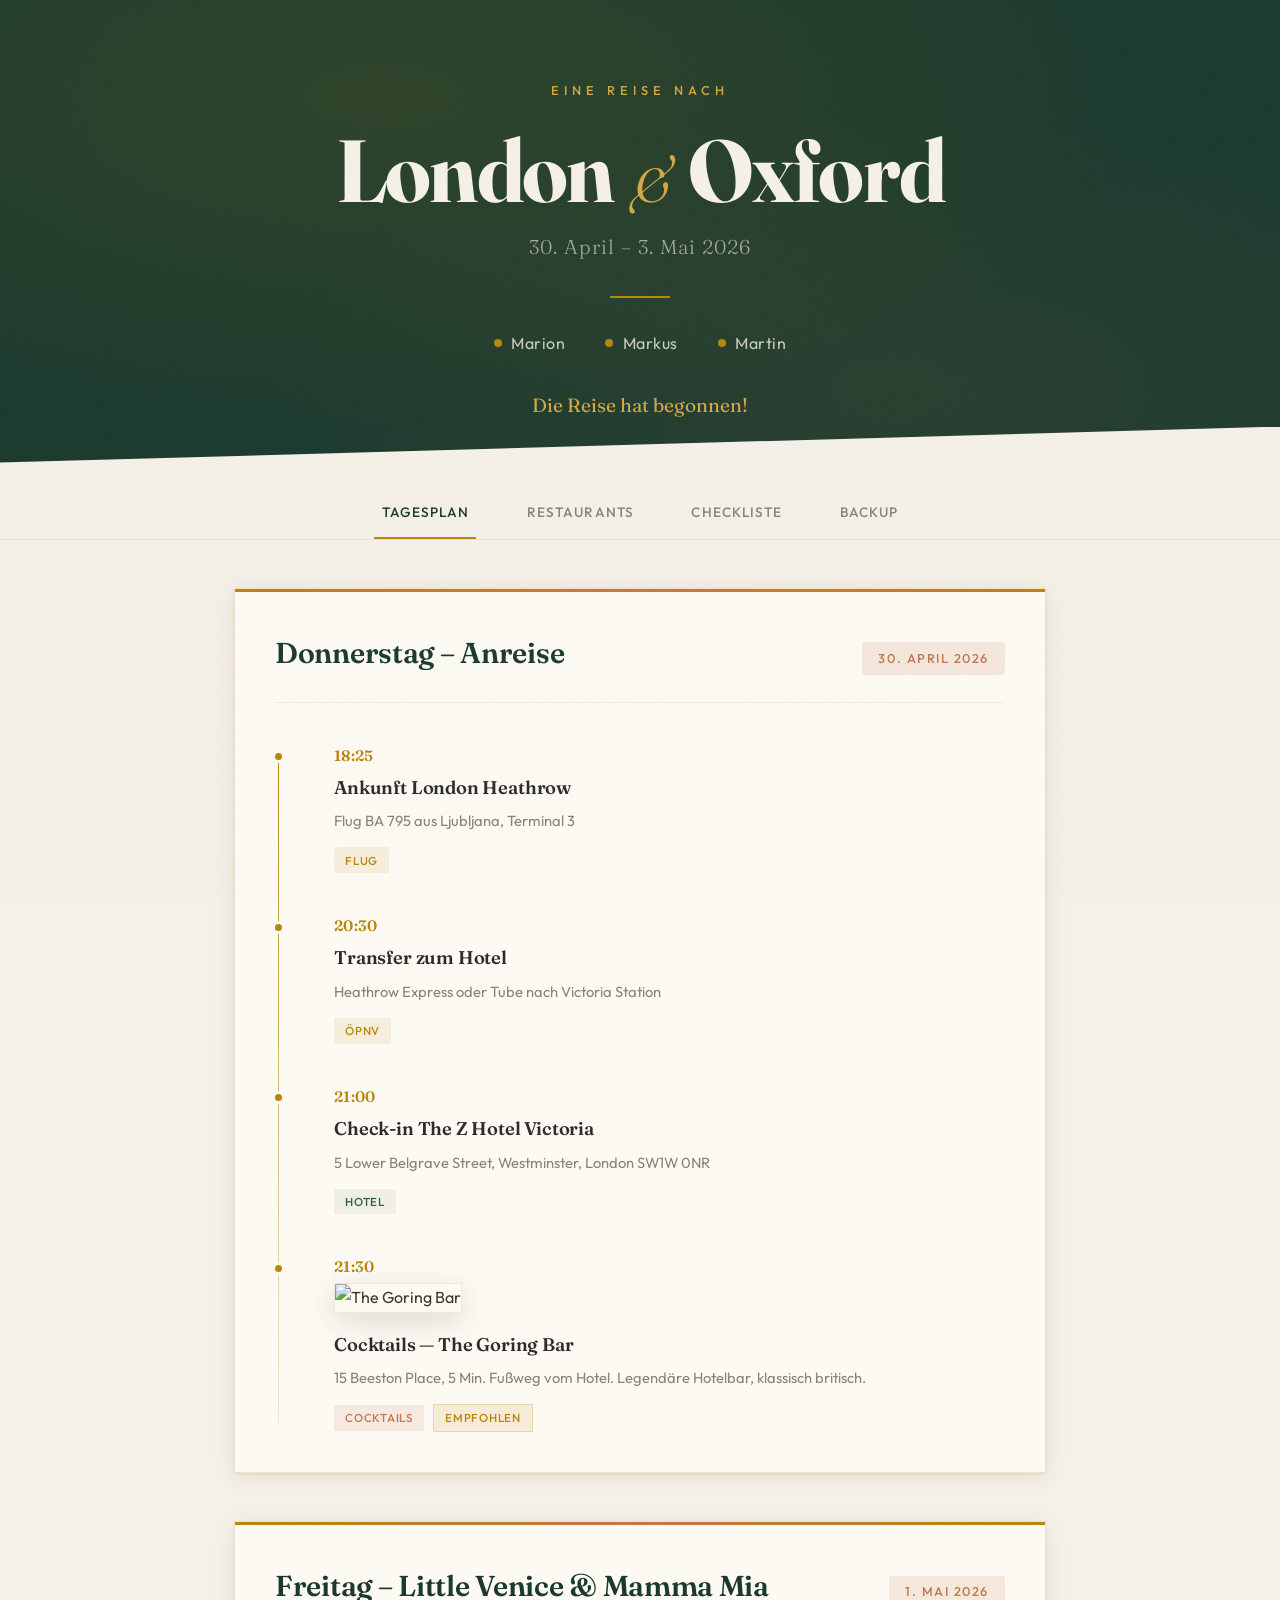
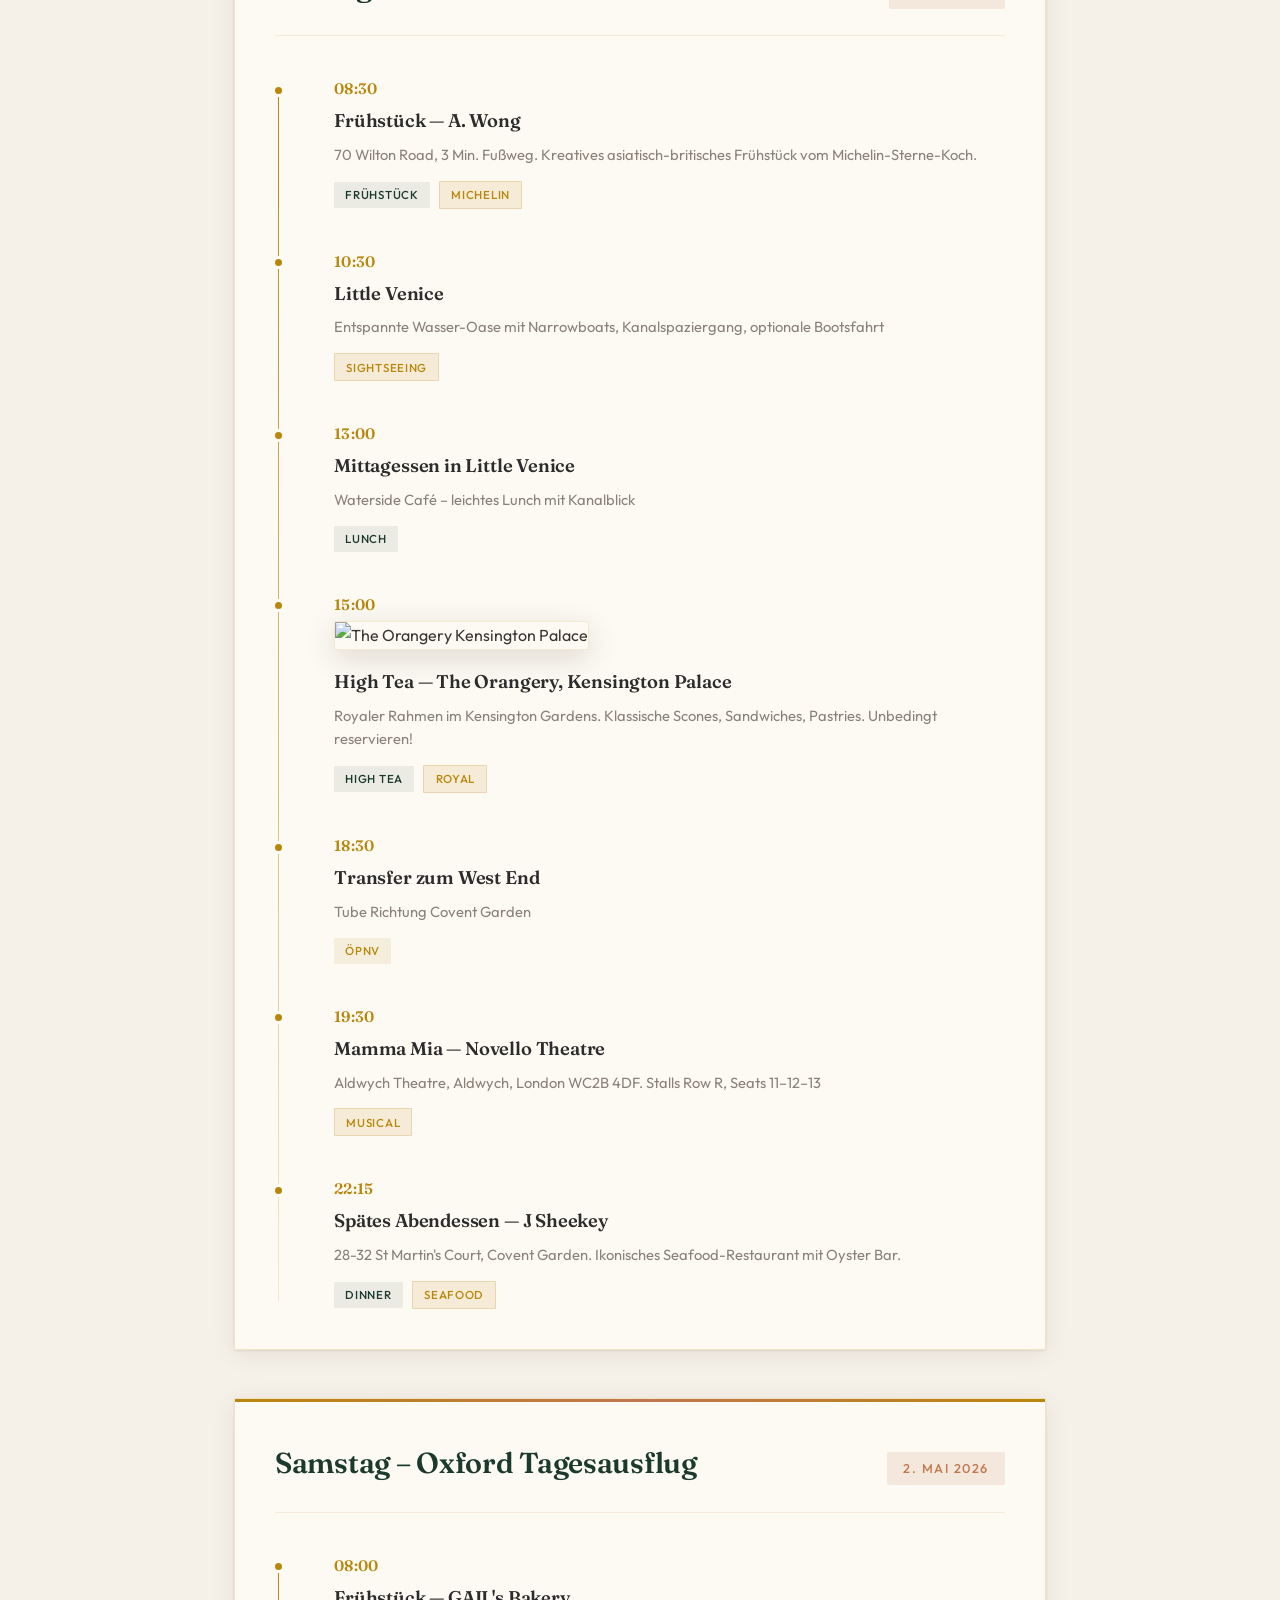
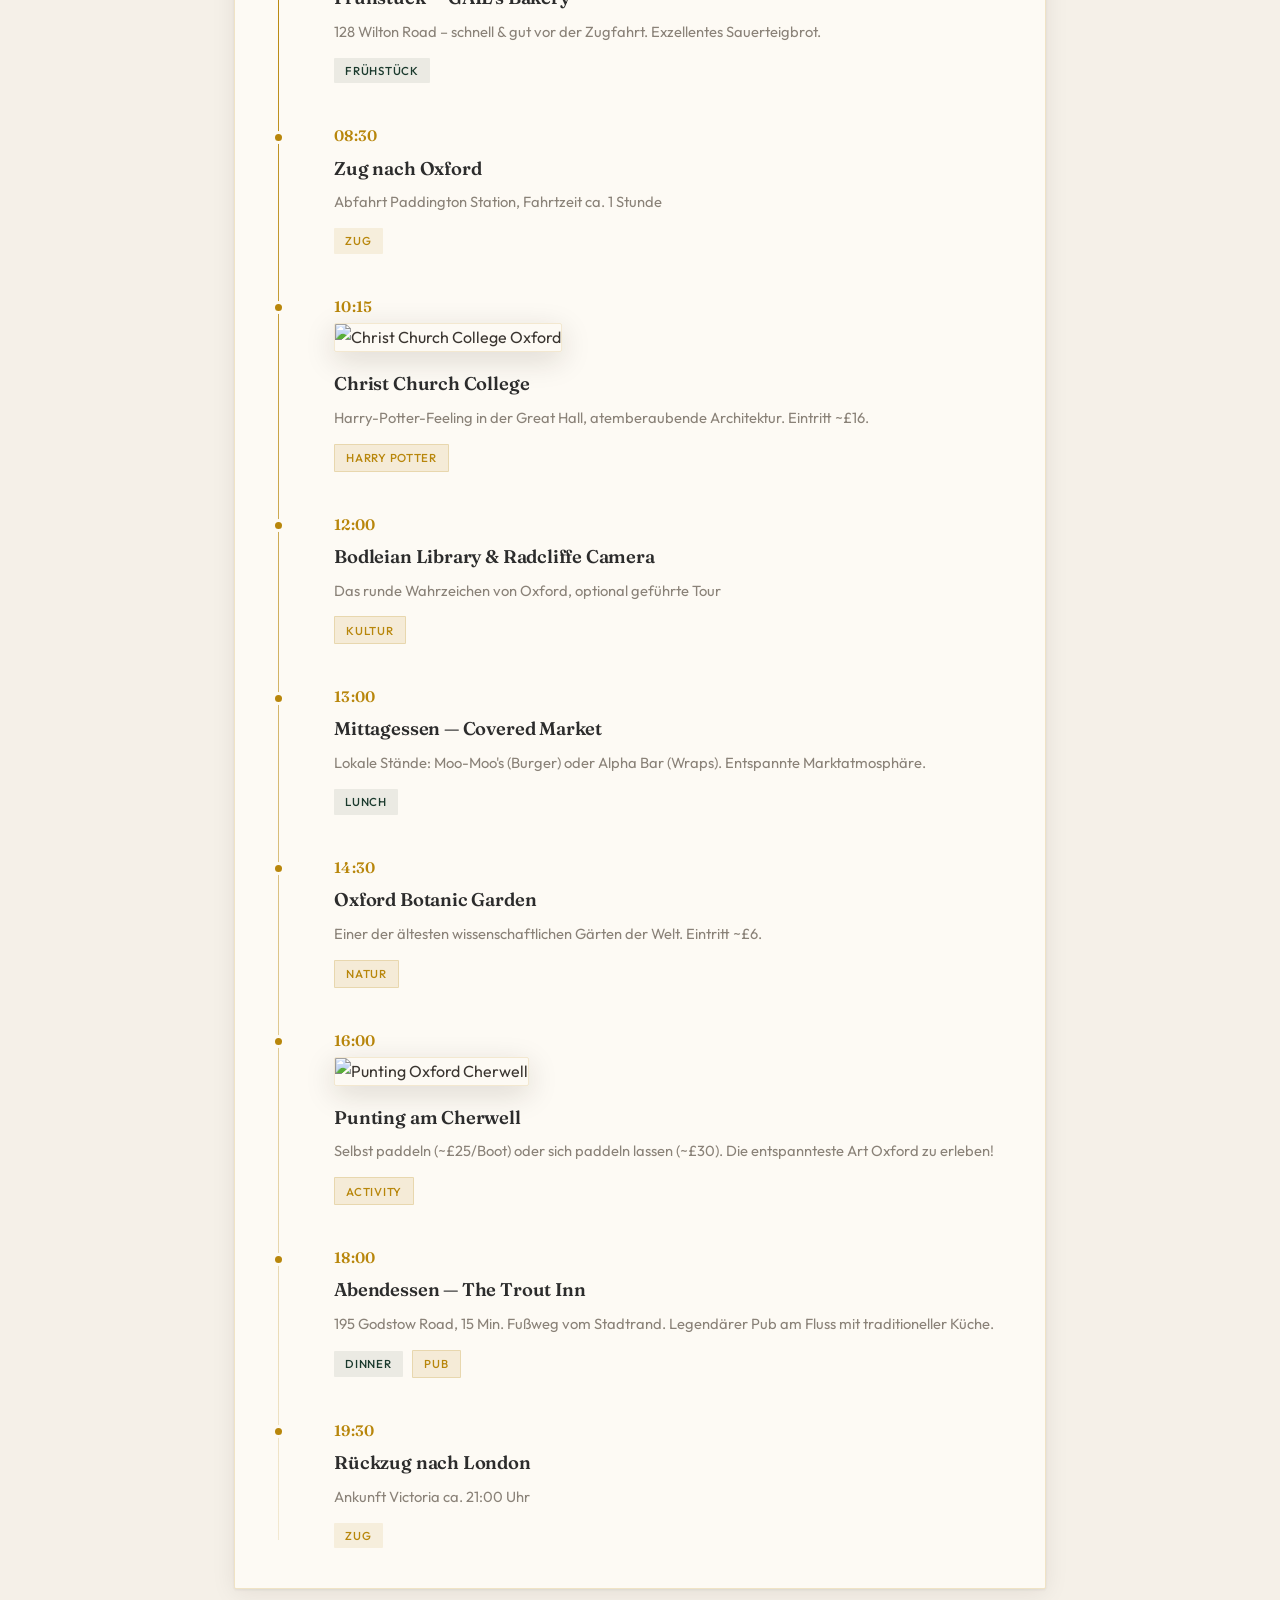
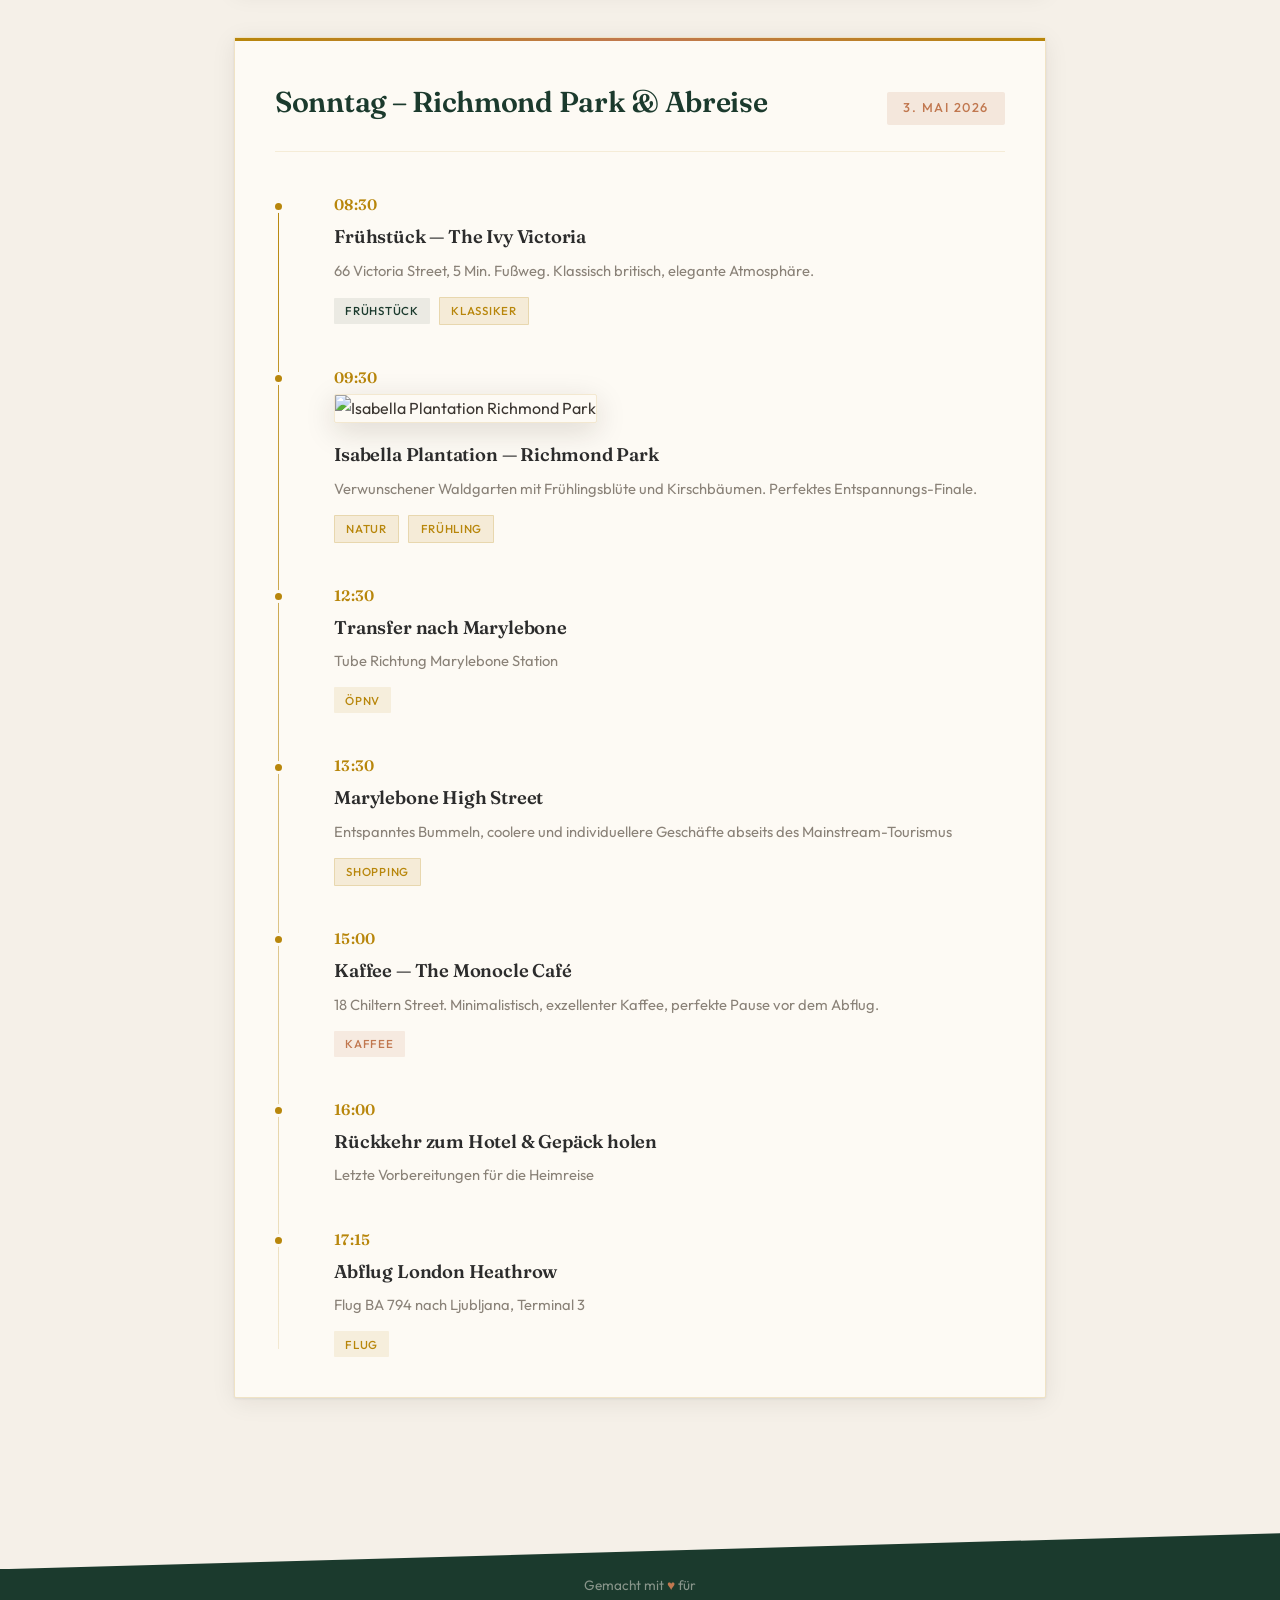
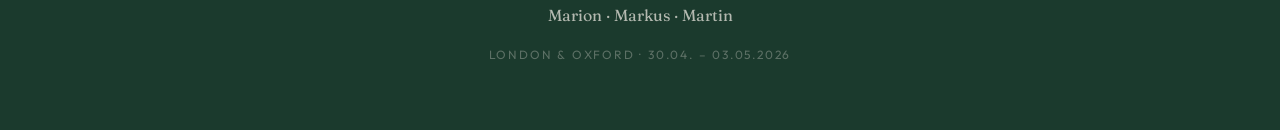
==== index.html @ 0c6cec75 "Redesign: Gilded Journal aesthetic with warm parchment theme Complete visual overhaul from dark navy" ====
<!DOCTYPE html>
<html lang="de">
<head>
    <meta charset="UTF-8">
    <meta name="viewport" content="width=device-width, initial-scale=1.0">
    <title>London &amp; Oxford 2026 | Marion · Markus · Martin</title>
    <meta name="description" content="Reiseplan für London &amp; Oxford - 30. April bis 3. Mai 2026">
    <link rel="preconnect" href="https://fonts.googleapis.com">
    <link rel="preconnect" href="https://fonts.gstatic.com" crossorigin>
    <link href="https://fonts.googleapis.com/css2?family=Fraunces:ital,opsz,wght@0,9..144,300;0,9..144,400;0,9..144,600;0,9..144,700;0,9..144,800;1,9..144,400&family=Outfit:wght@300;400;500;600&display=swap" rel="stylesheet">
    <style>
        :root {
            --cream: #F5F0E8;
            --parchment: #EDE7DA;
            --green: #1B3A2D;
            --green-light: #2D5E47;
            --gold: #B8860B;
            --gold-light: #D4A843;
            --terracotta: #C17850;
            --terracotta-soft: rgba(193, 120, 80, 0.15);
            --charcoal: #2C2C2C;
            --text: #3A3530;
            --text-muted: #8A8278;
            --text-light: #B0A89C;
            --card: #FDFAF4;
            --card-border: rgba(184, 134, 11, 0.2);
            --shadow: rgba(43, 30, 15, 0.08);
            --shadow-deep: rgba(43, 30, 15, 0.15);
        }

        * { margin: 0; padding: 0; box-sizing: border-box; }

        html { scroll-behavior: smooth; }

        body {
            font-family: 'Outfit', sans-serif;
            background: var(--cream);
            color: var(--text);
            line-height: 1.7;
            font-weight: 400;
            overflow-x: hidden;
        }

        /* Grain texture overlay */
        body::before {
            content: '';
            position: fixed;
            inset: 0;
            z-index: 9999;
            pointer-events: none;
            opacity: 0.03;
            background-image: url("data:image/svg+xml,%3Csvg viewBox='0 0 256 256' xmlns='http://www.w3.org/2000/svg'%3E%3Cfilter id='noise'%3E%3CfeTurbulence type='fractalNoise' baseFrequency='0.9' numOctaves='4' stitchTiles='stitch'/%3E%3C/filter%3E%3Crect width='100%25' height='100%25' filter='url(%23noise)'/%3E%3C/svg%3E");
            background-repeat: repeat;
            background-size: 256px 256px;
        }

        /* ===== HEADER ===== */
        header {
            position: relative;
            padding: 5rem 2rem 4rem;
            text-align: center;
            background: var(--green);
            color: var(--cream);
            overflow: hidden;
        }

        header::before {
            content: '';
            position: absolute;
            inset: 0;
            background:
                radial-gradient(ellipse at 30% 20%, rgba(184, 134, 11, 0.12) 0%, transparent 60%),
                radial-gradient(ellipse at 70% 80%, rgba(193, 120, 80, 0.08) 0%, transparent 50%);
        }

        header::after {
            content: '';
            position: absolute;
            bottom: -1px;
            left: 0;
            right: 0;
            height: 60px;
            background: var(--cream);
            clip-path: polygon(0 60%, 100% 0, 100% 100%, 0% 100%);
        }

        .header-inner {
            position: relative;
            z-index: 1;
            max-width: 800px;
            margin: 0 auto;
        }

        .header-eyebrow {
            font-family: 'Outfit', sans-serif;
            font-weight: 500;
            font-size: 0.8rem;
            letter-spacing: 5px;
            text-transform: uppercase;
            color: var(--gold-light);
            margin-bottom: 1.5rem;
        }

        h1 {
            font-family: 'Fraunces', serif;
            font-optical-sizing: auto;
            font-weight: 700;
            font-size: clamp(3rem, 8vw, 5.5rem);
            line-height: 1;
            color: var(--cream);
            margin-bottom: 0.3rem;
            letter-spacing: -0.02em;
        }

        .header-ampersand {
            font-family: 'Fraunces', serif;
            font-style: italic;
            font-weight: 300;
            color: var(--gold-light);
            font-size: clamp(2.5rem, 6vw, 4rem);
            display: inline-block;
            margin: 0 0.1em;
        }

        .subtitle {
            font-family: 'Fraunces', serif;
            font-weight: 300;
            font-size: 1.25rem;
            color: rgba(245, 240, 232, 0.6);
            letter-spacing: 0.05em;
            margin-top: 1rem;
        }

        .gold-rule {
            width: 60px;
            height: 2px;
            background: var(--gold);
            margin: 2rem auto;
            border: none;
        }

        .travelers {
            display: flex;
            justify-content: center;
            gap: 2.5rem;
            margin-top: 0.5rem;
            flex-wrap: wrap;
        }

        .traveler {
            display: flex;
            align-items: center;
            gap: 0.6rem;
            font-weight: 400;
            font-size: 1rem;
            color: rgba(245, 240, 232, 0.8);
            letter-spacing: 0.03em;
        }

        .traveler-dot {
            width: 8px;
            height: 8px;
            border-radius: 50%;
            background: var(--gold);
        }

        /* ===== NAVIGATION ===== */
        nav {
            position: sticky;
            top: 0;
            z-index: 100;
            background: rgba(245, 240, 232, 0.92);
            backdrop-filter: blur(16px);
            -webkit-backdrop-filter: blur(16px);
            border-bottom: 1px solid rgba(184, 134, 11, 0.15);
            padding: 0;
        }

        .nav-container {
            max-width: 900px;
            margin: 0 auto;
            display: flex;
            justify-content: center;
            gap: 0;
        }

        .nav-btn {
            position: relative;
            padding: 1.1rem 1.8rem;
            background: transparent;
            border: none;
            color: var(--text-muted);
            cursor: pointer;
            transition: color 0.3s ease;
            font-family: 'Outfit', sans-serif;
            font-size: 0.85rem;
            font-weight: 500;
            letter-spacing: 0.08em;
            text-transform: uppercase;
        }

        .nav-btn::after {
            content: '';
            position: absolute;
            bottom: 0;
            left: 50%;
            transform: translateX(-50%) scaleX(0);
            width: 70%;
            height: 2px;
            background: var(--gold);
            transition: transform 0.3s cubic-bezier(0.4, 0, 0.2, 1);
        }

        .nav-btn:hover { color: var(--text); }
        .nav-btn.active { color: var(--green); }
        .nav-btn.active::after { transform: translateX(-50%) scaleX(1); }

        /* ===== MAIN ===== */
        main {
            max-width: 860px;
            margin: 0 auto;
            padding: 3rem 1.5rem 4rem;
        }

        .section {
            display: none;
        }

        .section.active {
            display: block;
            animation: sectionIn 0.6s cubic-bezier(0.4, 0, 0.2, 1);
        }

        @keyframes sectionIn {
            from { opacity: 0; transform: translateY(30px); }
            to { opacity: 1; transform: translateY(0); }
        }

        /* ===== DAY CARDS ===== */
        .day-card {
            background: var(--card);
            border-radius: 2px;
            padding: 2.5rem 2.5rem 2rem;
            margin-bottom: 3rem;
            border: 1px solid var(--card-border);
            box-shadow: 0 4px 24px var(--shadow), 0 1px 3px var(--shadow);
            position: relative;
        }

        .day-card::before {
            content: '';
            position: absolute;
            top: 0;
            left: 0;
            right: 0;
            height: 3px;
            background: linear-gradient(90deg, var(--gold), var(--terracotta), var(--gold));
        }

        .day-header {
            display: flex;
            justify-content: space-between;
            align-items: baseline;
            margin-bottom: 2.5rem;
            flex-wrap: wrap;
            gap: 1rem;
            border-bottom: 1px solid rgba(184, 134, 11, 0.12);
            padding-bottom: 1.5rem;
        }

        .day-title {
            font-family: 'Fraunces', serif;
            font-optical-sizing: auto;
            font-weight: 600;
            font-size: 1.8rem;
            color: var(--green);
            letter-spacing: -0.01em;
        }

        .day-date {
            font-family: 'Outfit', sans-serif;
            font-weight: 500;
            font-size: 0.8rem;
            letter-spacing: 0.12em;
            text-transform: uppercase;
            color: var(--terracotta);
            background: var(--terracotta-soft);
            padding: 0.35rem 1rem;
            border-radius: 2px;
        }

        /* ===== TIMELINE ===== */
        .timeline {
            position: relative;
            padding-left: 2.2rem;
        }

        .timeline::before {
            content: '';
            position: absolute;
            left: 3px;
            top: 8px;
            bottom: 8px;
            width: 1px;
            background: linear-gradient(to bottom, var(--gold), rgba(184, 134, 11, 0.15));
        }

        .timeline-item {
            position: relative;
            margin-bottom: 2.5rem;
            padding-left: 1.5rem;
            opacity: 0;
            transform: translateY(16px);
            animation: itemReveal 0.5s ease forwards;
        }

        .timeline-item:nth-child(1) { animation-delay: 0.1s; }
        .timeline-item:nth-child(2) { animation-delay: 0.2s; }
        .timeline-item:nth-child(3) { animation-delay: 0.3s; }
        .timeline-item:nth-child(4) { animation-delay: 0.4s; }
        .timeline-item:nth-child(5) { animation-delay: 0.5s; }
        .timeline-item:nth-child(6) { animation-delay: 0.6s; }
        .timeline-item:nth-child(7) { animation-delay: 0.7s; }
        .timeline-item:nth-child(8) { animation-delay: 0.8s; }

        @keyframes itemReveal {
            to { opacity: 1; transform: translateY(0); }
        }

        .timeline-item::before {
            content: '';
            position: absolute;
            left: -2.2rem;
            top: 0.65rem;
            width: 7px;
            height: 7px;
            border-radius: 50%;
            background: var(--gold);
            box-shadow: 0 0 0 3px var(--card);
        }

        .timeline-item:last-child { margin-bottom: 0.5rem; }

        .timeline-time {
            font-family: 'Fraunces', serif;
            font-weight: 600;
            color: var(--gold);
            font-size: 0.95rem;
            margin-bottom: 0.2rem;
            letter-spacing: 0.02em;
        }

        .timeline-content h3 {
            font-family: 'Fraunces', serif;
            font-weight: 600;
            font-size: 1.15rem;
            margin-bottom: 0.4rem;
            color: var(--charcoal);
            letter-spacing: -0.01em;
        }

        .timeline-content p {
            color: var(--text-muted);
            font-size: 0.92rem;
            margin-bottom: 0.6rem;
            line-height: 1.6;
        }

        /* ===== IMAGES ===== */
        .location-image {
            width: 100%;
            height: 220px;
            object-fit: cover;
            border-radius: 2px;
            margin-bottom: 1rem;
            border: 1px solid rgba(184, 134, 11, 0.15);
            box-shadow: 0 8px 30px var(--shadow-deep);
            transition: transform 0.4s cubic-bezier(0.4, 0, 0.2, 1), box-shadow 0.4s ease;
        }

        .location-image:hover {
            transform: scale(1.01);
            box-shadow: 0 12px 40px var(--shadow-deep);
        }

        /* ===== TAGS ===== */
        .tag {
            display: inline-block;
            padding: 0.2rem 0.7rem;
            font-size: 0.72rem;
            font-weight: 500;
            letter-spacing: 0.06em;
            text-transform: uppercase;
            margin-right: 0.4rem;
            margin-top: 0.3rem;
            border-radius: 1px;
            background: rgba(27, 58, 45, 0.06);
            color: var(--green-light);
        }

        .tag.food { background: rgba(27, 58, 45, 0.08); color: var(--green); }
        .tag.drink { background: rgba(193, 120, 80, 0.12); color: var(--terracotta); }
        .tag.transport { background: rgba(184, 134, 11, 0.1); color: var(--gold); }
        .tag.highlight { background: rgba(184, 134, 11, 0.12); color: var(--gold); border: 1px solid rgba(184, 134, 11, 0.2); }

        /* ===== RESTAURANTS ===== */
        .restaurant-grid {
            display: grid;
            grid-template-columns: repeat(auto-fit, minmax(320px, 1fr));
            gap: 1.5rem;
            margin-top: 2rem;
        }

        .restaurant-card {
            background: var(--cream);
            border-radius: 2px;
            padding: 1.8rem;
            border: 1px solid rgba(184, 134, 11, 0.12);
            transition: transform 0.35s cubic-bezier(0.4, 0, 0.2, 1), box-shadow 0.35s ease;
            position: relative;
        }

        .restaurant-card::before {
            content: '';
            position: absolute;
            top: 0;
            left: 0;
            width: 3px;
            height: 0;
            background: var(--gold);
            transition: height 0.4s cubic-bezier(0.4, 0, 0.2, 1);
        }

        .restaurant-card:hover {
            transform: translateY(-4px);
            box-shadow: 0 12px 40px var(--shadow-deep);
        }

        .restaurant-card:hover::before {
            height: 100%;
        }

        .restaurant-image {
            width: 100%;
            height: 160px;
            object-fit: cover;
            border-radius: 2px;
            margin-bottom: 1.2rem;
            border: 1px solid rgba(184, 134, 11, 0.12);
        }

        .restaurant-name {
            font-family: 'Fraunces', serif;
            font-weight: 600;
            font-size: 1.25rem;
            color: var(--green);
            margin-bottom: 0.3rem;
        }

        .restaurant-type {
            color: var(--text-muted);
            font-size: 0.85rem;
            margin-bottom: 1.2rem;
            padding-bottom: 1rem;
            border-bottom: 1px solid rgba(184, 134, 11, 0.1);
        }

        .restaurant-detail {
            display: flex;
            align-items: flex-start;
            gap: 0.5rem;
            margin-bottom: 0.5rem;
            font-size: 0.88rem;
            color: var(--text);
            line-height: 1.5;
        }

        /* ===== BUTTONS ===== */
        .btn {
            display: inline-flex;
            align-items: center;
            gap: 0.4rem;
            padding: 0.6rem 1.3rem;
            font-family: 'Outfit', sans-serif;
            font-weight: 500;
            font-size: 0.8rem;
            letter-spacing: 0.06em;
            text-transform: uppercase;
            text-decoration: none;
            border-radius: 2px;
            border: none;
            cursor: pointer;
            transition: all 0.3s ease;
            margin-top: 1rem;
            background: var(--green);
            color: var(--cream);
        }

        .btn:hover {
            background: var(--green-light);
            transform: translateY(-1px);
        }

        .btn-secondary {
            background: transparent;
            color: var(--text-muted);
            border: 1px solid rgba(184, 134, 11, 0.25);
        }

        .btn-secondary:hover {
            background: rgba(184, 134, 11, 0.06);
            color: var(--text);
        }

        .btn-urgent {
            background: var(--terracotta);
        }

        .btn-urgent:hover {
            background: #a8633f;
        }

        /* ===== CHECKLIST ===== */
        .checklist {
            margin-top: 1rem;
        }

        .checklist-item {
            display: flex;
            align-items: center;
            gap: 1.2rem;
            padding: 1.1rem 0;
            border-bottom: 1px solid rgba(184, 134, 11, 0.08);
            cursor: pointer;
            transition: background 0.2s ease, padding-left 0.3s ease;
            border-radius: 2px;
            padding-left: 0.5rem;
            padding-right: 0.5rem;
        }

        .checklist-item:hover {
            background: rgba(184, 134, 11, 0.04);
            padding-left: 1rem;
        }

        .checklist-item:last-child { border-bottom: none; }

        .checkbox {
            width: 22px;
            height: 22px;
            border: 2px solid var(--gold);
            border-radius: 2px;
            display: flex;
            align-items: center;
            justify-content: center;
            flex-shrink: 0;
            transition: all 0.25s cubic-bezier(0.4, 0, 0.2, 1);
        }

        .checklist-item.checked .checkbox {
            background: var(--green);
            border-color: var(--green);
        }

        .checklist-item.checked .checkbox::after {
            content: '\2713';
            color: var(--cream);
            font-weight: 700;
            font-size: 0.75rem;
        }

        .checklist-item.checked .checklist-text h4 {
            text-decoration: line-through;
            color: var(--text-light);
        }

        .checklist-text { flex: 1; }

        .checklist-text h4 {
            font-family: 'Fraunces', serif;
            font-weight: 600;
            font-size: 1rem;
            margin-bottom: 0.15rem;
            color: var(--charcoal);
            transition: color 0.3s;
        }

        .checklist-text p {
            font-size: 0.85rem;
            color: var(--text-muted);
        }

        .priority {
            padding: 0.25rem 0.7rem;
            border-radius: 2px;
            font-size: 0.7rem;
            font-weight: 600;
            letter-spacing: 0.06em;
            text-transform: uppercase;
            flex-shrink: 0;
        }

        .priority.high { background: rgba(193, 120, 80, 0.15); color: var(--terracotta); }
        .priority.medium { background: rgba(184, 134, 11, 0.12); color: var(--gold); }
        .priority.low { background: rgba(27, 58, 45, 0.08); color: var(--green-light); }

        /* ===== BACKUP ===== */
        .backup-grid {
            display: grid;
            grid-template-columns: repeat(auto-fit, minmax(250px, 1fr));
            gap: 1.2rem;
            margin-top: 1.5rem;
        }

        .backup-card {
            background: var(--cream);
            border: 1px solid rgba(184, 134, 11, 0.12);
            border-radius: 2px;
            padding: 1.5rem;
            transition: box-shadow 0.3s ease;
        }

        .backup-card:hover {
            box-shadow: 0 4px 20px var(--shadow);
        }

        .backup-card h4 {
            font-family: 'Fraunces', serif;
            color: var(--terracotta);
            font-weight: 600;
            font-size: 0.95rem;
            margin-bottom: 0.8rem;
        }

        .backup-card p {
            font-size: 0.88rem;
            color: var(--text);
            line-height: 1.6;
        }

        .backup-card a {
            color: var(--green);
            text-decoration: none;
            font-weight: 500;
            font-size: 0.85rem;
            border-bottom: 1px solid rgba(27, 58, 45, 0.3);
            transition: border-color 0.3s;
        }

        .backup-card a:hover {
            border-color: var(--green);
        }

        /* ===== FOOTER ===== */
        footer {
            text-align: center;
            padding: 4rem 2rem;
            background: var(--green);
            color: rgba(245, 240, 232, 0.5);
            font-size: 0.85rem;
            position: relative;
        }

        footer::before {
            content: '';
            position: absolute;
            top: -1px;
            left: 0;
            right: 0;
            height: 60px;
            background: var(--cream);
            clip-path: polygon(0 0, 100% 0, 100% 40%, 0 100%);
        }

        .footer-heart {
            color: var(--terracotta);
        }

        .footer-names {
            font-family: 'Fraunces', serif;
            font-weight: 400;
            font-size: 1rem;
            color: rgba(245, 240, 232, 0.7);
            margin-top: 0.3rem;
        }

        .footer-date {
            font-size: 0.75rem;
            letter-spacing: 0.15em;
            text-transform: uppercase;
            margin-top: 1rem;
            color: rgba(245, 240, 232, 0.3);
        }

        /* ===== SECTION HEADERS (for non-day sections) ===== */
        .section-intro {
            color: var(--text-muted);
            margin-bottom: 1.5rem;
            font-size: 0.92rem;
        }

        /* ===== COUNTDOWN ===== */
        .countdown {
            display: flex;
            justify-content: center;
            gap: 2rem;
            margin-top: 2rem;
            flex-wrap: wrap;
        }

        .countdown-unit {
            text-align: center;
        }

        .countdown-number {
            font-family: 'Fraunces', serif;
            font-weight: 700;
            font-size: 2.2rem;
            color: var(--gold-light);
            line-height: 1;
        }

        .countdown-label {
            font-size: 0.7rem;
            letter-spacing: 0.12em;
            text-transform: uppercase;
            color: rgba(245, 240, 232, 0.4);
            margin-top: 0.3rem;
        }

        /* ===== RESPONSIVE ===== */
        @media (max-width: 768px) {
            header { padding: 3.5rem 1.5rem 3rem; }
            .day-card { padding: 1.8rem 1.5rem 1.5rem; }
            .day-header { flex-direction: column; align-items: flex-start; }
            .timeline { padding-left: 1.8rem; }
            .travelers { gap: 1.5rem; }
            .location-image { height: 170px; }
            .restaurant-grid { grid-template-columns: 1fr; }
            .nav-btn { padding: 0.9rem 1rem; font-size: 0.78rem; letter-spacing: 0.05em; }
            .countdown { gap: 1.5rem; }
            .countdown-number { font-size: 1.8rem; }
        }

        @media (max-width: 480px) {
            h1 { font-size: 2.5rem; }
            .header-ampersand { font-size: 2rem; }
            .day-card { padding: 1.5rem 1.2rem 1.2rem; margin-bottom: 2rem; }
            .nav-btn { padding: 0.8rem 0.7rem; font-size: 0.72rem; }
            .backup-grid { grid-template-columns: 1fr; }
        }

        /* ===== PRINT ===== */
        @media print {
            nav, .bg-animation, body::before { display: none; }
            .section { display: block !important; }
            .day-card { break-inside: avoid; box-shadow: none; border: 1px solid #ccc; }
            header { background: white; color: var(--charcoal); }
            header::after, footer::before { display: none; }
            h1 { -webkit-text-fill-color: var(--charcoal); }
        }
    </style>
</head>
<body>

    <!-- ===== HEADER ===== -->
    <header>
        <div class="header-inner">
            <p class="header-eyebrow">Eine Reise nach</p>
            <h1>London <span class="header-ampersand">&amp;</span> Oxford</h1>
            <p class="subtitle">30. April – 3. Mai 2026</p>
            <hr class="gold-rule">
            <div class="travelers">
                <div class="traveler"><span class="traveler-dot"></span>Marion</div>
                <div class="traveler"><span class="traveler-dot"></span>Markus</div>
                <div class="traveler"><span class="traveler-dot"></span>Martin</div>
            </div>
            <div class="countdown" id="countdown"></div>
        </div>
    </header>

    <!-- ===== NAVIGATION ===== -->
    <nav>
        <div class="nav-container">
            <button class="nav-btn active" onclick="showSection('plan', this)">Tagesplan</button>
            <button class="nav-btn" onclick="showSection('restaurants', this)">Restaurants</button>
            <button class="nav-btn" onclick="showSection('checklist', this)">Checkliste</button>
            <button class="nav-btn" onclick="showSection('backup', this)">Backup</button>
        </div>
    </nav>

    <!-- ===== MAIN ===== -->
    <main>

        <!-- ==================== TAGESPLAN ==================== -->
        <section id="plan" class="section active">

            <!-- DAY 1: Donnerstag -->
            <div class="day-card">
                <div class="day-header">
                    <h2 class="day-title">Donnerstag – Anreise</h2>
                    <span class="day-date">30. April 2026</span>
                </div>
                <div class="timeline">
                    <div class="timeline-item">
                        <div class="timeline-time">18:25</div>
                        <div class="timeline-content">
                            <h3>Ankunft London Heathrow</h3>
                            <p>Flug BA 795 aus Ljubljana, Terminal 3</p>
                            <span class="tag transport">Flug</span>
                        </div>
                    </div>
                    <div class="timeline-item">
                        <div class="timeline-time">20:30</div>
                        <div class="timeline-content">
                            <h3>Transfer zum Hotel</h3>
                            <p>Heathrow Express oder Tube nach Victoria Station</p>
                            <span class="tag transport">ÖPNV</span>
                        </div>
                    </div>
                    <div class="timeline-item">
                        <div class="timeline-time">21:00</div>
                        <div class="timeline-content">
                            <h3>Check-in The Z Hotel Victoria</h3>
                            <p>5 Lower Belgrave Street, Westminster, London SW1W 0NR</p>
                            <span class="tag">Hotel</span>
                        </div>
                    </div>
                    <div class="timeline-item">
                        <div class="timeline-time">21:30</div>
                        <div class="timeline-content">
                            <img src="https://images.unsplash.com/photo-1514362545857-3bc16c4c7d1b?w=800" alt="The Goring Bar" class="location-image" loading="lazy">
                            <h3>Cocktails — The Goring Bar</h3>
                            <p>15 Beeston Place, 5 Min. Fußweg vom Hotel. Legendäre Hotelbar, klassisch britisch.</p>
                            <span class="tag drink">Cocktails</span>
                            <span class="tag highlight">Empfohlen</span>
                        </div>
                    </div>
                </div>
            </div>

            <!-- DAY 2: Freitag -->
            <div class="day-card">
                <div class="day-header">
                    <h2 class="day-title">Freitag – Little Venice &amp; Mamma Mia</h2>
                    <span class="day-date">1. Mai 2026</span>
                </div>
                <div class="timeline">
                    <div class="timeline-item">
                        <div class="timeline-time">08:30</div>
                        <div class="timeline-content">
                            <h3>Frühstück — A. Wong</h3>
                            <p>70 Wilton Road, 3 Min. Fußweg. Kreatives asiatisch-britisches Frühstück vom Michelin-Sterne-Koch.</p>
                            <span class="tag food">Frühstück</span>
                            <span class="tag highlight">Michelin</span>
                        </div>
                    </div>
                    <div class="timeline-item">
                        <div class="timeline-time">10:30</div>
                        <div class="timeline-content">
                            <h3>Little Venice</h3>
                            <p>Entspannte Wasser-Oase mit Narrowboats, Kanalspaziergang, optionale Bootsfahrt</p>
                            <span class="tag highlight">Sightseeing</span>
                        </div>
                    </div>
                    <div class="timeline-item">
                        <div class="timeline-time">13:00</div>
                        <div class="timeline-content">
                            <h3>Mittagessen in Little Venice</h3>
                            <p>Waterside Café – leichtes Lunch mit Kanalblick</p>
                            <span class="tag food">Lunch</span>
                        </div>
                    </div>
                    <div class="timeline-item">
                        <div class="timeline-time">15:00</div>
                        <div class="timeline-content">
                            <img src="https://images.unsplash.com/photo-1559339352-11d035aa65de?w=800" alt="The Orangery Kensington Palace" class="location-image" loading="lazy">
                            <h3>High Tea — The Orangery, Kensington Palace</h3>
                            <p>Royaler Rahmen im Kensington Gardens. Klassische Scones, Sandwiches, Pastries. Unbedingt reservieren!</p>
                            <span class="tag food">High Tea</span>
                            <span class="tag highlight">Royal</span>
                        </div>
                    </div>
                    <div class="timeline-item">
                        <div class="timeline-time">18:30</div>
                        <div class="timeline-content">
                            <h3>Transfer zum West End</h3>
                            <p>Tube Richtung Covent Garden</p>
                            <span class="tag transport">ÖPNV</span>
                        </div>
                    </div>
                    <div class="timeline-item">
                        <div class="timeline-time">19:30</div>
                        <div class="timeline-content">
                            <h3>Mamma Mia — Novello Theatre</h3>
                            <p>Aldwych Theatre, Aldwych, London WC2B 4DF. Stalls Row R, Seats 11–12–13</p>
                            <span class="tag highlight">Musical</span>
                        </div>
                    </div>
                    <div class="timeline-item">
                        <div class="timeline-time">22:15</div>
                        <div class="timeline-content">
                            <h3>Spätes Abendessen — J Sheekey</h3>
                            <p>28-32 St Martin's Court, Covent Garden. Ikonisches Seafood-Restaurant mit Oyster Bar.</p>
                            <span class="tag food">Dinner</span>
                            <span class="tag highlight">Seafood</span>
                        </div>
                    </div>
                </div>
            </div>

            <!-- DAY 3: Samstag -->
            <div class="day-card">
                <div class="day-header">
                    <h2 class="day-title">Samstag – Oxford Tagesausflug</h2>
                    <span class="day-date">2. Mai 2026</span>
                </div>
                <div class="timeline">
                    <div class="timeline-item">
                        <div class="timeline-time">08:00</div>
                        <div class="timeline-content">
                            <h3>Frühstück — GAIL's Bakery</h3>
                            <p>128 Wilton Road – schnell &amp; gut vor der Zugfahrt. Exzellentes Sauerteigbrot.</p>
                            <span class="tag food">Frühstück</span>
                        </div>
                    </div>
                    <div class="timeline-item">
                        <div class="timeline-time">08:30</div>
                        <div class="timeline-content">
                            <h3>Zug nach Oxford</h3>
                            <p>Abfahrt Paddington Station, Fahrtzeit ca. 1 Stunde</p>
                            <span class="tag transport">Zug</span>
                        </div>
                    </div>
                    <div class="timeline-item">
                        <div class="timeline-time">10:15</div>
                        <div class="timeline-content">
                            <img src="https://images.unsplash.com/photo-1564507296791-7e2f2d07a02f?w=800" alt="Christ Church College Oxford" class="location-image" loading="lazy">
                            <h3>Christ Church College</h3>
                            <p>Harry-Potter-Feeling in der Great Hall, atemberaubende Architektur. Eintritt ~£16.</p>
                            <span class="tag highlight">Harry Potter</span>
                        </div>
                    </div>
                    <div class="timeline-item">
                        <div class="timeline-time">12:00</div>
                        <div class="timeline-content">
                            <h3>Bodleian Library &amp; Radcliffe Camera</h3>
                            <p>Das runde Wahrzeichen von Oxford, optional geführte Tour</p>
                            <span class="tag highlight">Kultur</span>
                        </div>
                    </div>
                    <div class="timeline-item">
                        <div class="timeline-time">13:00</div>
                        <div class="timeline-content">
                            <h3>Mittagessen — Covered Market</h3>
                            <p>Lokale Stände: Moo-Moo's (Burger) oder Alpha Bar (Wraps). Entspannte Marktatmosphäre.</p>
                            <span class="tag food">Lunch</span>
                        </div>
                    </div>
                    <div class="timeline-item">
                        <div class="timeline-time">14:30</div>
                        <div class="timeline-content">
                            <h3>Oxford Botanic Garden</h3>
                            <p>Einer der ältesten wissenschaftlichen Gärten der Welt. Eintritt ~£6.</p>
                            <span class="tag highlight">Natur</span>
                        </div>
                    </div>
                    <div class="timeline-item">
                        <div class="timeline-time">16:00</div>
                        <div class="timeline-content">
                            <img src="https://images.unsplash.com/photo-1543835755-446e23e5b7df?w=800" alt="Punting Oxford Cherwell" class="location-image" loading="lazy">
                            <h3>Punting am Cherwell</h3>
                            <p>Selbst paddeln (~£25/Boot) oder sich paddeln lassen (~£30). Die entspannteste Art Oxford zu erleben!</p>
                            <span class="tag highlight">Activity</span>
                        </div>
                    </div>
                    <div class="timeline-item">
                        <div class="timeline-time">18:00</div>
                        <div class="timeline-content">
                            <h3>Abendessen — The Trout Inn</h3>
                            <p>195 Godstow Road, 15 Min. Fußweg vom Stadtrand. Legendärer Pub am Fluss mit traditioneller Küche.</p>
                            <span class="tag food">Dinner</span>
                            <span class="tag highlight">Pub</span>
                        </div>
                    </div>
                    <div class="timeline-item">
                        <div class="timeline-time">19:30</div>
                        <div class="timeline-content">
                            <h3>Rückzug nach London</h3>
                            <p>Ankunft Victoria ca. 21:00 Uhr</p>
                            <span class="tag transport">Zug</span>
                        </div>
                    </div>
                </div>
            </div>

            <!-- DAY 4: Sonntag -->
            <div class="day-card">
                <div class="day-header">
                    <h2 class="day-title">Sonntag – Richmond Park &amp; Abreise</h2>
                    <span class="day-date">3. Mai 2026</span>
                </div>
                <div class="timeline">
                    <div class="timeline-item">
                        <div class="timeline-time">08:30</div>
                        <div class="timeline-content">
                            <h3>Frühstück — The Ivy Victoria</h3>
                            <p>66 Victoria Street, 5 Min. Fußweg. Klassisch britisch, elegante Atmosphäre.</p>
                            <span class="tag food">Frühstück</span>
                            <span class="tag highlight">Klassiker</span>
                        </div>
                    </div>
                    <div class="timeline-item">
                        <div class="timeline-time">09:30</div>
                        <div class="timeline-content">
                            <img src="https://images.unsplash.com/photo-1558293842-c0fd3db86157?w=800" alt="Isabella Plantation Richmond Park" class="location-image" loading="lazy">
                            <h3>Isabella Plantation — Richmond Park</h3>
                            <p>Verwunschener Waldgarten mit Frühlingsblüte und Kirschbäumen. Perfektes Entspannungs-Finale.</p>
                            <span class="tag highlight">Natur</span>
                            <span class="tag highlight">Frühling</span>
                        </div>
                    </div>
                    <div class="timeline-item">
                        <div class="timeline-time">12:30</div>
                        <div class="timeline-content">
                            <h3>Transfer nach Marylebone</h3>
                            <p>Tube Richtung Marylebone Station</p>
                            <span class="tag transport">ÖPNV</span>
                        </div>
                    </div>
                    <div class="timeline-item">
                        <div class="timeline-time">13:30</div>
                        <div class="timeline-content">
                            <h3>Marylebone High Street</h3>
                            <p>Entspanntes Bummeln, coolere und individuellere Geschäfte abseits des Mainstream-Tourismus</p>
                            <span class="tag highlight">Shopping</span>
                        </div>
                    </div>
                    <div class="timeline-item">
                        <div class="timeline-time">15:00</div>
                        <div class="timeline-content">
                            <h3>Kaffee — The Monocle Café</h3>
                            <p>18 Chiltern Street. Minimalistisch, exzellenter Kaffee, perfekte Pause vor dem Abflug.</p>
                            <span class="tag drink">Kaffee</span>
                        </div>
                    </div>
                    <div class="timeline-item">
                        <div class="timeline-time">16:00</div>
                        <div class="timeline-content">
                            <h3>Rückkehr zum Hotel &amp; Gepäck holen</h3>
                            <p>Letzte Vorbereitungen für die Heimreise</p>
                        </div>
                    </div>
                    <div class="timeline-item">
                        <div class="timeline-time">17:15</div>
                        <div class="timeline-content">
                            <h3>Abflug London Heathrow</h3>
                            <p>Flug BA 794 nach Ljubljana, Terminal 3</p>
                            <span class="tag transport">Flug</span>
                        </div>
                    </div>
                </div>
            </div>

        </section>

        <!-- ==================== RESTAURANTS ==================== -->
        <section id="restaurants" class="section">
            <div class="day-card">
                <div class="day-header">
                    <h2 class="day-title">Alle Restaurants &amp; Kontakte</h2>
                </div>
                <div class="restaurant-grid">
                    <div class="restaurant-card">
                        <h3 class="restaurant-name">A. Wong</h3>
                        <p class="restaurant-type">Frühstück · Asiatisch-Britisch · Michelin</p>
                        <div class="restaurant-detail">📍 70 Wilton Road, London (3 Min. vom Hotel)</div>
                        <div class="restaurant-detail">📞 +44 20 7828 8931</div>
                        <div class="restaurant-detail">⏰ Frühstück meist möglich, Wochenende vorab sicherer</div>
                        <a href="https://www.awong.co.uk" class="btn" target="_blank">Reservieren →</a>
                    </div>
                    <div class="restaurant-card">
                        <h3 class="restaurant-name">GAIL's Bakery</h3>
                        <p class="restaurant-type">Frühstück · Bäckerei · Casual</p>
                        <div class="restaurant-detail">📍 128 Wilton Road, London (4 Min. vom Hotel)</div>
                        <div class="restaurant-detail">ℹ️ Keine Reservierung nötig – Walk-in</div>
                        <div class="restaurant-detail">⚠️ 9–10 Uhr Schlange möglich – früher kommen!</div>
                        <span class="btn btn-secondary">Walk-in only</span>
                    </div>
                    <div class="restaurant-card">
                        <h3 class="restaurant-name">The Ivy Victoria</h3>
                        <p class="restaurant-type">Frühstück · Britisch · Elegant</p>
                        <div class="restaurant-detail">📍 66 Victoria Street, London (5 Min. vom Hotel)</div>
                        <div class="restaurant-detail">📞 +44 20 3972 0990</div>
                        <div class="restaurant-detail">⏰ Sonntagmorgen beliebt – Reservierung empfohlen</div>
                        <a href="https://theivyrestaurants.com" class="btn" target="_blank">Reservieren →</a>
                    </div>
                    <div class="restaurant-card">
                        <img src="https://images.unsplash.com/photo-1559339352-11d035aa65de?w=800" alt="The Orangery" class="restaurant-image" loading="lazy">
                        <h3 class="restaurant-name">The Orangery</h3>
                        <p class="restaurant-type">High Tea · Royal · Traditionell</p>
                        <div class="restaurant-detail">📍 Kensington Palace, Kensington Gardens</div>
                        <div class="restaurant-detail">📞 +44 20 3166 6113</div>
                        <div class="restaurant-detail">🚨 ZWINGEND RESERVIEREN! Tage im Voraus</div>
                        <div class="restaurant-detail">💰 ~£35–45 pro Person</div>
                        <a href="https://www.hrp.org.uk/kensington-palace/whats-on/the-orangery/" class="btn btn-urgent" target="_blank">Jetzt Reservieren →</a>
                    </div>
                    <div class="restaurant-card">
                        <img src="https://images.unsplash.com/photo-1514362545857-3bc16c4c7d1b?w=800" alt="The Goring Bar" class="restaurant-image" loading="lazy">
                        <h3 class="restaurant-name">The Goring Bar</h3>
                        <p class="restaurant-type">Cocktails · Hotelbar · Klassisch</p>
                        <div class="restaurant-detail">📍 15 Beeston Place, London (5 Min. vom Hotel)</div>
                        <div class="restaurant-detail">📞 +44 20 7396 9000</div>
                        <div class="restaurant-detail">⏰ Bar-Bereich Walk-in möglich, ab 21h voller</div>
                        <a href="https://www.thegoring.com/dining/the-bar/" class="btn" target="_blank">Reservieren →</a>
                    </div>
                    <div class="restaurant-card">
                        <h3 class="restaurant-name">J Sheekey</h3>
                        <p class="restaurant-type">Dinner · Seafood · Ikone</p>
                        <div class="restaurant-detail">📍 28-32 St Martin's Court, Covent Garden</div>
                        <div class="restaurant-detail">📞 +44 20 7240 2565</div>
                        <div class="restaurant-detail">ℹ️ Oyster Bar Walk-in möglich, Restaurant reservieren</div>
                        <a href="https://www.j-sheekey.co.uk" class="btn" target="_blank">Reservieren →</a>
                    </div>
                    <div class="restaurant-card">
                        <h3 class="restaurant-name">The Trout Inn</h3>
                        <p class="restaurant-type">Dinner · Pub · Flussblick</p>
                        <div class="restaurant-detail">📍 195 Godstow Road, Oxford (15 Min. Fußweg)</div>
                        <div class="restaurant-detail">📞 +44 1865 510930</div>
                        <div class="restaurant-detail">🚨 ZWINGEND RESERVIEREN! Sehr beliebt</div>
                        <a href="https://www.thetroutoxford.co.uk" class="btn btn-urgent" target="_blank">Jetzt Reservieren →</a>
                    </div>
                    <div class="restaurant-card">
                        <h3 class="restaurant-name">The Monocle Café</h3>
                        <p class="restaurant-type">Kaffee · Minimalistisch · Design</p>
                        <div class="restaurant-detail">📍 18 Chiltern Street, Marylebone</div>
                        <div class="restaurant-detail">ℹ️ Keine Reservierung nötig – Walk-in</div>
                        <div class="restaurant-detail">⏰ Perfekte Pause vor dem Abflug</div>
                        <span class="btn btn-secondary">Walk-in only</span>
                    </div>
                </div>
            </div>
        </section>

        <!-- ==================== CHECKLISTE ==================== -->
        <section id="checklist" class="section">
            <div class="day-card">
                <div class="day-header">
                    <h2 class="day-title">Reservierungs-Checkliste</h2>
                </div>
                <p class="section-intro">Klicke zum Abhaken – Status wird im Browser gespeichert.</p>
                <div class="checklist">
                    <div class="checklist-item" onclick="toggleCheck(this)">
                        <div class="checkbox"></div>
                        <div class="checklist-text"><h4>The Orangery High Tea reservieren</h4><p>Kensington Palace – am wichtigsten, oft ausgebucht</p></div>
                        <span class="priority high">Sofort</span>
                    </div>
                    <div class="checklist-item" onclick="toggleCheck(this)">
                        <div class="checkbox"></div>
                        <div class="checklist-text"><h4>The Trout Inn Oxford reservieren</h4><p>Samstagabend, sehr beliebt – unbedingt vorab</p></div>
                        <span class="priority high">Diese Woche</span>
                    </div>
                    <div class="checklist-item" onclick="toggleCheck(this)">
                        <div class="checkbox"></div>
                        <div class="checklist-text"><h4>J Sheekey reservieren</h4><p>Alternativ: Oyster Bar als Walk-in Backup planen</p></div>
                        <span class="priority medium">1–2 Wochen vorher</span>
                    </div>
                    <div class="checklist-item" onclick="toggleCheck(this)">
                        <div class="checkbox"></div>
                        <div class="checklist-text"><h4>The Goring Bar reservieren</h4><p>Donnerstagabend, Bar-Bereich meist flexibel</p></div>
                        <span class="priority low">1 Woche vorher</span>
                    </div>
                    <div class="checklist-item" onclick="toggleCheck(this)">
                        <div class="checkbox"></div>
                        <div class="checklist-text"><h4>The Ivy Victoria Frühstück</h4><p>Sonntagmorgen – sicherheitshalber reservieren</p></div>
                        <span class="priority low">3–4 Tage vorher</span>
                    </div>
                    <div class="checklist-item" onclick="toggleCheck(this)">
                        <div class="checkbox"></div>
                        <div class="checklist-text"><h4>A. Wong Frühstück</h4><p>Freitagmorgen – meist möglich, aber sicherer vorab</p></div>
                        <span class="priority low">3–4 Tage vorher</span>
                    </div>
                </div>
            </div>

            <div class="day-card">
                <div class="day-header">
                    <h2 class="day-title">Packliste &amp; Vorbereitung</h2>
                </div>
                <div class="checklist">
                    <div class="checklist-item" onclick="toggleCheck(this)">
                        <div class="checkbox"></div>
                        <div class="checklist-text"><h4>Reisepässe prüfen</h4><p>Noch mindestens 6 Monate gültig?</p></div>
                    </div>
                    <div class="checklist-item" onclick="toggleCheck(this)">
                        <div class="checkbox"></div>
                        <div class="checklist-text"><h4>Reiseversicherung</h4><p>Abdeckung für UK-Städtereise</p></div>
                    </div>
                    <div class="checklist-item" onclick="toggleCheck(this)">
                        <div class="checkbox"></div>
                        <div class="checklist-text"><h4>GB-Steckeradapter</h4><p>3-polige Stecker für UK</p></div>
                    </div>
                    <div class="checklist-item" onclick="toggleCheck(this)">
                        <div class="checkbox"></div>
                        <div class="checklist-text"><h4>Kontaktlos-Karte aktivieren</h4><p>London: Oyster Card oder Kontaktlos-Zahlung</p></div>
                    </div>
                    <div class="checklist-item" onclick="toggleCheck(this)">
                        <div class="checkbox"></div>
                        <div class="checklist-text"><h4>Handy-Roaming</h4><p>EU-Roaming gilt nicht mehr automatisch in UK</p></div>
                    </div>
                    <div class="checklist-item" onclick="toggleCheck(this)">
                        <div class="checkbox"></div>
                        <div class="checklist-text"><h4>Wetter-App checken</h4><p>Londoner Frühlingswetter = Schichtprinzip</p></div>
                    </div>
                </div>
            </div>
        </section>

        <!-- ==================== BACKUP ==================== -->
        <section id="backup" class="section">
            <div class="day-card">
                <div class="day-header">
                    <h2 class="day-title">Backup-Plan</h2>
                </div>
                <p class="section-intro">Falls etwas ausfällt oder ausgebucht ist.</p>
                <div class="backup-grid">
                    <div class="backup-card">
                        <h4>Falls The Orangery ausgebucht</h4>
                        <p><strong>Fortnum &amp; Mason</strong><br>Diamond Jubilee Tea Salon, Piccadilly<br><a href="https://www.fortnumandmason.com" target="_blank">fortnumandmason.com</a></p>
                    </div>
                    <div class="backup-card">
                        <h4>Falls The Trout Inn voll</h4>
                        <p><strong>The Bear Inn</strong><br>Oxford Altstadt, historischer Pub<br>Weniger touristisch, authentisch<br>📞 +44 1865 241 177</p>
                    </div>
                    <div class="backup-card">
                        <h4>Falls J Sheekey kein Tisch</h4>
                        <p><strong>Barrafina</strong><br>Dean Street, Soho<br>Spanische Tapas, keine Reservierung<br>Warteliste vor Ort</p>
                    </div>
                    <div class="backup-card">
                        <h4>Falls The Goring Bar voll</h4>
                        <p><strong>Swift</strong><br>Soho, moderne Cocktails<br>2 Locations, Bar-Seite meist Walk-in<br><a href="https://www.swiftbars.com" target="_blank">swiftbars.com</a></p>
                    </div>
                </div>
            </div>

            <div class="day-card">
                <div class="day-header">
                    <h2 class="day-title">Wichtige Links &amp; Apps</h2>
                </div>
                <div class="timeline">
                    <div class="timeline-item">
                        <div class="timeline-time">🚇</div>
                        <div class="timeline-content"><h3>Transport for London (TfL)</h3><p>tfl.gov.uk – Routenplaner, Live-Status, Fahrpreise</p></div>
                    </div>
                    <div class="timeline-item">
                        <div class="timeline-time">🚂</div>
                        <div class="timeline-content"><h3>Trainline</h3><p>trainline.com – Zugtickets London ↔ Oxford</p></div>
                    </div>
                    <div class="timeline-item">
                        <div class="timeline-time">🗺️</div>
                        <div class="timeline-content"><h3>Citymapper</h3><p>App für ÖPNV-Navigation in London</p></div>
                    </div>
                    <div class="timeline-item">
                        <div class="timeline-time">🌤️</div>
                        <div class="timeline-content"><h3>BBC Weather</h3><p>bbc.co.uk/weather – Zuverlässigste UK-Wettervorhersage</p></div>
                    </div>
                </div>
            </div>
        </section>

    </main>

    <!-- ===== FOOTER ===== -->
    <footer>
        <p>Gemacht mit <span class="footer-heart">&#9829;</span> für</p>
        <p class="footer-names">Marion · Markus · Martin</p>
        <p class="footer-date">London &amp; Oxford · 30.04. – 03.05.2026</p>
    </footer>

    <script>
        // Navigation
        function showSection(sectionId, btn) {
            document.querySelectorAll('.section').forEach(s => s.classList.remove('active'));
            document.querySelectorAll('.nav-btn').forEach(b => b.classList.remove('active'));
            document.getElementById(sectionId).classList.add('active');
            btn.classList.add('active');
            window.scrollTo({ top: document.querySelector('nav').offsetTop, behavior: 'smooth' });
        }

        // Checklist with localStorage persistence
        function toggleCheck(element) {
            element.classList.toggle('checked');
            saveChecklist();
        }

        function saveChecklist() {
            const items = document.querySelectorAll('.checklist-item');
            const state = Array.from(items).map(item => item.classList.contains('checked'));
            localStorage.setItem('londonChecklist2026', JSON.stringify(state));
        }

        function loadChecklist() {
            const saved = localStorage.getItem('londonChecklist2026');
            if (saved) {
                const state = JSON.parse(saved);
                const items = document.querySelectorAll('.checklist-item');
                items.forEach((item, i) => { if (state[i]) item.classList.add('checked'); });
            }
        }

        // Countdown
        function updateCountdown() {
            const tripDate = new Date('2026-04-30T18:25:00');
            const now = new Date();
            const diff = tripDate - now;

            if (diff <= 0) {
                document.getElementById('countdown').innerHTML = '<p style="color: var(--gold-light); font-family: Fraunces, serif; font-size: 1.2rem;">Die Reise hat begonnen!</p>';
                return;
            }

            const days = Math.floor(diff / (1000 * 60 * 60 * 24));
            const hours = Math.floor((diff % (1000 * 60 * 60 * 24)) / (1000 * 60 * 60));
            const minutes = Math.floor((diff % (1000 * 60 * 60)) / (1000 * 60));

            document.getElementById('countdown').innerHTML = `
                <div class="countdown-unit">
                    <div class="countdown-number">${days}</div>
                    <div class="countdown-label">Tage</div>
                </div>
                <div class="countdown-unit">
                    <div class="countdown-number">${hours}</div>
                    <div class="countdown-label">Stunden</div>
                </div>
                <div class="countdown-unit">
                    <div class="countdown-number">${minutes}</div>
                    <div class="countdown-label">Minuten</div>
                </div>
            `;
        }

        // Init
        loadChecklist();
        updateCountdown();
        setInterval(updateCountdown, 60000);
    </script>

</body>
</html>
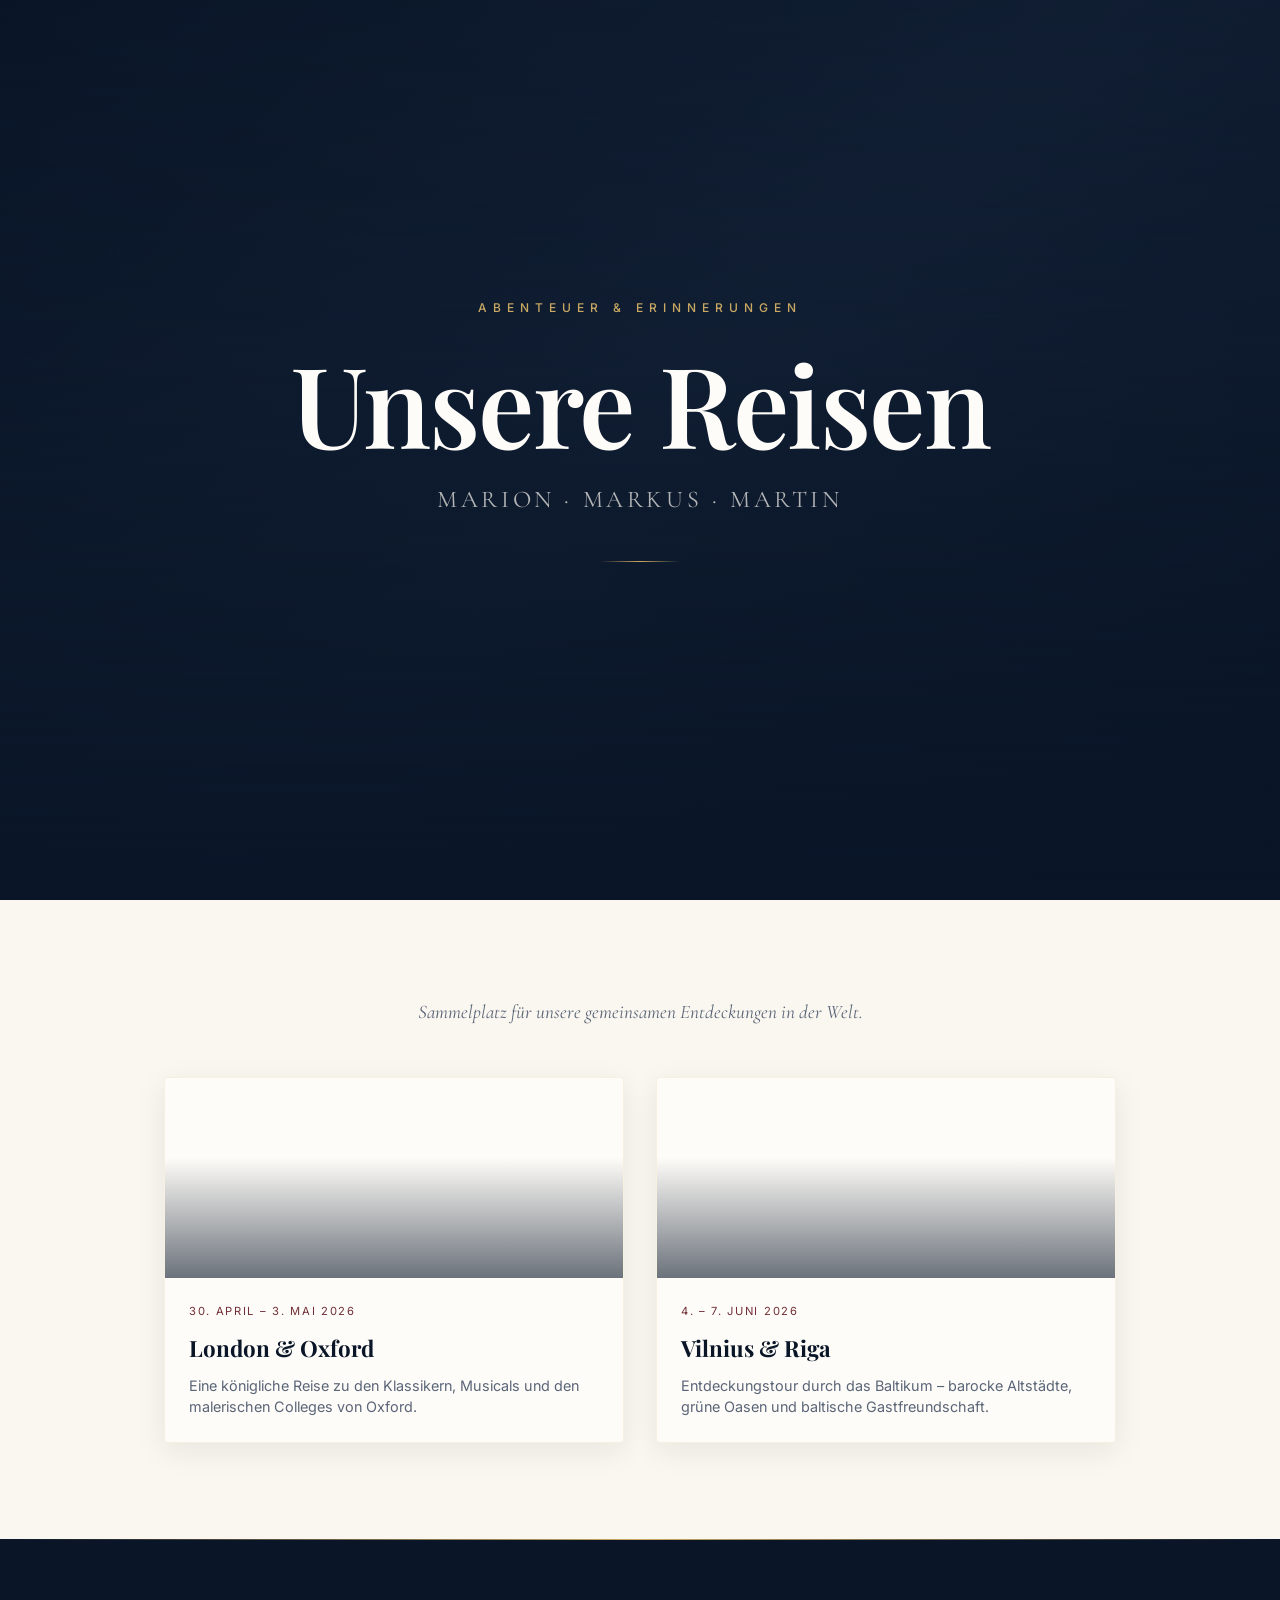
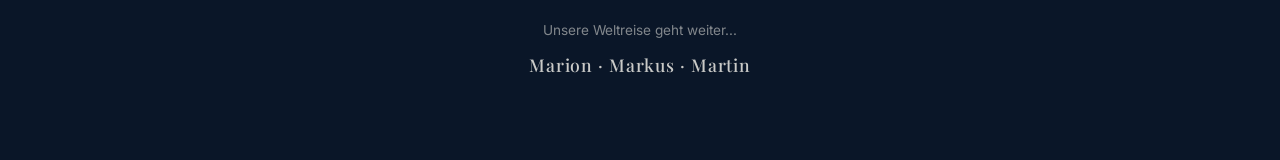
==== commit 44228e32: "feat: Umstellung auf Multi-Trip System & neue Vilnius Reise" ====
--- a/index.html
+++ b/index.html
@@ -1,1349 +1,185 @@
-<!DOCTYPE html>
+<!doctype html>
 <html lang="de">
-<head>
-    <meta charset="UTF-8">
-    <meta name="viewport" content="width=device-width, initial-scale=1.0">
-    <title>London &amp; Oxford 2026 | Marion · Markus · Martin</title>
-    <meta name="description" content="Reiseplan für London &amp; Oxford - 30. April bis 3. Mai 2026">
-    <link rel="preconnect" href="https://fonts.googleapis.com">
-    <link rel="preconnect" href="https://fonts.gstatic.com" crossorigin>
-    <link href="https://fonts.googleapis.com/css2?family=Fraunces:ital,opsz,wght@0,9..144,300;0,9..144,400;0,9..144,600;0,9..144,700;0,9..144,800;1,9..144,400&family=Outfit:wght@300;400;500;600&display=swap" rel="stylesheet">
-    <style>
-        :root {
-            --cream: #F5F0E8;
-            --parchment: #EDE7DA;
-            --green: #1B3A2D;
-            --green-light: #2D5E47;
-            --gold: #B8860B;
-            --gold-light: #D4A843;
-            --terracotta: #C17850;
-            --terracotta-soft: rgba(193, 120, 80, 0.15);
-            --charcoal: #2C2C2C;
-            --text: #3A3530;
-            --text-muted: #8A8278;
-            --text-light: #B0A89C;
-            --card: #FDFAF4;
-            --card-border: rgba(184, 134, 11, 0.2);
-            --shadow: rgba(43, 30, 15, 0.08);
-            --shadow-deep: rgba(43, 30, 15, 0.15);
-        }
-
-        * { margin: 0; padding: 0; box-sizing: border-box; }
-
-        html { scroll-behavior: smooth; }
-
-        body {
-            font-family: 'Outfit', sans-serif;
-            background: var(--cream);
-            color: var(--text);
-            line-height: 1.7;
-            font-weight: 400;
-            overflow-x: hidden;
-        }
-
-        /* Grain texture overlay */
-        body::before {
-            content: '';
-            position: fixed;
-            inset: 0;
-            z-index: 9999;
-            pointer-events: none;
-            opacity: 0.03;
-            background-image: url("data:image/svg+xml,%3Csvg viewBox='0 0 256 256' xmlns='http://www.w3.org/2000/svg'%3E%3Cfilter id='noise'%3E%3CfeTurbulence type='fractalNoise' baseFrequency='0.9' numOctaves='4' stitchTiles='stitch'/%3E%3C/filter%3E%3Crect width='100%25' height='100%25' filter='url(%23noise)'/%3E%3C/svg%3E");
-            background-repeat: repeat;
-            background-size: 256px 256px;
-        }
-
-        /* ===== HEADER ===== */
-        header {
-            position: relative;
-            padding: 5rem 2rem 4rem;
-            text-align: center;
-            background: var(--green);
-            color: var(--cream);
-            overflow: hidden;
-        }
-
-        header::before {
-            content: '';
-            position: absolute;
-            inset: 0;
-            background:
-                radial-gradient(ellipse at 30% 20%, rgba(184, 134, 11, 0.12) 0%, transparent 60%),
-                radial-gradient(ellipse at 70% 80%, rgba(193, 120, 80, 0.08) 0%, transparent 50%);
-        }
-
-        header::after {
-            content: '';
-            position: absolute;
-            bottom: -1px;
-            left: 0;
-            right: 0;
-            height: 60px;
-            background: var(--cream);
-            clip-path: polygon(0 60%, 100% 0, 100% 100%, 0% 100%);
-        }
-
-        .header-inner {
-            position: relative;
-            z-index: 1;
-            max-width: 800px;
-            margin: 0 auto;
-        }
-
-        .header-eyebrow {
-            font-family: 'Outfit', sans-serif;
-            font-weight: 500;
-            font-size: 0.8rem;
-            letter-spacing: 5px;
-            text-transform: uppercase;
-            color: var(--gold-light);
-            margin-bottom: 1.5rem;
-        }
-
-        h1 {
-            font-family: 'Fraunces', serif;
-            font-optical-sizing: auto;
-            font-weight: 700;
-            font-size: clamp(3rem, 8vw, 5.5rem);
-            line-height: 1;
-            color: var(--cream);
-            margin-bottom: 0.3rem;
-            letter-spacing: -0.02em;
-        }
-
-        .header-ampersand {
-            font-family: 'Fraunces', serif;
-            font-style: italic;
-            font-weight: 300;
-            color: var(--gold-light);
-            font-size: clamp(2.5rem, 6vw, 4rem);
-            display: inline-block;
-            margin: 0 0.1em;
-        }
-
-        .subtitle {
-            font-family: 'Fraunces', serif;
-            font-weight: 300;
-            font-size: 1.25rem;
-            color: rgba(245, 240, 232, 0.6);
-            letter-spacing: 0.05em;
-            margin-top: 1rem;
-        }
-
-        .gold-rule {
-            width: 60px;
-            height: 2px;
-            background: var(--gold);
-            margin: 2rem auto;
-            border: none;
-        }
-
-        .travelers {
-            display: flex;
-            justify-content: center;
-            gap: 2.5rem;
-            margin-top: 0.5rem;
-            flex-wrap: wrap;
-        }
-
-        .traveler {
-            display: flex;
-            align-items: center;
-            gap: 0.6rem;
-            font-weight: 400;
-            font-size: 1rem;
-            color: rgba(245, 240, 232, 0.8);
-            letter-spacing: 0.03em;
-        }
-
-        .traveler-dot {
-            width: 8px;
-            height: 8px;
-            border-radius: 50%;
-            background: var(--gold);
-        }
-
-        /* ===== NAVIGATION ===== */
-        nav {
-            position: sticky;
-            top: 0;
-            z-index: 100;
-            background: rgba(245, 240, 232, 0.92);
-            backdrop-filter: blur(16px);
-            -webkit-backdrop-filter: blur(16px);
-            border-bottom: 1px solid rgba(184, 134, 11, 0.15);
-            padding: 0;
-        }
-
-        .nav-container {
-            max-width: 900px;
-            margin: 0 auto;
-            display: flex;
-            justify-content: center;
-            gap: 0;
-        }
-
-        .nav-btn {
-            position: relative;
-            padding: 1.1rem 1.8rem;
-            background: transparent;
-            border: none;
-            color: var(--text-muted);
-            cursor: pointer;
-            transition: color 0.3s ease;
-            font-family: 'Outfit', sans-serif;
-            font-size: 0.85rem;
-            font-weight: 500;
-            letter-spacing: 0.08em;
-            text-transform: uppercase;
-        }
-
-        .nav-btn::after {
-            content: '';
-            position: absolute;
-            bottom: 0;
-            left: 50%;
-            transform: translateX(-50%) scaleX(0);
-            width: 70%;
-            height: 2px;
-            background: var(--gold);
-            transition: transform 0.3s cubic-bezier(0.4, 0, 0.2, 1);
-        }
-
-        .nav-btn:hover { color: var(--text); }
-        .nav-btn.active { color: var(--green); }
-        .nav-btn.active::after { transform: translateX(-50%) scaleX(1); }
-
-        /* ===== MAIN ===== */
-        main {
-            max-width: 860px;
-            margin: 0 auto;
-            padding: 3rem 1.5rem 4rem;
-        }
-
-        .section {
-            display: none;
-        }
-
-        .section.active {
-            display: block;
-            animation: sectionIn 0.6s cubic-bezier(0.4, 0, 0.2, 1);
-        }
-
-        @keyframes sectionIn {
-            from { opacity: 0; transform: translateY(30px); }
-            to { opacity: 1; transform: translateY(0); }
-        }
-
-        /* ===== DAY CARDS ===== */
-        .day-card {
-            background: var(--card);
-            border-radius: 2px;
-            padding: 2.5rem 2.5rem 2rem;
-            margin-bottom: 3rem;
-            border: 1px solid var(--card-border);
-            box-shadow: 0 4px 24px var(--shadow), 0 1px 3px var(--shadow);
-            position: relative;
-        }
-
-        .day-card::before {
-            content: '';
-            position: absolute;
-            top: 0;
-            left: 0;
-            right: 0;
-            height: 3px;
-            background: linear-gradient(90deg, var(--gold), var(--terracotta), var(--gold));
-        }
-
-        .day-header {
-            display: flex;
-            justify-content: space-between;
-            align-items: baseline;
-            margin-bottom: 2.5rem;
-            flex-wrap: wrap;
-            gap: 1rem;
-            border-bottom: 1px solid rgba(184, 134, 11, 0.12);
-            padding-bottom: 1.5rem;
-        }
-
-        .day-title {
-            font-family: 'Fraunces', serif;
-            font-optical-sizing: auto;
-            font-weight: 600;
-            font-size: 1.8rem;
-            color: var(--green);
-            letter-spacing: -0.01em;
-        }
-
-        .day-date {
-            font-family: 'Outfit', sans-serif;
-            font-weight: 500;
-            font-size: 0.8rem;
-            letter-spacing: 0.12em;
-            text-transform: uppercase;
-            color: var(--terracotta);
-            background: var(--terracotta-soft);
-            padding: 0.35rem 1rem;
-            border-radius: 2px;
-        }
-
-        /* ===== TIMELINE ===== */
-        .timeline {
-            position: relative;
-            padding-left: 2.2rem;
-        }
-
-        .timeline::before {
-            content: '';
-            position: absolute;
-            left: 3px;
-            top: 8px;
-            bottom: 8px;
-            width: 1px;
-            background: linear-gradient(to bottom, var(--gold), rgba(184, 134, 11, 0.15));
-        }
-
-        .timeline-item {
-            position: relative;
-            margin-bottom: 2.5rem;
-            padding-left: 1.5rem;
-            opacity: 0;
-            transform: translateY(16px);
-            animation: itemReveal 0.5s ease forwards;
-        }
-
-        .timeline-item:nth-child(1) { animation-delay: 0.1s; }
-        .timeline-item:nth-child(2) { animation-delay: 0.2s; }
-        .timeline-item:nth-child(3) { animation-delay: 0.3s; }
-        .timeline-item:nth-child(4) { animation-delay: 0.4s; }
-        .timeline-item:nth-child(5) { animation-delay: 0.5s; }
-        .timeline-item:nth-child(6) { animation-delay: 0.6s; }
-        .timeline-item:nth-child(7) { animation-delay: 0.7s; }
-        .timeline-item:nth-child(8) { animation-delay: 0.8s; }
-
-        @keyframes itemReveal {
-            to { opacity: 1; transform: translateY(0); }
-        }
-
-        .timeline-item::before {
-            content: '';
-            position: absolute;
-            left: -2.2rem;
-            top: 0.65rem;
-            width: 7px;
-            height: 7px;
-            border-radius: 50%;
-            background: var(--gold);
-            box-shadow: 0 0 0 3px var(--card);
-        }
-
-        .timeline-item:last-child { margin-bottom: 0.5rem; }
-
-        .timeline-time {
-            font-family: 'Fraunces', serif;
-            font-weight: 600;
-            color: var(--gold);
-            font-size: 0.95rem;
-            margin-bottom: 0.2rem;
-            letter-spacing: 0.02em;
-        }
-
-        .timeline-content h3 {
-            font-family: 'Fraunces', serif;
-            font-weight: 600;
-            font-size: 1.15rem;
-            margin-bottom: 0.4rem;
-            color: var(--charcoal);
-            letter-spacing: -0.01em;
-        }
-
-        .timeline-content p {
-            color: var(--text-muted);
-            font-size: 0.92rem;
-            margin-bottom: 0.6rem;
-            line-height: 1.6;
-        }
-
-        /* ===== IMAGES ===== */
-        .location-image {
-            width: 100%;
-            height: 220px;
-            object-fit: cover;
-            border-radius: 2px;
-            margin-bottom: 1rem;
-            border: 1px solid rgba(184, 134, 11, 0.15);
-            box-shadow: 0 8px 30px var(--shadow-deep);
-            transition: transform 0.4s cubic-bezier(0.4, 0, 0.2, 1), box-shadow 0.4s ease;
-        }
-
-        .location-image:hover {
-            transform: scale(1.01);
-            box-shadow: 0 12px 40px var(--shadow-deep);
-        }
-
-        /* ===== TAGS ===== */
-        .tag {
-            display: inline-block;
-            padding: 0.2rem 0.7rem;
-            font-size: 0.72rem;
-            font-weight: 500;
-            letter-spacing: 0.06em;
-            text-transform: uppercase;
-            margin-right: 0.4rem;
-            margin-top: 0.3rem;
-            border-radius: 1px;
-            background: rgba(27, 58, 45, 0.06);
-            color: var(--green-light);
-        }
-
-        .tag.food { background: rgba(27, 58, 45, 0.08); color: var(--green); }
-        .tag.drink { background: rgba(193, 120, 80, 0.12); color: var(--terracotta); }
-        .tag.transport { background: rgba(184, 134, 11, 0.1); color: var(--gold); }
-        .tag.highlight { background: rgba(184, 134, 11, 0.12); color: var(--gold); border: 1px solid rgba(184, 134, 11, 0.2); }
-
-        /* ===== RESTAURANTS ===== */
-        .restaurant-grid {
-            display: grid;
-            grid-template-columns: repeat(auto-fit, minmax(320px, 1fr));
-            gap: 1.5rem;
-            margin-top: 2rem;
-        }
-
-        .restaurant-card {
-            background: var(--cream);
-            border-radius: 2px;
-            padding: 1.8rem;
-            border: 1px solid rgba(184, 134, 11, 0.12);
-            transition: transform 0.35s cubic-bezier(0.4, 0, 0.2, 1), box-shadow 0.35s ease;
-            position: relative;
-        }
-
-        .restaurant-card::before {
-            content: '';
-            position: absolute;
-            top: 0;
-            left: 0;
-            width: 3px;
-            height: 0;
-            background: var(--gold);
-            transition: height 0.4s cubic-bezier(0.4, 0, 0.2, 1);
-        }
-
-        .restaurant-card:hover {
-            transform: translateY(-4px);
-            box-shadow: 0 12px 40px var(--shadow-deep);
-        }
-
-        .restaurant-card:hover::before {
-            height: 100%;
-        }
-
-        .restaurant-image {
-            width: 100%;
-            height: 160px;
-            object-fit: cover;
-            border-radius: 2px;
-            margin-bottom: 1.2rem;
-            border: 1px solid rgba(184, 134, 11, 0.12);
-        }
-
-        .restaurant-name {
-            font-family: 'Fraunces', serif;
-            font-weight: 600;
-            font-size: 1.25rem;
-            color: var(--green);
-            margin-bottom: 0.3rem;
-        }
-
-        .restaurant-type {
-            color: var(--text-muted);
-            font-size: 0.85rem;
-            margin-bottom: 1.2rem;
-            padding-bottom: 1rem;
-            border-bottom: 1px solid rgba(184, 134, 11, 0.1);
-        }
-
-        .restaurant-detail {
-            display: flex;
-            align-items: flex-start;
-            gap: 0.5rem;
-            margin-bottom: 0.5rem;
-            font-size: 0.88rem;
-            color: var(--text);
-            line-height: 1.5;
-        }
-
-        /* ===== BUTTONS ===== */
-        .btn {
-            display: inline-flex;
-            align-items: center;
-            gap: 0.4rem;
-            padding: 0.6rem 1.3rem;
-            font-family: 'Outfit', sans-serif;
-            font-weight: 500;
-            font-size: 0.8rem;
-            letter-spacing: 0.06em;
-            text-transform: uppercase;
-            text-decoration: none;
-            border-radius: 2px;
-            border: none;
-            cursor: pointer;
-            transition: all 0.3s ease;
-            margin-top: 1rem;
-            background: var(--green);
-            color: var(--cream);
-        }
-
-        .btn:hover {
-            background: var(--green-light);
-            transform: translateY(-1px);
-        }
-
-        .btn-secondary {
-            background: transparent;
-            color: var(--text-muted);
-            border: 1px solid rgba(184, 134, 11, 0.25);
-        }
-
-        .btn-secondary:hover {
-            background: rgba(184, 134, 11, 0.06);
-            color: var(--text);
-        }
-
-        .btn-urgent {
-            background: var(--terracotta);
-        }
-
-        .btn-urgent:hover {
-            background: #a8633f;
-        }
-
-        /* ===== CHECKLIST ===== */
-        .checklist {
-            margin-top: 1rem;
-        }
-
-        .checklist-item {
-            display: flex;
-            align-items: center;
-            gap: 1.2rem;
-            padding: 1.1rem 0;
-            border-bottom: 1px solid rgba(184, 134, 11, 0.08);
-            cursor: pointer;
-            transition: background 0.2s ease, padding-left 0.3s ease;
-            border-radius: 2px;
-            padding-left: 0.5rem;
-            padding-right: 0.5rem;
-        }
-
-        .checklist-item:hover {
-            background: rgba(184, 134, 11, 0.04);
-            padding-left: 1rem;
-        }
-
-        .checklist-item:last-child { border-bottom: none; }
-
-        .checkbox {
-            width: 22px;
-            height: 22px;
-            border: 2px solid var(--gold);
-            border-radius: 2px;
-            display: flex;
-            align-items: center;
-            justify-content: center;
-            flex-shrink: 0;
-            transition: all 0.25s cubic-bezier(0.4, 0, 0.2, 1);
-        }
-
-        .checklist-item.checked .checkbox {
-            background: var(--green);
-            border-color: var(--green);
-        }
-
-        .checklist-item.checked .checkbox::after {
-            content: '\2713';
-            color: var(--cream);
-            font-weight: 700;
-            font-size: 0.75rem;
-        }
-
-        .checklist-item.checked .checklist-text h4 {
-            text-decoration: line-through;
-            color: var(--text-light);
-        }
-
-        .checklist-text { flex: 1; }
-
-        .checklist-text h4 {
-            font-family: 'Fraunces', serif;
-            font-weight: 600;
-            font-size: 1rem;
-            margin-bottom: 0.15rem;
-            color: var(--charcoal);
-            transition: color 0.3s;
-        }
-
-        .checklist-text p {
-            font-size: 0.85rem;
-            color: var(--text-muted);
-        }
-
-        .priority {
-            padding: 0.25rem 0.7rem;
-            border-radius: 2px;
-            font-size: 0.7rem;
-            font-weight: 600;
-            letter-spacing: 0.06em;
-            text-transform: uppercase;
-            flex-shrink: 0;
-        }
-
-        .priority.high { background: rgba(193, 120, 80, 0.15); color: var(--terracotta); }
-        .priority.medium { background: rgba(184, 134, 11, 0.12); color: var(--gold); }
-        .priority.low { background: rgba(27, 58, 45, 0.08); color: var(--green-light); }
-
-        /* ===== BACKUP ===== */
-        .backup-grid {
-            display: grid;
-            grid-template-columns: repeat(auto-fit, minmax(250px, 1fr));
-            gap: 1.2rem;
-            margin-top: 1.5rem;
-        }
-
-        .backup-card {
-            background: var(--cream);
-            border: 1px solid rgba(184, 134, 11, 0.12);
-            border-radius: 2px;
-            padding: 1.5rem;
-            transition: box-shadow 0.3s ease;
-        }
-
-        .backup-card:hover {
-            box-shadow: 0 4px 20px var(--shadow);
-        }
-
-        .backup-card h4 {
-            font-family: 'Fraunces', serif;
-            color: var(--terracotta);
-            font-weight: 600;
-            font-size: 0.95rem;
-            margin-bottom: 0.8rem;
-        }
-
-        .backup-card p {
-            font-size: 0.88rem;
-            color: var(--text);
-            line-height: 1.6;
-        }
-
-        .backup-card a {
-            color: var(--green);
-            text-decoration: none;
-            font-weight: 500;
-            font-size: 0.85rem;
-            border-bottom: 1px solid rgba(27, 58, 45, 0.3);
-            transition: border-color 0.3s;
-        }
-
-        .backup-card a:hover {
-            border-color: var(--green);
-        }
-
-        /* ===== FOOTER ===== */
-        footer {
-            text-align: center;
-            padding: 4rem 2rem;
-            background: var(--green);
-            color: rgba(245, 240, 232, 0.5);
-            font-size: 0.85rem;
-            position: relative;
-        }
-
-        footer::before {
-            content: '';
-            position: absolute;
-            top: -1px;
-            left: 0;
-            right: 0;
-            height: 60px;
-            background: var(--cream);
-            clip-path: polygon(0 0, 100% 0, 100% 40%, 0 100%);
-        }
-
-        .footer-heart {
-            color: var(--terracotta);
-        }
-
-        .footer-names {
-            font-family: 'Fraunces', serif;
-            font-weight: 400;
-            font-size: 1rem;
-            color: rgba(245, 240, 232, 0.7);
-            margin-top: 0.3rem;
-        }
-
-        .footer-date {
-            font-size: 0.75rem;
-            letter-spacing: 0.15em;
-            text-transform: uppercase;
-            margin-top: 1rem;
-            color: rgba(245, 240, 232, 0.3);
-        }
-
-        /* ===== SECTION HEADERS (for non-day sections) ===== */
-        .section-intro {
-            color: var(--text-muted);
-            margin-bottom: 1.5rem;
-            font-size: 0.92rem;
-        }
-
-        /* ===== COUNTDOWN ===== */
-        .countdown {
-            display: flex;
-            justify-content: center;
-            gap: 2rem;
-            margin-top: 2rem;
-            flex-wrap: wrap;
-        }
-
-        .countdown-unit {
-            text-align: center;
-        }
-
-        .countdown-number {
-            font-family: 'Fraunces', serif;
-            font-weight: 700;
-            font-size: 2.2rem;
-            color: var(--gold-light);
-            line-height: 1;
-        }
-
-        .countdown-label {
-            font-size: 0.7rem;
-            letter-spacing: 0.12em;
-            text-transform: uppercase;
-            color: rgba(245, 240, 232, 0.4);
-            margin-top: 0.3rem;
-        }
-
-        /* ===== RESPONSIVE ===== */
-        @media (max-width: 768px) {
-            header { padding: 3.5rem 1.5rem 3rem; }
-            .day-card { padding: 1.8rem 1.5rem 1.5rem; }
-            .day-header { flex-direction: column; align-items: flex-start; }
-            .timeline { padding-left: 1.8rem; }
-            .travelers { gap: 1.5rem; }
-            .location-image { height: 170px; }
-            .restaurant-grid { grid-template-columns: 1fr; }
-            .nav-btn { padding: 0.9rem 1rem; font-size: 0.78rem; letter-spacing: 0.05em; }
-            .countdown { gap: 1.5rem; }
-            .countdown-number { font-size: 1.8rem; }
-        }
-
-        @media (max-width: 480px) {
-            h1 { font-size: 2.5rem; }
-            .header-ampersand { font-size: 2rem; }
-            .day-card { padding: 1.5rem 1.2rem 1.2rem; margin-bottom: 2rem; }
-            .nav-btn { padding: 0.8rem 0.7rem; font-size: 0.72rem; }
-            .backup-grid { grid-template-columns: 1fr; }
-        }
-
-        /* ===== PRINT ===== */
-        @media print {
-            nav, .bg-animation, body::before { display: none; }
-            .section { display: block !important; }
-            .day-card { break-inside: avoid; box-shadow: none; border: 1px solid #ccc; }
-            header { background: white; color: var(--charcoal); }
-            header::after, footer::before { display: none; }
-            h1 { -webkit-text-fill-color: var(--charcoal); }
-        }
-    </style>
-</head>
-<body>
-
-    <!-- ===== HEADER ===== -->
-    <header>
-        <div class="header-inner">
-            <p class="header-eyebrow">Eine Reise nach</p>
-            <h1>London <span class="header-ampersand">&amp;</span> Oxford</h1>
-            <p class="subtitle">30. April – 3. Mai 2026</p>
-            <hr class="gold-rule">
-            <div class="travelers">
-                <div class="traveler"><span class="traveler-dot"></span>Marion</div>
-                <div class="traveler"><span class="traveler-dot"></span>Markus</div>
-                <div class="traveler"><span class="traveler-dot"></span>Martin</div>
-            </div>
-            <div class="countdown" id="countdown"></div>
-        </div>
-    </header>
-
-    <!-- ===== NAVIGATION ===== -->
-    <nav>
-        <div class="nav-container">
-            <button class="nav-btn active" onclick="showSection('plan', this)">Tagesplan</button>
-            <button class="nav-btn" onclick="showSection('restaurants', this)">Restaurants</button>
-            <button class="nav-btn" onclick="showSection('checklist', this)">Checkliste</button>
-            <button class="nav-btn" onclick="showSection('backup', this)">Backup</button>
-        </div>
-    </nav>
-
-    <!-- ===== MAIN ===== -->
-    <main>
-
-        <!-- ==================== TAGESPLAN ==================== -->
-        <section id="plan" class="section active">
-
-            <!-- DAY 1: Donnerstag -->
-            <div class="day-card">
-                <div class="day-header">
-                    <h2 class="day-title">Donnerstag – Anreise</h2>
-                    <span class="day-date">30. April 2026</span>
-                </div>
-                <div class="timeline">
-                    <div class="timeline-item">
-                        <div class="timeline-time">18:25</div>
-                        <div class="timeline-content">
-                            <h3>Ankunft London Heathrow</h3>
-                            <p>Flug BA 795 aus Ljubljana, Terminal 3</p>
-                            <span class="tag transport">Flug</span>
-                        </div>
-                    </div>
-                    <div class="timeline-item">
-                        <div class="timeline-time">20:30</div>
-                        <div class="timeline-content">
-                            <h3>Transfer zum Hotel</h3>
-                            <p>Heathrow Express oder Tube nach Victoria Station</p>
-                            <span class="tag transport">ÖPNV</span>
-                        </div>
-                    </div>
-                    <div class="timeline-item">
-                        <div class="timeline-time">21:00</div>
-                        <div class="timeline-content">
-                            <h3>Check-in The Z Hotel Victoria</h3>
-                            <p>5 Lower Belgrave Street, Westminster, London SW1W 0NR</p>
-                            <span class="tag">Hotel</span>
-                        </div>
-                    </div>
-                    <div class="timeline-item">
-                        <div class="timeline-time">21:30</div>
-                        <div class="timeline-content">
-                            <img src="https://images.unsplash.com/photo-1514362545857-3bc16c4c7d1b?w=800" alt="The Goring Bar" class="location-image" loading="lazy">
-                            <h3>Cocktails — The Goring Bar</h3>
-                            <p>15 Beeston Place, 5 Min. Fußweg vom Hotel. Legendäre Hotelbar, klassisch britisch.</p>
-                            <span class="tag drink">Cocktails</span>
-                            <span class="tag highlight">Empfohlen</span>
-                        </div>
-                    </div>
-                </div>
-            </div>
-
-            <!-- DAY 2: Freitag -->
-            <div class="day-card">
-                <div class="day-header">
-                    <h2 class="day-title">Freitag – Little Venice &amp; Mamma Mia</h2>
-                    <span class="day-date">1. Mai 2026</span>
-                </div>
-                <div class="timeline">
-                    <div class="timeline-item">
-                        <div class="timeline-time">08:30</div>
-                        <div class="timeline-content">
-                            <h3>Frühstück — A. Wong</h3>
-                            <p>70 Wilton Road, 3 Min. Fußweg. Kreatives asiatisch-britisches Frühstück vom Michelin-Sterne-Koch.</p>
-                            <span class="tag food">Frühstück</span>
-                            <span class="tag highlight">Michelin</span>
-                        </div>
-                    </div>
-                    <div class="timeline-item">
-                        <div class="timeline-time">10:30</div>
-                        <div class="timeline-content">
-                            <h3>Little Venice</h3>
-                            <p>Entspannte Wasser-Oase mit Narrowboats, Kanalspaziergang, optionale Bootsfahrt</p>
-                            <span class="tag highlight">Sightseeing</span>
-                        </div>
-                    </div>
-                    <div class="timeline-item">
-                        <div class="timeline-time">13:00</div>
-                        <div class="timeline-content">
-                            <h3>Mittagessen in Little Venice</h3>
-                            <p>Waterside Café – leichtes Lunch mit Kanalblick</p>
-                            <span class="tag food">Lunch</span>
-                        </div>
-                    </div>
-                    <div class="timeline-item">
-                        <div class="timeline-time">15:00</div>
-                        <div class="timeline-content">
-                            <img src="https://images.unsplash.com/photo-1559339352-11d035aa65de?w=800" alt="The Orangery Kensington Palace" class="location-image" loading="lazy">
-                            <h3>High Tea — The Orangery, Kensington Palace</h3>
-                            <p>Royaler Rahmen im Kensington Gardens. Klassische Scones, Sandwiches, Pastries. Unbedingt reservieren!</p>
-                            <span class="tag food">High Tea</span>
-                            <span class="tag highlight">Royal</span>
-                        </div>
-                    </div>
-                    <div class="timeline-item">
-                        <div class="timeline-time">18:30</div>
-                        <div class="timeline-content">
-                            <h3>Transfer zum West End</h3>
-                            <p>Tube Richtung Covent Garden</p>
-                            <span class="tag transport">ÖPNV</span>
-                        </div>
-                    </div>
-                    <div class="timeline-item">
-                        <div class="timeline-time">19:30</div>
-                        <div class="timeline-content">
-                            <h3>Mamma Mia — Novello Theatre</h3>
-                            <p>Aldwych Theatre, Aldwych, London WC2B 4DF. Stalls Row R, Seats 11–12–13</p>
-                            <span class="tag highlight">Musical</span>
-                        </div>
-                    </div>
-                    <div class="timeline-item">
-                        <div class="timeline-time">22:15</div>
-                        <div class="timeline-content">
-                            <h3>Spätes Abendessen — J Sheekey</h3>
-                            <p>28-32 St Martin's Court, Covent Garden. Ikonisches Seafood-Restaurant mit Oyster Bar.</p>
-                            <span class="tag food">Dinner</span>
-                            <span class="tag highlight">Seafood</span>
-                        </div>
-                    </div>
-                </div>
-            </div>
-
-            <!-- DAY 3: Samstag -->
-            <div class="day-card">
-                <div class="day-header">
-                    <h2 class="day-title">Samstag – Oxford Tagesausflug</h2>
-                    <span class="day-date">2. Mai 2026</span>
-                </div>
-                <div class="timeline">
-                    <div class="timeline-item">
-                        <div class="timeline-time">08:00</div>
-                        <div class="timeline-content">
-                            <h3>Frühstück — GAIL's Bakery</h3>
-                            <p>128 Wilton Road – schnell &amp; gut vor der Zugfahrt. Exzellentes Sauerteigbrot.</p>
-                            <span class="tag food">Frühstück</span>
-                        </div>
-                    </div>
-                    <div class="timeline-item">
-                        <div class="timeline-time">08:30</div>
-                        <div class="timeline-content">
-                            <h3>Zug nach Oxford</h3>
-                            <p>Abfahrt Paddington Station, Fahrtzeit ca. 1 Stunde</p>
-                            <span class="tag transport">Zug</span>
-                        </div>
-                    </div>
-                    <div class="timeline-item">
-                        <div class="timeline-time">10:15</div>
-                        <div class="timeline-content">
-                            <img src="https://images.unsplash.com/photo-1564507296791-7e2f2d07a02f?w=800" alt="Christ Church College Oxford" class="location-image" loading="lazy">
-                            <h3>Christ Church College</h3>
-                            <p>Harry-Potter-Feeling in der Great Hall, atemberaubende Architektur. Eintritt ~£16.</p>
-                            <span class="tag highlight">Harry Potter</span>
-                        </div>
-                    </div>
-                    <div class="timeline-item">
-                        <div class="timeline-time">12:00</div>
-                        <div class="timeline-content">
-                            <h3>Bodleian Library &amp; Radcliffe Camera</h3>
-                            <p>Das runde Wahrzeichen von Oxford, optional geführte Tour</p>
-                            <span class="tag highlight">Kultur</span>
-                        </div>
-                    </div>
-                    <div class="timeline-item">
-                        <div class="timeline-time">13:00</div>
-                        <div class="timeline-content">
-                            <h3>Mittagessen — Covered Market</h3>
-                            <p>Lokale Stände: Moo-Moo's (Burger) oder Alpha Bar (Wraps). Entspannte Marktatmosphäre.</p>
-                            <span class="tag food">Lunch</span>
-                        </div>
-                    </div>
-                    <div class="timeline-item">
-                        <div class="timeline-time">14:30</div>
-                        <div class="timeline-content">
-                            <h3>Oxford Botanic Garden</h3>
-                            <p>Einer der ältesten wissenschaftlichen Gärten der Welt. Eintritt ~£6.</p>
-                            <span class="tag highlight">Natur</span>
-                        </div>
-                    </div>
-                    <div class="timeline-item">
-                        <div class="timeline-time">16:00</div>
-                        <div class="timeline-content">
-                            <img src="https://images.unsplash.com/photo-1543835755-446e23e5b7df?w=800" alt="Punting Oxford Cherwell" class="location-image" loading="lazy">
-                            <h3>Punting am Cherwell</h3>
-                            <p>Selbst paddeln (~£25/Boot) oder sich paddeln lassen (~£30). Die entspannteste Art Oxford zu erleben!</p>
-                            <span class="tag highlight">Activity</span>
-                        </div>
-                    </div>
-                    <div class="timeline-item">
-                        <div class="timeline-time">18:00</div>
-                        <div class="timeline-content">
-                            <h3>Abendessen — The Trout Inn</h3>
-                            <p>195 Godstow Road, 15 Min. Fußweg vom Stadtrand. Legendärer Pub am Fluss mit traditioneller Küche.</p>
-                            <span class="tag food">Dinner</span>
-                            <span class="tag highlight">Pub</span>
-                        </div>
-                    </div>
-                    <div class="timeline-item">
-                        <div class="timeline-time">19:30</div>
-                        <div class="timeline-content">
-                            <h3>Rückzug nach London</h3>
-                            <p>Ankunft Victoria ca. 21:00 Uhr</p>
-                            <span class="tag transport">Zug</span>
-                        </div>
-                    </div>
-                </div>
-            </div>
-
-            <!-- DAY 4: Sonntag -->
-            <div class="day-card">
-                <div class="day-header">
-                    <h2 class="day-title">Sonntag – Richmond Park &amp; Abreise</h2>
-                    <span class="day-date">3. Mai 2026</span>
-                </div>
-                <div class="timeline">
-                    <div class="timeline-item">
-                        <div class="timeline-time">08:30</div>
-                        <div class="timeline-content">
-                            <h3>Frühstück — The Ivy Victoria</h3>
-                            <p>66 Victoria Street, 5 Min. Fußweg. Klassisch britisch, elegante Atmosphäre.</p>
-                            <span class="tag food">Frühstück</span>
-                            <span class="tag highlight">Klassiker</span>
-                        </div>
-                    </div>
-                    <div class="timeline-item">
-                        <div class="timeline-time">09:30</div>
-                        <div class="timeline-content">
-                            <img src="https://images.unsplash.com/photo-1558293842-c0fd3db86157?w=800" alt="Isabella Plantation Richmond Park" class="location-image" loading="lazy">
-                            <h3>Isabella Plantation — Richmond Park</h3>
-                            <p>Verwunschener Waldgarten mit Frühlingsblüte und Kirschbäumen. Perfektes Entspannungs-Finale.</p>
-                            <span class="tag highlight">Natur</span>
-                            <span class="tag highlight">Frühling</span>
-                        </div>
-                    </div>
-                    <div class="timeline-item">
-                        <div class="timeline-time">12:30</div>
-                        <div class="timeline-content">
-                            <h3>Transfer nach Marylebone</h3>
-                            <p>Tube Richtung Marylebone Station</p>
-                            <span class="tag transport">ÖPNV</span>
-                        </div>
-                    </div>
-                    <div class="timeline-item">
-                        <div class="timeline-time">13:30</div>
-                        <div class="timeline-content">
-                            <h3>Marylebone High Street</h3>
-                            <p>Entspanntes Bummeln, coolere und individuellere Geschäfte abseits des Mainstream-Tourismus</p>
-                            <span class="tag highlight">Shopping</span>
-                        </div>
-                    </div>
-                    <div class="timeline-item">
-                        <div class="timeline-time">15:00</div>
-                        <div class="timeline-content">
-                            <h3>Kaffee — The Monocle Café</h3>
-                            <p>18 Chiltern Street. Minimalistisch, exzellenter Kaffee, perfekte Pause vor dem Abflug.</p>
-                            <span class="tag drink">Kaffee</span>
-                        </div>
-                    </div>
-                    <div class="timeline-item">
-                        <div class="timeline-time">16:00</div>
-                        <div class="timeline-content">
-                            <h3>Rückkehr zum Hotel &amp; Gepäck holen</h3>
-                            <p>Letzte Vorbereitungen für die Heimreise</p>
-                        </div>
-                    </div>
-                    <div class="timeline-item">
-                        <div class="timeline-time">17:15</div>
-                        <div class="timeline-content">
-                            <h3>Abflug London Heathrow</h3>
-                            <p>Flug BA 794 nach Ljubljana, Terminal 3</p>
-                            <span class="tag transport">Flug</span>
-                        </div>
-                    </div>
-                </div>
-            </div>
-
-        </section>
-
-        <!-- ==================== RESTAURANTS ==================== -->
-        <section id="restaurants" class="section">
-            <div class="day-card">
-                <div class="day-header">
-                    <h2 class="day-title">Alle Restaurants &amp; Kontakte</h2>
-                </div>
-                <div class="restaurant-grid">
-                    <div class="restaurant-card">
-                        <h3 class="restaurant-name">A. Wong</h3>
-                        <p class="restaurant-type">Frühstück · Asiatisch-Britisch · Michelin</p>
-                        <div class="restaurant-detail">📍 70 Wilton Road, London (3 Min. vom Hotel)</div>
-                        <div class="restaurant-detail">📞 +44 20 7828 8931</div>
-                        <div class="restaurant-detail">⏰ Frühstück meist möglich, Wochenende vorab sicherer</div>
-                        <a href="https://www.awong.co.uk" class="btn" target="_blank">Reservieren →</a>
-                    </div>
-                    <div class="restaurant-card">
-                        <h3 class="restaurant-name">GAIL's Bakery</h3>
-                        <p class="restaurant-type">Frühstück · Bäckerei · Casual</p>
-                        <div class="restaurant-detail">📍 128 Wilton Road, London (4 Min. vom Hotel)</div>
-                        <div class="restaurant-detail">ℹ️ Keine Reservierung nötig – Walk-in</div>
-                        <div class="restaurant-detail">⚠️ 9–10 Uhr Schlange möglich – früher kommen!</div>
-                        <span class="btn btn-secondary">Walk-in only</span>
-                    </div>
-                    <div class="restaurant-card">
-                        <h3 class="restaurant-name">The Ivy Victoria</h3>
-                        <p class="restaurant-type">Frühstück · Britisch · Elegant</p>
-                        <div class="restaurant-detail">📍 66 Victoria Street, London (5 Min. vom Hotel)</div>
-                        <div class="restaurant-detail">📞 +44 20 3972 0990</div>
-                        <div class="restaurant-detail">⏰ Sonntagmorgen beliebt – Reservierung empfohlen</div>
-                        <a href="https://theivyrestaurants.com" class="btn" target="_blank">Reservieren →</a>
-                    </div>
-                    <div class="restaurant-card">
-                        <img src="https://images.unsplash.com/photo-1559339352-11d035aa65de?w=800" alt="The Orangery" class="restaurant-image" loading="lazy">
-                        <h3 class="restaurant-name">The Orangery</h3>
-                        <p class="restaurant-type">High Tea · Royal · Traditionell</p>
-                        <div class="restaurant-detail">📍 Kensington Palace, Kensington Gardens</div>
-                        <div class="restaurant-detail">📞 +44 20 3166 6113</div>
-                        <div class="restaurant-detail">🚨 ZWINGEND RESERVIEREN! Tage im Voraus</div>
-                        <div class="restaurant-detail">💰 ~£35–45 pro Person</div>
-                        <a href="https://www.hrp.org.uk/kensington-palace/whats-on/the-orangery/" class="btn btn-urgent" target="_blank">Jetzt Reservieren →</a>
-                    </div>
-                    <div class="restaurant-card">
-                        <img src="https://images.unsplash.com/photo-1514362545857-3bc16c4c7d1b?w=800" alt="The Goring Bar" class="restaurant-image" loading="lazy">
-                        <h3 class="restaurant-name">The Goring Bar</h3>
-                        <p class="restaurant-type">Cocktails · Hotelbar · Klassisch</p>
-                        <div class="restaurant-detail">📍 15 Beeston Place, London (5 Min. vom Hotel)</div>
-                        <div class="restaurant-detail">📞 +44 20 7396 9000</div>
-                        <div class="restaurant-detail">⏰ Bar-Bereich Walk-in möglich, ab 21h voller</div>
-                        <a href="https://www.thegoring.com/dining/the-bar/" class="btn" target="_blank">Reservieren →</a>
-                    </div>
-                    <div class="restaurant-card">
-                        <h3 class="restaurant-name">J Sheekey</h3>
-                        <p class="restaurant-type">Dinner · Seafood · Ikone</p>
-                        <div class="restaurant-detail">📍 28-32 St Martin's Court, Covent Garden</div>
-                        <div class="restaurant-detail">📞 +44 20 7240 2565</div>
-                        <div class="restaurant-detail">ℹ️ Oyster Bar Walk-in möglich, Restaurant reservieren</div>
-                        <a href="https://www.j-sheekey.co.uk" class="btn" target="_blank">Reservieren →</a>
-                    </div>
-                    <div class="restaurant-card">
-                        <h3 class="restaurant-name">The Trout Inn</h3>
-                        <p class="restaurant-type">Dinner · Pub · Flussblick</p>
-                        <div class="restaurant-detail">📍 195 Godstow Road, Oxford (15 Min. Fußweg)</div>
-                        <div class="restaurant-detail">📞 +44 1865 510930</div>
-                        <div class="restaurant-detail">🚨 ZWINGEND RESERVIEREN! Sehr beliebt</div>
-                        <a href="https://www.thetroutoxford.co.uk" class="btn btn-urgent" target="_blank">Jetzt Reservieren →</a>
-                    </div>
-                    <div class="restaurant-card">
-                        <h3 class="restaurant-name">The Monocle Café</h3>
-                        <p class="restaurant-type">Kaffee · Minimalistisch · Design</p>
-                        <div class="restaurant-detail">📍 18 Chiltern Street, Marylebone</div>
-                        <div class="restaurant-detail">ℹ️ Keine Reservierung nötig – Walk-in</div>
-                        <div class="restaurant-detail">⏰ Perfekte Pause vor dem Abflug</div>
-                        <span class="btn btn-secondary">Walk-in only</span>
-                    </div>
-                </div>
-            </div>
-        </section>
-
-        <!-- ==================== CHECKLISTE ==================== -->
-        <section id="checklist" class="section">
-            <div class="day-card">
-                <div class="day-header">
-                    <h2 class="day-title">Reservierungs-Checkliste</h2>
-                </div>
-                <p class="section-intro">Klicke zum Abhaken – Status wird im Browser gespeichert.</p>
-                <div class="checklist">
-                    <div class="checklist-item" onclick="toggleCheck(this)">
-                        <div class="checkbox"></div>
-                        <div class="checklist-text"><h4>The Orangery High Tea reservieren</h4><p>Kensington Palace – am wichtigsten, oft ausgebucht</p></div>
-                        <span class="priority high">Sofort</span>
-                    </div>
-                    <div class="checklist-item" onclick="toggleCheck(this)">
-                        <div class="checkbox"></div>
-                        <div class="checklist-text"><h4>The Trout Inn Oxford reservieren</h4><p>Samstagabend, sehr beliebt – unbedingt vorab</p></div>
-                        <span class="priority high">Diese Woche</span>
-                    </div>
-                    <div class="checklist-item" onclick="toggleCheck(this)">
-                        <div class="checkbox"></div>
-                        <div class="checklist-text"><h4>J Sheekey reservieren</h4><p>Alternativ: Oyster Bar als Walk-in Backup planen</p></div>
-                        <span class="priority medium">1–2 Wochen vorher</span>
-                    </div>
-                    <div class="checklist-item" onclick="toggleCheck(this)">
-                        <div class="checkbox"></div>
-                        <div class="checklist-text"><h4>The Goring Bar reservieren</h4><p>Donnerstagabend, Bar-Bereich meist flexibel</p></div>
-                        <span class="priority low">1 Woche vorher</span>
-                    </div>
-                    <div class="checklist-item" onclick="toggleCheck(this)">
-                        <div class="checkbox"></div>
-                        <div class="checklist-text"><h4>The Ivy Victoria Frühstück</h4><p>Sonntagmorgen – sicherheitshalber reservieren</p></div>
-                        <span class="priority low">3–4 Tage vorher</span>
-                    </div>
-                    <div class="checklist-item" onclick="toggleCheck(this)">
-                        <div class="checkbox"></div>
-                        <div class="checklist-text"><h4>A. Wong Frühstück</h4><p>Freitagmorgen – meist möglich, aber sicherer vorab</p></div>
-                        <span class="priority low">3–4 Tage vorher</span>
-                    </div>
-                </div>
-            </div>
-
-            <div class="day-card">
-                <div class="day-header">
-                    <h2 class="day-title">Packliste &amp; Vorbereitung</h2>
-                </div>
-                <div class="checklist">
-                    <div class="checklist-item" onclick="toggleCheck(this)">
-                        <div class="checkbox"></div>
-                        <div class="checklist-text"><h4>Reisepässe prüfen</h4><p>Noch mindestens 6 Monate gültig?</p></div>
-                    </div>
-                    <div class="checklist-item" onclick="toggleCheck(this)">
-                        <div class="checkbox"></div>
-                        <div class="checklist-text"><h4>Reiseversicherung</h4><p>Abdeckung für UK-Städtereise</p></div>
-                    </div>
-                    <div class="checklist-item" onclick="toggleCheck(this)">
-                        <div class="checkbox"></div>
-                        <div class="checklist-text"><h4>GB-Steckeradapter</h4><p>3-polige Stecker für UK</p></div>
-                    </div>
-                    <div class="checklist-item" onclick="toggleCheck(this)">
-                        <div class="checkbox"></div>
-                        <div class="checklist-text"><h4>Kontaktlos-Karte aktivieren</h4><p>London: Oyster Card oder Kontaktlos-Zahlung</p></div>
-                    </div>
-                    <div class="checklist-item" onclick="toggleCheck(this)">
-                        <div class="checkbox"></div>
-                        <div class="checklist-text"><h4>Handy-Roaming</h4><p>EU-Roaming gilt nicht mehr automatisch in UK</p></div>
-                    </div>
-                    <div class="checklist-item" onclick="toggleCheck(this)">
-                        <div class="checkbox"></div>
-                        <div class="checklist-text"><h4>Wetter-App checken</h4><p>Londoner Frühlingswetter = Schichtprinzip</p></div>
-                    </div>
-                </div>
-            </div>
-        </section>
-
-        <!-- ==================== BACKUP ==================== -->
-        <section id="backup" class="section">
-            <div class="day-card">
-                <div class="day-header">
-                    <h2 class="day-title">Backup-Plan</h2>
-                </div>
-                <p class="section-intro">Falls etwas ausfällt oder ausgebucht ist.</p>
-                <div class="backup-grid">
-                    <div class="backup-card">
-                        <h4>Falls The Orangery ausgebucht</h4>
-                        <p><strong>Fortnum &amp; Mason</strong><br>Diamond Jubilee Tea Salon, Piccadilly<br><a href="https://www.fortnumandmason.com" target="_blank">fortnumandmason.com</a></p>
-                    </div>
-                    <div class="backup-card">
-                        <h4>Falls The Trout Inn voll</h4>
-                        <p><strong>The Bear Inn</strong><br>Oxford Altstadt, historischer Pub<br>Weniger touristisch, authentisch<br>📞 +44 1865 241 177</p>
-                    </div>
-                    <div class="backup-card">
-                        <h4>Falls J Sheekey kein Tisch</h4>
-                        <p><strong>Barrafina</strong><br>Dean Street, Soho<br>Spanische Tapas, keine Reservierung<br>Warteliste vor Ort</p>
-                    </div>
-                    <div class="backup-card">
-                        <h4>Falls The Goring Bar voll</h4>
-                        <p><strong>Swift</strong><br>Soho, moderne Cocktails<br>2 Locations, Bar-Seite meist Walk-in<br><a href="https://www.swiftbars.com" target="_blank">swiftbars.com</a></p>
-                    </div>
-                </div>
-            </div>
-
-            <div class="day-card">
-                <div class="day-header">
-                    <h2 class="day-title">Wichtige Links &amp; Apps</h2>
-                </div>
-                <div class="timeline">
-                    <div class="timeline-item">
-                        <div class="timeline-time">🚇</div>
-                        <div class="timeline-content"><h3>Transport for London (TfL)</h3><p>tfl.gov.uk – Routenplaner, Live-Status, Fahrpreise</p></div>
-                    </div>
-                    <div class="timeline-item">
-                        <div class="timeline-time">🚂</div>
-                        <div class="timeline-content"><h3>Trainline</h3><p>trainline.com – Zugtickets London ↔ Oxford</p></div>
-                    </div>
-                    <div class="timeline-item">
-                        <div class="timeline-time">🗺️</div>
-                        <div class="timeline-content"><h3>Citymapper</h3><p>App für ÖPNV-Navigation in London</p></div>
-                    </div>
-                    <div class="timeline-item">
-                        <div class="timeline-time">🌤️</div>
-                        <div class="timeline-content"><h3>BBC Weather</h3><p>bbc.co.uk/weather – Zuverlässigste UK-Wettervorhersage</p></div>
-                    </div>
-                </div>
-            </div>
-        </section>
-
-    </main>
-
-    <!-- ===== FOOTER ===== -->
-    <footer>
-        <p>Gemacht mit <span class="footer-heart">&#9829;</span> für</p>
-        <p class="footer-names">Marion · Markus · Martin</p>
-        <p class="footer-date">London &amp; Oxford · 30.04. – 03.05.2026</p>
-    </footer>
-
-    <script>
-        // Navigation
-        function showSection(sectionId, btn) {
-            document.querySelectorAll('.section').forEach(s => s.classList.remove('active'));
-            document.querySelectorAll('.nav-btn').forEach(b => b.classList.remove('active'));
-            document.getElementById(sectionId).classList.add('active');
-            btn.classList.add('active');
-            window.scrollTo({ top: document.querySelector('nav').offsetTop, behavior: 'smooth' });
-        }
-
-        // Checklist with localStorage persistence
-        function toggleCheck(element) {
-            element.classList.toggle('checked');
-            saveChecklist();
-        }
-
-        function saveChecklist() {
-            const items = document.querySelectorAll('.checklist-item');
-            const state = Array.from(items).map(item => item.classList.contains('checked'));
-            localStorage.setItem('londonChecklist2026', JSON.stringify(state));
-        }
-
-        function loadChecklist() {
-            const saved = localStorage.getItem('londonChecklist2026');
-            if (saved) {
-                const state = JSON.parse(saved);
-                const items = document.querySelectorAll('.checklist-item');
-                items.forEach((item, i) => { if (state[i]) item.classList.add('checked'); });
-            }
-        }
-
-        // Countdown
-        function updateCountdown() {
-            const tripDate = new Date('2026-04-30T18:25:00');
-            const now = new Date();
-            const diff = tripDate - now;
-
-            if (diff <= 0) {
-                document.getElementById('countdown').innerHTML = '<p style="color: var(--gold-light); font-family: Fraunces, serif; font-size: 1.2rem;">Die Reise hat begonnen!</p>';
-                return;
+    <head>
+        <meta charset="UTF-8" />
+        <meta name="viewport" content="width=device-width, initial-scale=1.0" />
+        <title>Unsere Reisen | Marion · Markus · Martin</title>
+        <meta
+            name="description"
+            content="Reisepläne und Abenteuer von Marion, Markus & Martin"
+        />
+        <meta name="theme-color" content="#0A1628" />
+        <link rel="manifest" href="manifest.json" />
+        <link
+            rel="icon"
+            href="data:image/svg+xml,%3Csvg xmlns='http://www.w3.org/2000/svg' viewBox='0 0 100 100'%3E%3Ctext y='.9em' font-size='90'%3E🌍%3C/text%3E%3C/svg%3E"
+        />
+        <link rel="preconnect" href="https://fonts.googleapis.com" />
+        <link rel="preconnect" href="https://fonts.gstatic.com" crossorigin />
+        <link
+            href="https://fonts.googleapis.com/css2?family=Cormorant+Garamond:ital,wght@0,400;0,500;0,600;0,700;1,400;1,500&family=Inter:wght@300;400;500;600&family=Playfair+Display:ital,wght@0,400;0,500;0,600;0,700;0,800;1,400;1,500&display=swap"
+            rel="stylesheet"
+        />
+        <link rel="stylesheet" href="css/style.css" />
+        <style>
+            :root {
+                --theme-primary: #0a1628;
+                --theme-primary-light: #1a2a42;
+                --theme-accent: #c9a962;
+                --theme-secondary: #722f37;
+                --hero-url: url("https://images.unsplash.com/photo-1488646953014-85cb44e25828?w=1920&q=80");
             }
 
-            const days = Math.floor(diff / (1000 * 60 * 60 * 24));
-            const hours = Math.floor((diff % (1000 * 60 * 60 * 24)) / (1000 * 60 * 60));
-            const minutes = Math.floor((diff % (1000 * 60 * 60)) / (1000 * 60));
+            .trip-grid {
+                display: grid;
+                grid-template-columns: repeat(auto-fit, minmax(300px, 1fr));
+                gap: 2rem;
+                margin-top: 3rem;
+            }
 
-            document.getElementById('countdown').innerHTML = `
-                <div class="countdown-unit">
-                    <div class="countdown-number">${days}</div>
-                    <div class="countdown-label">Tage</div>
-                </div>
-                <div class="countdown-unit">
-                    <div class="countdown-number">${hours}</div>
-                    <div class="countdown-label">Stunden</div>
-                </div>
-                <div class="countdown-unit">
-                    <div class="countdown-number">${minutes}</div>
-                    <div class="countdown-label">Minuten</div>
-                </div>
-            `;
-        }
+            .trip-card {
+                background: var(--warm-white);
+                border-radius: 4px;
+                overflow: hidden;
+                border: 1px solid rgba(201, 169, 98, 0.15);
+                box-shadow: var(--shadow-md);
+                transition: var(--transition-base);
+                text-decoration: none;
+                display: flex;
+                flex-direction: column;
+            }
 
-        // Init
-        loadChecklist();
-        updateCountdown();
-        setInterval(updateCountdown, 60000);
-    </script>
+            .trip-card:hover {
+                transform: translateY(-10px);
+                box-shadow: var(--shadow-accent);
+                border-color: var(--theme-accent);
+            }
 
-</body>
+            .trip-card-image {
+                height: 200px;
+                background-size: cover;
+                background-position: center;
+                position: relative;
+            }
+
+            .trip-card-overlay {
+                position: absolute;
+                inset: 0;
+                background: linear-gradient(
+                    to top,
+                    rgba(10, 22, 40, 0.6) 0%,
+                    transparent 60%
+                );
+            }
+
+            .trip-card-content {
+                padding: 1.5rem;
+                flex: 1;
+            }
+
+            .trip-card-date {
+                font-family: "Inter", sans-serif;
+                font-size: 0.7rem;
+                text-transform: uppercase;
+                letter-spacing: 0.15em;
+                color: var(--theme-secondary);
+                margin-bottom: 0.5rem;
+                display: block;
+            }
+
+            .trip-card-title {
+                font-family: "Playfair Display", serif;
+                font-size: 1.4rem;
+                color: var(--theme-primary);
+                margin-bottom: 0.5rem;
+            }
+
+            .trip-card-description {
+                font-size: 0.9rem;
+                color: var(--text-secondary);
+                line-height: 1.5;
+            }
+
+            .portal-main {
+                padding: 6rem 1.5rem;
+            }
+        </style>
+    </head>
+    <body>
+        <header>
+            <div class="hero-bg"></div>
+            <div class="hero-image" id="heroImage"></div>
+            <div class="hero-overlay"></div>
+            <div class="header-content">
+                <p class="header-eyebrow">Abenteuer & Erinnerungen</p>
+                <h1>Unsere Reisen</h1>
+                <p class="subtitle">Marion · Markus · Martin</p>
+                <hr class="gold-rule" />
+            </div>
+        </header>
+
+        <main class="portal-main" style="max-width: 1000px; margin: 0 auto">
+            <p class="section-intro text-center" style="font-size: 1.2rem">
+                Sammelplatz für unsere gemeinsamen Entdeckungen in der Welt.
+            </p>
+
+            <div class="trip-grid">
+                <!-- LONDON -->
+                <a href="london/index.html" class="trip-card">
+                    <div
+                        class="trip-card-image"
+                        style="
+                            background-image: url(&quot;https://images.unsplash.com/photo-1513635269975-59663e0ac1ad?w=800&q=80&quot;);
+                        "
+                    >
+                        <div class="trip-card-overlay"></div>
+                    </div>
+                    <div class="trip-card-content">
+                        <span class="trip-card-date"
+                            >30. April – 3. Mai 2026</span
+                        >
+                        <h2 class="trip-card-title">London & Oxford</h2>
+                        <p class="trip-card-description">
+                            Eine königliche Reise zu den Klassikern, Musicals
+                            und den malerischen Colleges von Oxford.
+                        </p>
+                    </div>
+                </a>
+
+                <!-- VILNIUS -->
+                <a href="vilnius/index.html" class="trip-card">
+                    <div
+                        class="trip-card-image"
+                        style="
+                            background-image: url(&quot;https://images.unsplash.com/photo-1588145716155-703358055001?w=800&q=80&quot;);
+                        "
+                    >
+                        <div class="trip-card-overlay"></div>
+                    </div>
+                    <div class="trip-card-content">
+                        <span class="trip-card-date">4. – 7. Juni 2026</span>
+                        <h2 class="trip-card-title">Vilnius & Riga</h2>
+                        <p class="trip-card-description">
+                            Entdeckungstour durch das Baltikum – barocke
+                            Altstädte, grüne Oasen und baltische
+                            Gastfreundschaft.
+                        </p>
+                    </div>
+                </a>
+            </div>
+        </main>
+
+        <footer>
+            <p>Unsere Weltreise geht weiter...</p>
+            <p class="footer-names">Marion · Markus · Martin</p>
+        </footer>
+
+        <script src="js/main.js"></script>
+        <script>
+            // Override some global logic for portal if needed
+            document.addEventListener("DOMContentLoaded", () => {
+                // No countdown on portal
+            });
+        </script>
+    </body>
 </html>
--- a/css/style.css
+++ b/css/style.css
@@ -0,0 +1,1273 @@
+:root {
+    /* DEFAULT THEME (Can be overridden in trip index.html) */
+    --theme-primary: #0A1628;
+    --theme-primary-light: #1A2A42;
+    --theme-primary-dark: #050D18;
+    --theme-accent: #C9A962;
+    --theme-accent-light: #DDBB70;
+    --theme-accent-dark: #A68B4B;
+    --theme-secondary: #722F37;
+    --theme-secondary-light: #8B3A42;
+
+    --cream: #FAF7F0;
+    --cream-dark: #F0EBE0;
+    --warm-white: #FEFCF8;
+    --charcoal: #1F1F1F;
+    --text-primary: #2D3748;
+    --text-secondary: #5A6578;
+    --text-muted: #8B95A5;
+
+    /* Shadows */
+    --shadow-sm: 0 2px 8px rgba(10, 22, 40, 0.06);
+    --shadow-md: 0 8px 30px rgba(10, 22, 40, 0.08);
+    --shadow-lg: 0 20px 60px rgba(10, 22, 40, 0.12);
+    --shadow-accent: 0 8px 30px rgba(201, 169, 98, 0.15);
+
+    /* Transitions */
+    --transition-fast: 0.2s cubic-bezier(0.4, 0, 0.2, 1);
+    --transition-base: 0.35s cubic-bezier(0.4, 0, 0.2, 1);
+    --transition-slow: 0.5s cubic-bezier(0.4, 0, 0.2, 1);
+    --transition-bounce: 0.5s cubic-bezier(0.34, 1.56, 0.64, 1);
+}
+
+* { margin: 0; padding: 0; box-sizing: border-box; }
+
+html {
+    scroll-behavior: smooth;
+    scroll-padding-top: 80px;
+}
+
+body {
+    font-family: 'Inter', -apple-system, BlinkMacSystemFont, sans-serif;
+    background: var(--cream);
+    color: var(--text-primary);
+    line-height: 1.7;
+    font-weight: 400;
+    overflow-x: hidden;
+    -webkit-font-smoothing: antialiased;
+    -moz-osx-font-smoothing: grayscale;
+}
+
+/* ===== ANIMATED BACKGROUND PATTERN ===== */
+body::before {
+    content: '';
+    position: fixed;
+    inset: 0;
+    z-index: -1;
+    opacity: 0.4;
+    background-image:
+        radial-gradient(circle at 20% 30%, var(--theme-accent-opacity, rgba(201, 169, 98, 0.03)) 0%, transparent 40%),
+        radial-gradient(circle at 80% 70%, var(--theme-secondary-opacity, rgba(114, 47, 55, 0.02)) 0%, transparent 40%);
+    pointer-events: none;
+}
+
+/* ===== HEADER - PARALLAX HERO ===== */
+header {
+    position: relative;
+    min-height: 100vh;
+    display: flex;
+    align-items: center;
+    justify-content: center;
+    overflow: hidden;
+    background: var(--theme-primary);
+}
+
+.hero-bg {
+    position: absolute;
+    inset: 0;
+    background:
+        linear-gradient(135deg, var(--theme-primary) 0%, var(--theme-primary-light) 50%, var(--theme-primary) 100%);
+    z-index: 0;
+}
+
+.hero-pattern {
+    position: absolute;
+    inset: 0;
+    opacity: 0.03;
+    background-image: url("data:image/svg+xml,%3Csvg width='60' height='60' viewBox='0 0 60 60' xmlns='http://www.w3.org/2000/svg'%3E%3Cg fill='none' fill-rule='evenodd'%3E%3Cg fill='%23C9A962' fill-opacity='1'%3E%3Cpath d='M36 34v-4h-2v4h-4v2h4v4h2v-4h4v-2h-4zm0-30V0h-2v4h-4v2h4v4h2V6h4V4h-4zM6 34v-4H4v4H0v2h4v4h2v-4h4v-2H6zM6 4V0H4v4H0v2h4v4h2V6h4V4H6z'/%3E%3C/g%3E%3C/g%3E%3C/svg%3E");
+    animation: patternMove 60s linear infinite;
+}
+
+@keyframes patternMove {
+    0% { transform: translate(0, 0); }
+    100% { transform: translate(60px, 60px); }
+}
+
+.hero-image {
+    position: absolute;
+    inset: 0;
+    background:
+        linear-gradient(to bottom, rgba(10, 22, 40, 0.3) 0%, rgba(10, 22, 40, 0.7) 100%),
+        var(--hero-url) center/cover;
+    transform: scale(1.1);
+    transition: transform 0.1s ease-out;
+    will-change: transform;
+}
+
+.hero-overlay {
+    position: absolute;
+    inset: 0;
+    background: linear-gradient(
+        180deg,
+        rgba(10, 22, 40, 0.4) 0%,
+        rgba(10, 22, 40, 0.2) 40%,
+        rgba(10, 22, 40, 0.6) 70%,
+        var(--theme-primary) 100%
+    );
+}
+
+.header-content {
+    position: relative;
+    z-index: 2;
+    text-align: center;
+    padding: 2rem;
+    max-width: 900px;
+}
+
+.header-eyebrow {
+    font-family: 'Inter', sans-serif;
+    font-weight: 500;
+    font-size: 0.75rem;
+    letter-spacing: 6px;
+    text-transform: uppercase;
+    color: var(--theme-accent);
+    margin-bottom: 2rem;
+    opacity: 0;
+    animation: fadeInUp 1s ease 0.3s forwards;
+}
+
+h1 {
+    font-family: 'Playfair Display', serif;
+    font-weight: 600;
+    font-size: clamp(3.5rem, 10vw, 7rem);
+    line-height: 0.95;
+    color: var(--warm-white);
+    margin-bottom: 0.5rem;
+    letter-spacing: -0.02em;
+    opacity: 0;
+    animation: fadeInUp 1s ease 0.5s forwards;
+}
+
+.header-ampersand {
+    font-family: 'Playfair Display', serif;
+    font-style: italic;
+    font-weight: 400;
+    color: var(--theme-accent);
+    font-size: 0.8em;
+    display: inline-block;
+    margin: 0 0.1em;
+}
+
+.subtitle {
+    font-family: 'Cormorant Garamond', serif;
+    font-weight: 400;
+    font-size: clamp(1.1rem, 3vw, 1.5rem);
+    color: rgba(250, 247, 240, 0.7);
+    letter-spacing: 0.15em;
+    text-transform: uppercase;
+    margin-top: 1.5rem;
+    opacity: 0;
+    animation: fadeInUp 1s ease 0.7s forwards;
+}
+
+.gold-rule {
+    width: 80px;
+    height: 1px;
+    background: linear-gradient(90deg, transparent, var(--theme-accent), transparent);
+    margin: 2.5rem auto;
+    border: none;
+    opacity: 0;
+    animation: fadeInUp 1s ease 0.9s forwards;
+}
+
+.travelers {
+    display: flex;
+    justify-content: center;
+    gap: 3rem;
+    margin-top: 1rem;
+    flex-wrap: wrap;
+    opacity: 0;
+    animation: fadeInUp 1s ease 1.1s forwards;
+}
+
+.traveler {
+    display: flex;
+    align-items: center;
+    gap: 0.75rem;
+    font-weight: 400;
+    font-size: 0.95rem;
+    color: rgba(250, 247, 240, 0.85);
+    letter-spacing: 0.05em;
+}
+
+.traveler-dot {
+    width: 6px;
+    height: 6px;
+    border-radius: 50%;
+    background: var(--theme-accent);
+    box-shadow: 0 0 10px var(--theme-accent);
+}
+
+/* Countdown in Header */
+.countdown-container {
+    margin-top: 3rem;
+    padding: 1.5rem 2.5rem;
+    background: rgba(255, 255, 255, 0.03);
+    backdrop-filter: blur(10px);
+    border: 1px solid rgba(201, 169, 98, 0.15);
+    border-radius: 2px;
+    display: inline-block;
+    opacity: 0;
+    animation: fadeInUp 1s ease 1.3s forwards;
+}
+
+.countdown {
+    display: flex;
+    justify-content: center;
+    gap: 2.5rem;
+    flex-wrap: wrap;
+}
+
+.countdown-unit {
+    text-align: center;
+    min-width: 60px;
+}
+
+.countdown-number {
+    font-family: 'Playfair Display', serif;
+    font-weight: 600;
+    font-size: 2.5rem;
+    color: var(--theme-accent);
+    line-height: 1;
+    text-shadow: 0 0 30px rgba(201, 169, 98, 0.3);
+}
+
+.countdown-label {
+    font-size: 0.65rem;
+    letter-spacing: 0.2em;
+    text-transform: uppercase;
+    color: rgba(250, 247, 240, 0.5);
+    margin-top: 0.5rem;
+}
+
+.scroll-indicator {
+    position: absolute;
+    bottom: 2rem;
+    left: 50%;
+    transform: translateX(-50%);
+    opacity: 0;
+    animation: fadeInUp 1s ease 1.5s forwards, bounce 2s ease-in-out 2.5s infinite;
+}
+
+.scroll-indicator svg {
+    width: 30px;
+    height: 30px;
+    stroke: var(--theme-accent);
+    stroke-width: 1;
+    fill: none;
+}
+
+@keyframes bounce {
+    0%, 100% { transform: translateX(-50%) translateY(0); }
+    50% { transform: translateX(-50%) translateY(10px); }
+}
+
+@keyframes fadeInUp {
+    from { opacity: 0; transform: translateY(30px); }
+    to { opacity: 1; transform: translateY(0); }
+}
+
+/* ===== NAVIGATION - GLASSMORPHISM ===== */
+nav {
+    position: sticky;
+    top: 0;
+    z-index: 1000;
+    background: rgba(250, 247, 240, 0.85);
+    backdrop-filter: blur(20px);
+    -webkit-backdrop-filter: blur(20px);
+    border-bottom: 1px solid rgba(201, 169, 98, 0.1);
+    padding: 0;
+    transition: var(--transition-base);
+}
+
+nav.scrolled {
+    background: rgba(250, 247, 240, 0.95);
+    box-shadow: var(--shadow-md);
+}
+
+.nav-container {
+    max-width: 1000px;
+    margin: 0 auto;
+    display: flex;
+    justify-content: center;
+    gap: 0;
+    padding: 0 1rem;
+}
+
+.nav-btn {
+    position: relative;
+    padding: 1.3rem 2rem;
+    background: transparent;
+    border: none;
+    color: var(--text-secondary);
+    cursor: pointer;
+    transition: var(--transition-base);
+    font-family: 'Inter', sans-serif;
+    font-size: 0.8rem;
+    font-weight: 500;
+    letter-spacing: 0.1em;
+    text-transform: uppercase;
+    overflow: hidden;
+}
+
+.nav-btn::before {
+    content: '';
+    position: absolute;
+    bottom: 0;
+    left: 50%;
+    transform: translateX(-50%) scaleX(0);
+    width: 30px;
+    height: 2px;
+    background: var(--theme-accent);
+    transition: transform var(--transition-base);
+}
+
+.nav-btn::after {
+    content: '';
+    position: absolute;
+    inset: 0;
+    background: linear-gradient(180deg, transparent 0%, rgba(201, 169, 98, 0.03) 100%);
+    opacity: 0;
+    transition: opacity var(--transition-base);
+}
+
+.nav-btn:hover {
+    color: var(--theme-primary);
+}
+
+.nav-btn:hover::before {
+    transform: translateX(-50%) scaleX(1);
+}
+
+.nav-btn:hover::after {
+    opacity: 1;
+}
+
+.nav-btn.active {
+    color: var(--theme-primary);
+}
+
+.nav-btn.active::before {
+    transform: translateX(-50%) scaleX(1);
+    width: 100%;
+}
+
+/* ===== MAIN ===== */
+main {
+    max-width: 900px;
+    margin: 0 auto;
+    padding: 4rem 1.5rem 5rem;
+}
+
+.section {
+    display: none;
+}
+
+.section.active {
+    display: block;
+    animation: sectionFadeIn 0.6s cubic-bezier(0.4, 0, 0.2, 1);
+}
+
+@keyframes sectionFadeIn {
+    from { opacity: 0; transform: translateY(20px); }
+    to { opacity: 1; transform: translateY(0); }
+}
+
+/* ===== DAY CARDS ===== */
+.day-card {
+    background: var(--warm-white);
+    border-radius: 4px;
+    padding: 2.5rem;
+    margin-bottom: 3rem;
+    border: 1px solid rgba(201, 169, 98, 0.12);
+    box-shadow: var(--shadow-md);
+    position: relative;
+    overflow: hidden;
+    transition: var(--transition-base);
+}
+
+.day-card:hover {
+    box-shadow: var(--shadow-lg);
+    transform: translateY(-2px);
+}
+
+.day-card::before {
+    content: '';
+    position: absolute;
+    top: 0;
+    left: 0;
+    width: 4px;
+    height: 100%;
+    background: linear-gradient(180deg, var(--theme-accent) 0%, var(--theme-secondary) 100%);
+}
+
+.day-header {
+    display: flex;
+    justify-content: space-between;
+    align-items: flex-start;
+    margin-bottom: 2rem;
+    flex-wrap: wrap;
+    gap: 1rem;
+    padding-bottom: 1.5rem;
+    border-bottom: 1px solid rgba(201, 169, 98, 0.1);
+}
+
+.day-title {
+    font-family: 'Playfair Display', serif;
+    font-weight: 600;
+    font-size: 1.6rem;
+    color: var(--theme-primary);
+    letter-spacing: -0.01em;
+    line-height: 1.3;
+}
+
+.day-date {
+    font-family: 'Inter', sans-serif;
+    font-weight: 500;
+    font-size: 0.75rem;
+    letter-spacing: 0.15em;
+    text-transform: uppercase;
+    color: var(--theme-secondary);
+    background: rgba(114, 47, 55, 0.06);
+    padding: 0.5rem 1rem;
+    border-radius: 2px;
+    white-space: nowrap;
+}
+
+/* ===== TIMELINE ===== */
+.timeline {
+    position: relative;
+    padding-left: 2rem;
+}
+
+.timeline::before {
+    content: '';
+    position: absolute;
+    left: 6px;
+    top: 8px;
+    bottom: 8px;
+    width: 1px;
+    background: linear-gradient(to bottom, var(--theme-accent), rgba(201, 169, 98, 0.1));
+}
+
+.timeline-item {
+    position: relative;
+    margin-bottom: 2.5rem;
+    padding-left: 1.5rem;
+    opacity: 0;
+    transform: translateX(-10px);
+    transition: opacity 0.5s ease, transform 0.5s ease;
+}
+
+.timeline-item.visible {
+    opacity: 1;
+    transform: translateX(0);
+}
+
+.timeline-item::before {
+    content: '';
+    position: absolute;
+    left: -2rem;
+    top: 0.5rem;
+    width: 9px;
+    height: 9px;
+    border-radius: 50%;
+    background: var(--theme-accent);
+    border: 2px solid var(--warm-white);
+    box-shadow: 0 0 0 1px var(--theme-accent);
+    transition: var(--transition-base);
+}
+
+.timeline-item:hover::before {
+    transform: scale(1.3);
+    box-shadow: 0 0 0 2px var(--theme-accent), 0 0 15px rgba(201, 169, 98, 0.4);
+}
+
+.timeline-item:last-child { margin-bottom: 0; }
+
+.timeline-time {
+    font-family: 'Cormorant Garamond', serif;
+    font-weight: 600;
+    color: var(--theme-secondary);
+    font-size: 1.1rem;
+    margin-bottom: 0.3rem;
+    letter-spacing: 0.02em;
+}
+
+.timeline-content h3 {
+    font-family: 'Playfair Display', serif;
+    font-weight: 600;
+    font-size: 1.15rem;
+    margin-bottom: 0.4rem;
+    color: var(--theme-primary);
+    letter-spacing: -0.01em;
+}
+
+.timeline-content p {
+    color: var(--text-secondary);
+    font-size: 0.92rem;
+    margin-bottom: 0.8rem;
+    line-height: 1.7;
+}
+
+/* ===== IMAGES ===== */
+.location-image {
+    width: 100%;
+    height: 240px;
+    object-fit: cover;
+    border-radius: 3px;
+    margin-bottom: 1rem;
+    box-shadow: var(--shadow-md);
+    transition: var(--transition-slow);
+    filter: brightness(0.95) saturate(0.95);
+}
+
+.location-image:hover {
+    transform: scale(1.02);
+    filter: brightness(1) saturate(1);
+    box-shadow: var(--shadow-lg);
+}
+
+/* ===== MAP EMBED ===== */
+.map-container {
+    width: 100%;
+    height: 200px;
+    border-radius: 3px;
+    overflow: hidden;
+    margin-bottom: 1rem;
+    box-shadow: var(--shadow-md);
+    border: 1px solid rgba(201, 169, 98, 0.1);
+}
+
+.map-container iframe {
+    width: 100%;
+    height: 100%;
+    border: none;
+    filter: grayscale(0.2) contrast(1.05);
+}
+
+/* ===== TAGS ===== */
+.tags {
+    display: flex;
+    flex-wrap: wrap;
+    gap: 0.5rem;
+    margin-top: 0.5rem;
+}
+
+.tag {
+    display: inline-flex;
+    align-items: center;
+    padding: 0.35rem 0.9rem;
+    font-size: 0.7rem;
+    font-weight: 500;
+    letter-spacing: 0.08em;
+    text-transform: uppercase;
+    border-radius: 2px;
+    transition: var(--transition-fast);
+}
+
+.tag {
+    background: rgba(10, 22, 40, 0.04);
+    color: var(--text-secondary);
+}
+
+.tag:hover {
+    background: rgba(10, 22, 40, 0.08);
+    transform: translateY(-1px);
+}
+
+.tag.food {
+    background: var(--theme-secondary-opacity, rgba(114, 47, 55, 0.08));
+    color: var(--theme-secondary);
+}
+
+.tag.drink {
+    background: var(--theme-accent-opacity-heavy, rgba(201, 169, 98, 0.12));
+    color: var(--theme-accent-dark);
+}
+
+.tag.transport {
+    background: rgba(10, 22, 40, 0.06);
+    color: var(--theme-primary-light);
+}
+
+.tag.highlight {
+    background: linear-gradient(135deg, rgba(201, 169, 98, 0.12) 0%, rgba(114, 47, 55, 0.06) 100%);
+    color: var(--theme-primary);
+    border: 1px solid rgba(201, 169, 98, 0.2);
+}
+
+/* ===== TRAIN INFO BOX ===== */
+.train-info {
+    background: linear-gradient(135deg, rgba(10, 22, 40, 0.02) 0%, rgba(201, 169, 98, 0.03) 100%);
+    border: 1px solid rgba(201, 169, 98, 0.15);
+    border-radius: 3px;
+    padding: 1.2rem 1.5rem;
+    margin: 1rem 0;
+    font-size: 0.9rem;
+}
+
+.train-info-header {
+    display: flex;
+    align-items: center;
+    gap: 0.5rem;
+    font-weight: 600;
+    color: var(--theme-primary);
+    margin-bottom: 0.5rem;
+    font-family: 'Playfair Display', serif;
+}
+
+.train-info-header svg {
+    width: 18px;
+    height: 18px;
+    stroke: var(--theme-secondary);
+}
+
+.train-details {
+    display: grid;
+    grid-template-columns: repeat(auto-fit, minmax(150px, 1fr));
+    gap: 0.8rem;
+    margin-top: 0.8rem;
+}
+
+.train-detail {
+    display: flex;
+    align-items: center;
+    gap: 0.4rem;
+    font-size: 0.85rem;
+    color: var(--text-secondary);
+}
+
+/* ===== RESTAURANTS ===== */
+.restaurant-grid {
+    display: grid;
+    grid-template-columns: repeat(auto-fit, minmax(340px, 1fr));
+    gap: 1.5rem;
+    margin-top: 2rem;
+}
+
+.restaurant-card {
+    background: var(--warm-white);
+    border-radius: 4px;
+    padding: 0;
+    border: 1px solid rgba(201, 169, 98, 0.1);
+    transition: var(--transition-base);
+    position: relative;
+    overflow: hidden;
+    display: flex;
+    flex-direction: column;
+}
+
+.restaurant-card:hover {
+    transform: translateY(-6px);
+    box-shadow: var(--shadow-accent);
+}
+
+.restaurant-card::before {
+    content: '';
+    position: absolute;
+    top: 0;
+    left: 0;
+    width: 100%;
+    height: 3px;
+    background: linear-gradient(90deg, var(--theme-accent), var(--theme-secondary));
+    transform: scaleX(0);
+    transform-origin: left;
+    transition: transform var(--transition-slow);
+}
+
+.restaurant-card:hover::before {
+    transform: scaleX(1);
+}
+
+.restaurant-image-container {
+    position: relative;
+    overflow: hidden;
+    height: 180px;
+}
+
+.restaurant-image {
+    width: 100%;
+    height: 100%;
+    object-fit: cover;
+    transition: var(--transition-slow);
+}
+
+.restaurant-card:hover .restaurant-image {
+    transform: scale(1.08);
+}
+
+.restaurant-image-overlay {
+    position: absolute;
+    inset: 0;
+    background: linear-gradient(to top, rgba(10, 22, 40, 0.4) 0%, transparent 50%);
+}
+
+.restaurant-content {
+    padding: 1.5rem;
+    flex: 1;
+    display: flex;
+    flex-direction: column;
+}
+
+.restaurant-name {
+    font-family: 'Playfair Display', serif;
+    font-weight: 600;
+    font-size: 1.2rem;
+    color: var(--theme-primary);
+    margin-bottom: 0.3rem;
+}
+
+.restaurant-type {
+    color: var(--text-muted);
+    font-size: 0.82rem;
+    margin-bottom: 1rem;
+    padding-bottom: 1rem;
+    border-bottom: 1px solid rgba(201, 169, 98, 0.1);
+}
+
+.restaurant-details {
+    flex: 1;
+}
+
+.restaurant-detail {
+    display: flex;
+    align-items: flex-start;
+    gap: 0.6rem;
+    margin-bottom: 0.6rem;
+    font-size: 0.87rem;
+    color: var(--text-secondary);
+    line-height: 1.5;
+}
+
+.restaurant-detail svg {
+    width: 16px;
+    height: 16px;
+    stroke: var(--theme-secondary);
+    flex-shrink: 0;
+    margin-top: 2px;
+}
+
+.restaurant-detail .urgent {
+    color: var(--theme-secondary);
+    font-weight: 500;
+}
+
+/* ===== BUTTONS ===== */
+.btn {
+    display: inline-flex;
+    align-items: center;
+    justify-content: center;
+    gap: 0.5rem;
+    padding: 0.75rem 1.5rem;
+    font-family: 'Inter', sans-serif;
+    font-weight: 500;
+    font-size: 0.78rem;
+    letter-spacing: 0.08em;
+    text-transform: uppercase;
+    text-decoration: none;
+    border-radius: 2px;
+    border: none;
+    cursor: pointer;
+    transition: var(--transition-base);
+    margin-top: 1rem;
+    background: var(--theme-primary);
+    color: var(--cream);
+    position: relative;
+    overflow: hidden;
+}
+
+.btn::before {
+    content: '';
+    position: absolute;
+    inset: 0;
+    background: linear-gradient(135deg, transparent 0%, rgba(255,255,255,0.1) 100%);
+    opacity: 0;
+    transition: opacity var(--transition-fast);
+}
+
+.btn:hover {
+    background: var(--theme-primary-light);
+    transform: translateY(-2px);
+    box-shadow: var(--shadow-md);
+}
+
+.btn:hover::before {
+    opacity: 1;
+}
+
+.btn-secondary {
+    background: transparent;
+    color: var(--text-secondary);
+    border: 1px solid rgba(201, 169, 98, 0.3);
+}
+
+.btn-secondary:hover {
+    background: rgba(201, 169, 98, 0.06);
+    color: var(--theme-primary);
+    border-color: rgba(201, 169, 98, 0.5);
+}
+
+.btn-urgent {
+    background: var(--theme-secondary);
+}
+
+.btn-urgent:hover {
+    background: var(--theme-secondary-light);
+}
+
+.btn svg {
+    width: 14px;
+    height: 14px;
+    transition: transform var(--transition-fast);
+}
+
+.btn:hover svg {
+    transform: translateX(3px);
+}
+
+/* ===== CHECKLIST ===== */
+.checklist {
+    margin-top: 1rem;
+}
+
+.checklist-item {
+    display: flex;
+    align-items: center;
+    gap: 1.2rem;
+    padding: 1.2rem;
+    border-bottom: 1px solid rgba(201, 169, 98, 0.08);
+    cursor: pointer;
+    transition: var(--transition-base);
+    border-radius: 3px;
+    margin-bottom: 0.5rem;
+}
+
+.checklist-item:hover {
+    background: rgba(201, 169, 98, 0.03);
+    padding-left: 1.5rem;
+}
+
+.checklist-item:last-child { border-bottom: none; margin-bottom: 0; }
+
+.checkbox {
+    width: 24px;
+    height: 24px;
+    border: 2px solid var(--theme-accent);
+    border-radius: 3px;
+    display: flex;
+    align-items: center;
+    justify-content: center;
+    flex-shrink: 0;
+    transition: var(--transition-bounce);
+    background: transparent;
+}
+
+.checklist-item:hover .checkbox {
+    transform: scale(1.1);
+    box-shadow: 0 0 0 4px rgba(201, 169, 98, 0.1);
+}
+
+.checklist-item.checked .checkbox {
+    background: var(--theme-primary);
+    border-color: var(--theme-primary);
+}
+
+.checklist-item.checked .checkbox::after {
+    content: '';
+    width: 6px;
+    height: 10px;
+    border: solid var(--theme-accent);
+    border-width: 0 2px 2px 0;
+    transform: rotate(45deg) translate(-1px, -1px);
+}
+
+.checklist-item.checked .checklist-text h4 {
+    text-decoration: line-through;
+    color: var(--text-muted);
+}
+
+.checklist-text { flex: 1; }
+
+.checklist-text h4 {
+    font-family: 'Playfair Display', serif;
+    font-weight: 500;
+    font-size: 1rem;
+    margin-bottom: 0.2rem;
+    color: var(--theme-primary);
+    transition: color var(--transition-fast);
+}
+
+.checklist-text p {
+    font-size: 0.85rem;
+    color: var(--text-muted);
+}
+
+.priority {
+    padding: 0.3rem 0.8rem;
+    border-radius: 2px;
+    font-size: 0.68rem;
+    font-weight: 500;
+    letter-spacing: 0.06em;
+    text-transform: uppercase;
+    flex-shrink: 0;
+}
+
+.priority.high { background: var(--theme-secondary-opacity, rgba(114, 47, 55, 0.1)); color: var(--theme-secondary); }
+.priority.medium { background: var(--theme-accent-opacity-heavy, rgba(201, 169, 98, 0.12)); color: var(--theme-accent-dark); }
+.priority.low { background: rgba(10, 22, 40, 0.06); color: var(--text-secondary); }
+
+/* ===== BACKUP ===== */
+.backup-grid {
+    display: grid;
+    grid-template-columns: repeat(auto-fit, minmax(280px, 1fr));
+    gap: 1.2rem;
+    margin-top: 1.5rem;
+}
+
+.backup-card {
+    background: var(--warm-white);
+    border: 1px solid rgba(201, 169, 98, 0.1);
+    border-radius: 4px;
+    padding: 1.5rem;
+    transition: var(--transition-base);
+    position: relative;
+}
+
+.backup-card:hover {
+    box-shadow: var(--shadow-md);
+    transform: translateY(-3px);
+    border-color: rgba(201, 169, 98, 0.2);
+}
+
+.backup-card::before {
+    content: '';
+    position: absolute;
+    top: 0;
+    left: 0;
+    width: 3px;
+    height: 0;
+    background: var(--theme-secondary);
+    transition: height var(--transition-base);
+}
+
+.backup-card:hover::before {
+    height: 100%;
+}
+
+.backup-card h4 {
+    font-family: 'Playfair Display', serif;
+    color: var(--theme-secondary);
+    font-weight: 600;
+    font-size: 0.95rem;
+    margin-bottom: 0.8rem;
+}
+
+.backup-card p {
+    font-size: 0.88rem;
+    color: var(--text-secondary);
+    line-height: 1.7;
+}
+
+.backup-card a {
+    color: var(--theme-primary);
+    text-decoration: none;
+    font-weight: 500;
+    font-size: 0.85rem;
+    border-bottom: 1px solid var(--theme-accent);
+    transition: var(--transition-fast);
+}
+
+.backup-card a:hover {
+    color: var(--theme-secondary);
+    border-color: var(--theme-secondary);
+}
+
+/* ===== FOOTER ===== */
+footer {
+    text-align: center;
+    padding: 5rem 2rem;
+    background: var(--theme-primary);
+    color: rgba(250, 247, 240, 0.5);
+    font-size: 0.85rem;
+    position: relative;
+}
+
+footer::before {
+    content: '';
+    position: absolute;
+    top: 0;
+    left: 0;
+    right: 0;
+    height: 1px;
+    background: linear-gradient(90deg, transparent, var(--theme-accent), transparent);
+}
+
+.footer-heart {
+    color: var(--theme-secondary-light);
+    animation: heartbeat 2s ease-in-out infinite;
+    display: inline-block;
+}
+
+@keyframes heartbeat {
+    0%, 100% { transform: scale(1); }
+    50% { transform: scale(1.1); }
+}
+
+.footer-names {
+    font-family: 'Playfair Display', serif;
+    font-weight: 500;
+    font-size: 1.1rem;
+    color: rgba(250, 247, 240, 0.8);
+    margin-top: 0.5rem;
+    letter-spacing: 0.05em;
+}
+
+.footer-date {
+    font-size: 0.75rem;
+    letter-spacing: 0.2em;
+    text-transform: uppercase;
+    margin-top: 1.5rem;
+    color: var(--theme-accent);
+    opacity: 0.6;
+}
+
+/* ===== SECTION HEADERS ===== */
+.section-intro {
+    color: var(--text-secondary);
+    margin-bottom: 1.5rem;
+    font-size: 0.95rem;
+    font-style: italic;
+    font-family: 'Cormorant Garamond', serif;
+}
+
+/* ===== QUICK LINKS BAR ===== */
+.quick-links {
+    display: flex;
+    flex-wrap: wrap;
+    gap: 1rem;
+    justify-content: center;
+    margin-bottom: 2rem;
+    padding: 1rem;
+    background: rgba(201, 169, 98, 0.04);
+    border-radius: 4px;
+    border: 1px solid rgba(201, 169, 98, 0.1);
+}
+
+.quick-link {
+    display: inline-flex;
+    align-items: center;
+    gap: 0.4rem;
+    padding: 0.5rem 1rem;
+    font-size: 0.8rem;
+    color: var(--text-secondary);
+    text-decoration: none;
+    border-radius: 2px;
+    transition: var(--transition-fast);
+    background: var(--warm-white);
+    border: 1px solid rgba(201, 169, 98, 0.15);
+}
+
+.quick-link:hover {
+    color: var(--theme-primary);
+    border-color: var(--theme-accent);
+    box-shadow: var(--shadow-sm);
+}
+
+.quick-link svg {
+    width: 14px;
+    height: 14px;
+    stroke: var(--theme-secondary);
+}
+
+/* ===== RESPONSIVE ===== */
+@media (max-width: 768px) {
+    header { min-height: 90vh; }
+    .header-content { padding: 1.5rem; }
+    .day-card { padding: 1.8rem; margin-bottom: 2rem; }
+    .day-header { flex-direction: column; align-items: flex-start; }
+    .timeline { padding-left: 1.5rem; }
+    .timeline::before { left: 4px; }
+    .timeline-item::before { left: -1.75rem; width: 8px; height: 8px; }
+    .travelers { gap: 1.5rem; }
+    .location-image { height: 180px; }
+    .restaurant-grid { grid-template-columns: 1fr; }
+    .nav-btn { padding: 1rem 1.2rem; font-size: 0.75rem; letter-spacing: 0.06em; }
+    .countdown-container { padding: 1rem 1.5rem; }
+    .countdown { gap: 1.5rem; }
+    .countdown-number { font-size: 2rem; }
+    .map-container { height: 160px; }
+}
+
+@media (max-width: 480px) {
+    h1 { font-size: 2.8rem; }
+    .header-ampersand { font-size: 2.2rem; }
+    .day-card { padding: 1.5rem; }
+    .nav-btn { padding: 0.9rem 0.8rem; font-size: 0.7rem; }
+    .backup-grid { grid-template-columns: 1fr; }
+    .train-details { grid-template-columns: 1fr; }
+    .quick-links { padding: 0.8rem; }
+    .quick-link { font-size: 0.75rem; padding: 0.4rem 0.8rem; }
+}
+
+/* ===== PRINT ===== */
+@media print {
+    nav, .scroll-indicator, .hero-pattern, .hero-image { display: none; }
+    header { min-height: auto; padding: 3rem 2rem; background: var(--theme-primary); }
+    .section { display: block !important; page-break-before: always; }
+    .section:first-of-type { page-break-before: avoid; }
+    .day-card { break-inside: avoid; box-shadow: none; border: 1px solid #ddd; }
+    .location-image { max-height: 150px; }
+    .map-container { display: none; }
+}
+
+/* ===== LIVE MODE ===== */
+.current-day {
+    border: 2px solid var(--theme-accent);
+    box-shadow: var(--shadow-accent), 0 0 0 1px var(--theme-accent);
+}
+
+.current-day::before {
+    width: 6px;
+    background: linear-gradient(180deg, var(--theme-accent) 0%, var(--theme-secondary) 50%, var(--theme-accent) 100%);
+}
+
+.live-badge {
+    display: inline-flex;
+    align-items: center;
+    gap: 0.4rem;
+    padding: 0.25rem 0.7rem;
+    background: var(--theme-secondary);
+    color: var(--warm-white);
+    font-family: 'Inter', sans-serif;
+    font-size: 0.65rem;
+    font-weight: 500;
+    letter-spacing: 0.08em;
+    text-transform: uppercase;
+    border-radius: 2px;
+    margin-left: 0.6rem;
+    vertical-align: middle;
+    animation: pulse 2s ease-in-out infinite;
+}
+
+.live-badge::before {
+    content: '';
+    width: 5px;
+    height: 5px;
+    background: #4ade80;
+    border-radius: 50%;
+    box-shadow: 0 0 6px #4ade80;
+}
+
+@keyframes pulse {
+    0%, 100% { opacity: 1; }
+    50% { opacity: 0.75; }
+}
+
+.trip-status {
+    text-align: center;
+    padding: 1rem;
+    background: rgba(201, 169, 98, 0.08);
+    border: 1px solid rgba(201, 169, 98, 0.15);
+    border-radius: 4px;
+    margin-bottom: 2rem;
+    font-family: 'Playfair Display', serif;
+    color: var(--theme-primary);
+    font-size: 1.05rem;
+    letter-spacing: 0.02em;
+}
+
+.trip-status.ended {
+    background: rgba(10, 22, 40, 0.04);
+    border-color: rgba(10, 22, 40, 0.1);
+    color: var(--text-muted);
+}
+
+/* ===== EMERGENCY & INFO CARDS ===== */
+.emergency-card {
+    background: linear-gradient(135deg, rgba(114, 47, 55, 0.06) 0%, rgba(114, 47, 55, 0.02) 100%);
+    border: 1px solid rgba(114, 47, 55, 0.15);
+    border-radius: 4px;
+    padding: 1.5rem;
+    margin-bottom: 1.5rem;
+}
+
+.emergency-card h4 {
+    font-family: 'Playfair Display', serif;
+    color: var(--theme-secondary);
+    font-weight: 600;
+    font-size: 1rem;
+    margin-bottom: 1rem;
+    display: flex;
+    align-items: center;
+    gap: 0.5rem;
+}
+
+.info-grid {
+    display: grid;
+    grid-template-columns: repeat(auto-fit, minmax(220px, 1fr));
+    gap: 1rem;
+}
+
+.info-item {
+    display: flex;
+    align-items: flex-start;
+    gap: 0.6rem;
+    font-size: 0.88rem;
+    color: var(--text-secondary);
+    line-height: 1.5;
+}
+
+.info-item strong {
+    color: var(--theme-primary);
+    display: block;
+    font-size: 0.75rem;
+    text-transform: uppercase;
+    letter-spacing: 0.06em;
+    margin-bottom: 0.15rem;
+    font-weight: 600;
+}
+
+.info-item svg {
+    width: 16px;
+    height: 16px;
+    stroke: var(--theme-secondary);
+    flex-shrink: 0;
+    margin-top: 2px;
+}
+
+.emergency-number {
+    font-family: 'Playfair Display', serif;
+    font-size: 1.2rem;
+    color: var(--theme-secondary);
+    font-weight: 600;
+    letter-spacing: 0.02em;
+}
+
+/* ===== REDUCED MOTION ===== */
+@media (prefers-reduced-motion: reduce) {
+    *, *::before, *::after {
+        animation-duration: 0.01ms !important;
+        animation-iteration-count: 1 !important;
+        transition-duration: 0.01ms !important;
+        scroll-behavior: auto !important;
+    }
+    .hero-pattern { animation: none; }
+    .scroll-indicator { animation: none; }
+    .live-badge { animation: none; }
+}
+
+/* ===== UTILITY ===== */
+.text-center { text-align: center; }
+.mt-2 { margin-top: 2rem; }
+.mb-2 { margin-bottom: 2rem; }
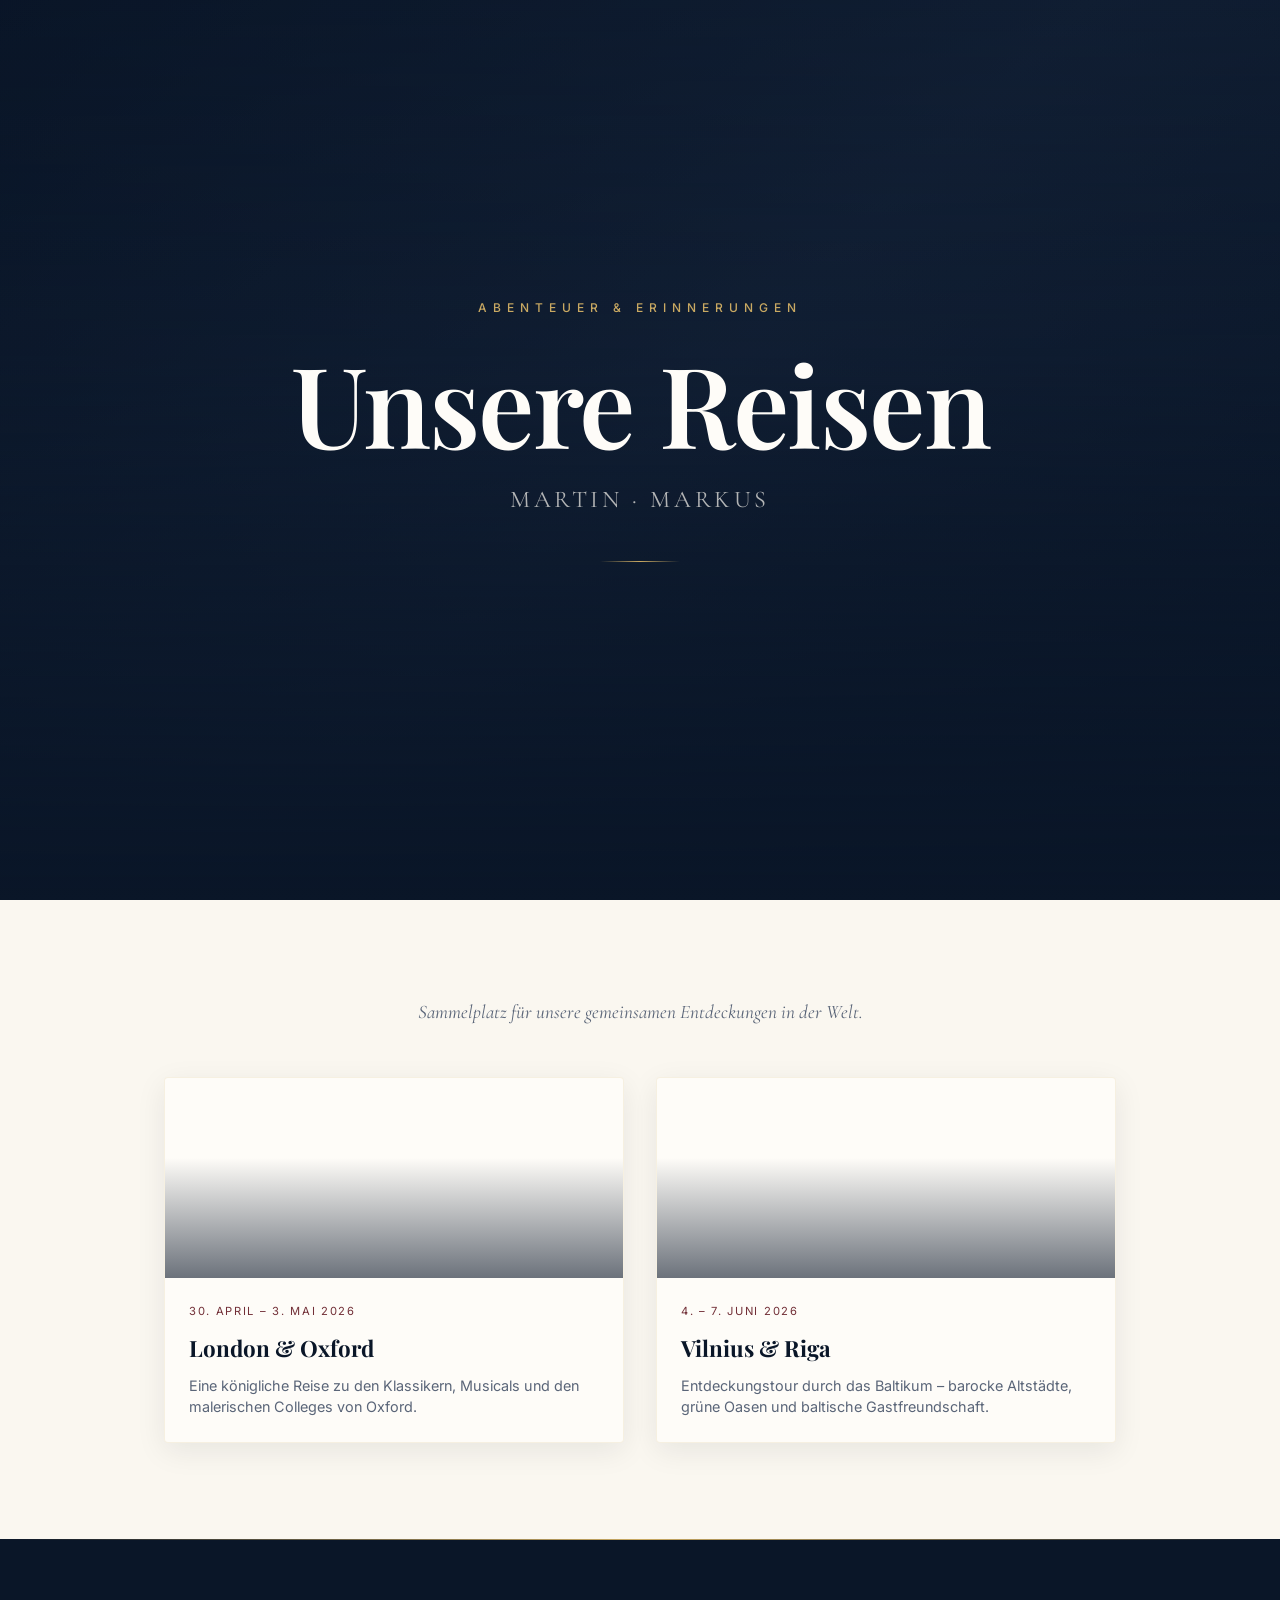
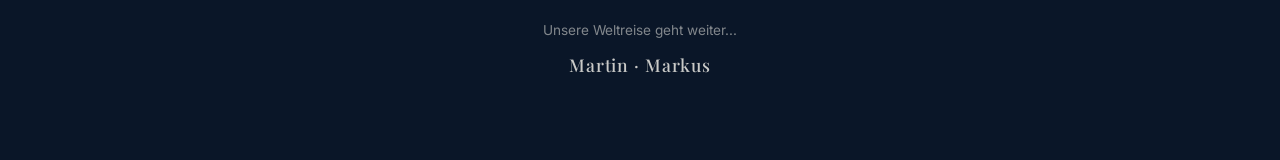
==== commit 1849c4d3: "Startseite: Nur Martin & Markus, echtes Vilnius Hero-Bild - Namen auf 'Martin · Markus' geändert (He" ====
--- a/index.html
+++ b/index.html
@@ -3,10 +3,10 @@
     <head>
         <meta charset="UTF-8" />
         <meta name="viewport" content="width=device-width, initial-scale=1.0" />
-        <title>Unsere Reisen | Marion · Markus · Martin</title>
+        <title>Unsere Reisen | Martin · Markus</title>
         <meta
             name="description"
-            content="Reisepläne und Abenteuer von Marion, Markus & Martin"
+            content="Reisepläne und Abenteuer von Martin & Markus"
         />
         <meta name="theme-color" content="#0A1628" />
         <link rel="manifest" href="manifest.json" />
@@ -113,7 +113,7 @@
             <div class="header-content">
                 <p class="header-eyebrow">Abenteuer & Erinnerungen</p>
                 <h1>Unsere Reisen</h1>
-                <p class="subtitle">Marion · Markus · Martin</p>
+                <p class="subtitle">Martin · Markus</p>
                 <hr class="gold-rule" />
             </div>
         </header>
@@ -151,7 +151,7 @@
                     <div
                         class="trip-card-image"
                         style="
-                            background-image: url(&quot;https://images.unsplash.com/photo-1588145716155-703358055001?w=800&q=80&quot;);
+                            background-image: url(&quot;https://images.unsplash.com/photo-1549891472-991e6bc75d1e?w=800&q=80&quot;);
                         "
                     >
                         <div class="trip-card-overlay"></div>
@@ -171,7 +171,7 @@
 
         <footer>
             <p>Unsere Weltreise geht weiter...</p>
-            <p class="footer-names">Marion · Markus · Martin</p>
+            <p class="footer-names">Martin · Markus</p>
         </footer>
 
         <script src="js/main.js"></script>
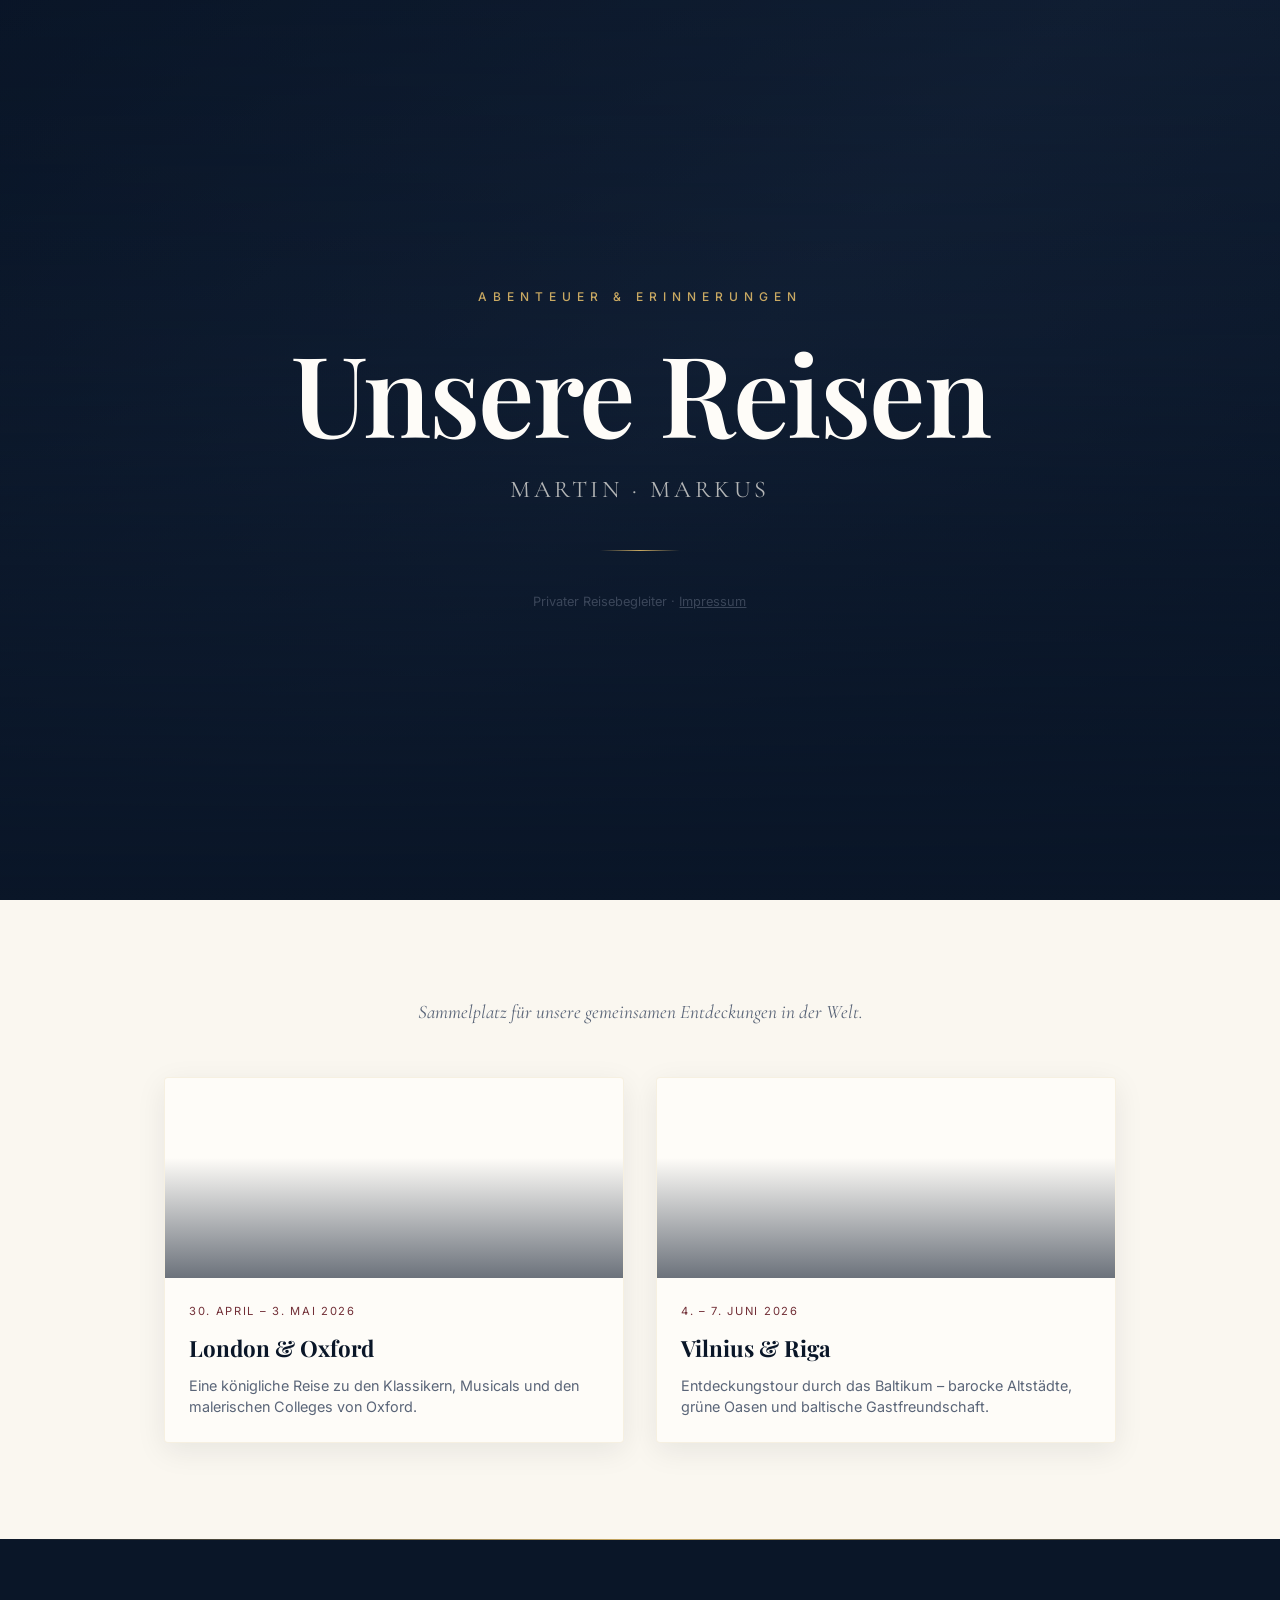
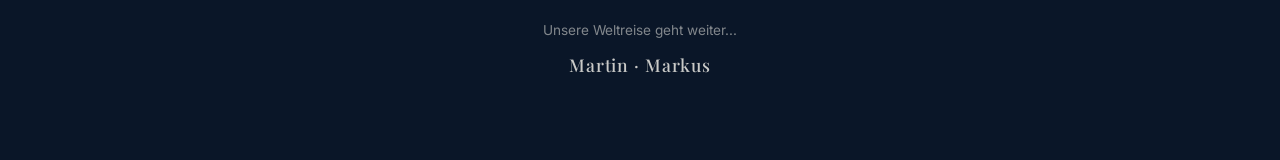
==== commit 8f54b668: "feat: add legal notice (impressum) and update travelers" ====
--- a/index.html
+++ b/index.html
@@ -115,6 +115,11 @@
                 <h1>Unsere Reisen</h1>
                 <p class="subtitle">Martin · Markus</p>
                 <hr class="gold-rule" />
+            <div style="text-align: center; margin-top: 1rem;"> 
+                <p style="font-size: 0.8rem; opacity: 0.6; color: var(--text-secondary);"> 
+                    Privater Reisebegleiter · <a href="#impressum" style="color: inherit; text-decoration: underline;">Impressum</a> 
+                </p> 
+            </div>
             </div>
         </header>
 
@@ -166,6 +171,18 @@
                         </p>
                     </div>
                 </a>
+        <!-- ==================== IMPRESSUM ==================== --> 
+        <section id="impressum" class="section" style="padding: 2rem 1.5rem; max-width: 800px; margin: 0 auto; display: none;"> 
+            <div class="day-card" style="background: var(--card-bg, #0A1628); border-radius: 12px; padding: 2rem; border-left: 4px solid var(--theme-accent, #C9A962); margin-top: 2rem;"> 
+                <h2 style="font-family: 'Playfair Display', serif; color: var(--theme-accent, #C9A962); margin-bottom: 1.5rem;">Impressum</h2> 
+                <div style="color: var(--text-secondary, rgba(250,247,240,0.7)); line-height: 1.6;"> 
+                    <p><strong>Verantwortlich:</strong><br>Martin Danicek · martin@danicek.at</p> 
+                    <p style="margin-top: 1rem;"><strong>Privatnutzung:</strong><br>Diese Seite ist ein privates Projekt zur Reisekoordination.</p> 
+                    <p style="margin-top: 1rem;"><strong>Datenschutz:</strong><br>Keine Datenerfassung. Checklisten verbleiben im lokalen Browser-Speicher.</p> 
+                    <button onclick="document.getElementById('impressum').style.display='none'" style="margin-top: 1.5rem; background: transparent; border: 1px solid var(--theme-accent, #C9A962); color: var(--theme-accent, #C9A962); padding: 0.5rem 1rem; border-radius: 4px; cursor: pointer;">Schließen</button> 
+                </div> 
+            </div> 
+        </section>
             </div>
         </main>
 
@@ -178,6 +195,15 @@
         <script>
             // Override some global logic for portal if needed
             document.addEventListener("DOMContentLoaded", () => {
+                const hash = window.location.hash;
+                if (hash === "#impressum") {
+                    document.getElementById("impressum").style.display = "block";
+                }
+                window.addEventListener("hashchange", () => {
+                    if (window.location.hash === "#impressum") {
+                        document.getElementById("impressum").style.display = "block";
+                    }
+                });
                 // No countdown on portal
             });
         </script>
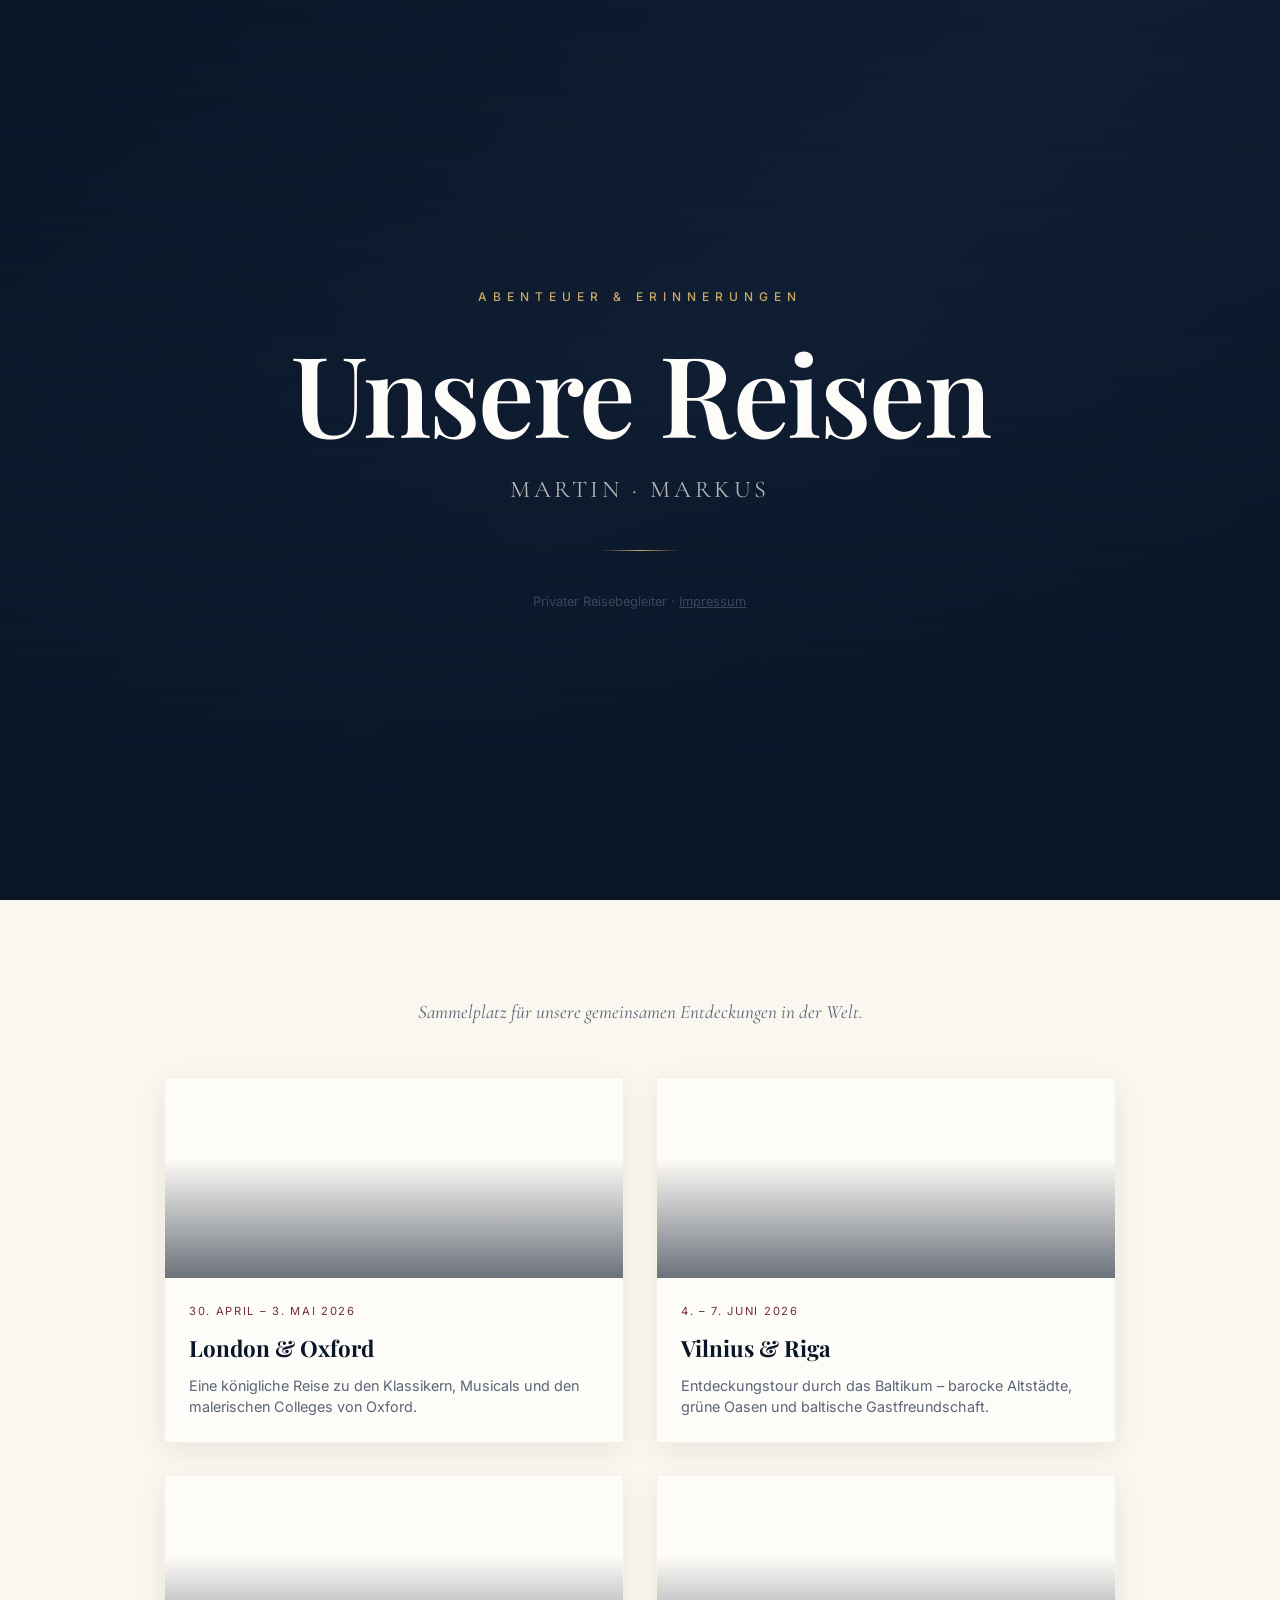
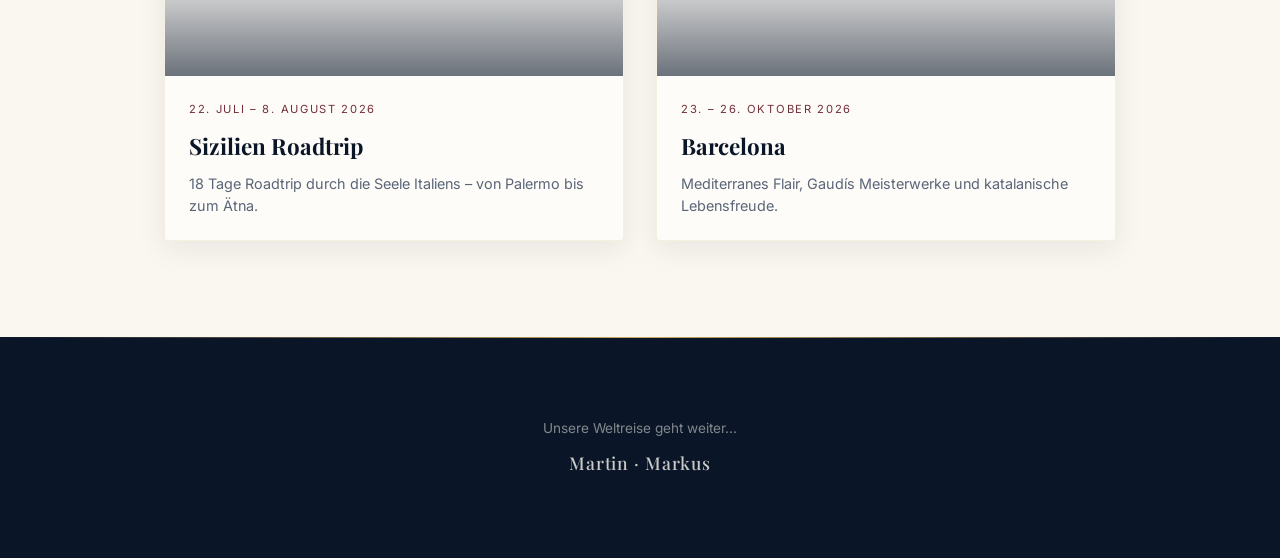
==== commit 57638e54: "feat: add Barcelona and Sicily trip pages, update portal with new trip cards and naming consistency" ====
--- a/index.html
+++ b/index.html
@@ -6,7 +6,7 @@
         <title>Unsere Reisen | Martin · Markus</title>
         <meta
             name="description"
-            content="Reisepläne und Abenteuer von Martin & Markus"
+            content="Reisepläne und Abenteuer von Martin · Markus"
         />
         <meta name="theme-color" content="#0A1628" />
         <link rel="manifest" href="manifest.json" />
@@ -115,11 +115,22 @@
                 <h1>Unsere Reisen</h1>
                 <p class="subtitle">Martin · Markus</p>
                 <hr class="gold-rule" />
-            <div style="text-align: center; margin-top: 1rem;"> 
-                <p style="font-size: 0.8rem; opacity: 0.6; color: var(--text-secondary);"> 
-                    Privater Reisebegleiter · <a href="#impressum" style="color: inherit; text-decoration: underline;">Impressum</a> 
-                </p> 
-            </div>
+                <div style="text-align: center; margin-top: 1rem">
+                    <p
+                        style="
+                            font-size: 0.8rem;
+                            opacity: 0.6;
+                            color: var(--text-secondary);
+                        "
+                    >
+                        Privater Reisebegleiter ·
+                        <a
+                            href="#impressum"
+                            style="color: inherit; text-decoration: underline"
+                            >Impressum</a
+                        >
+                    </p>
+                </div>
             </div>
         </header>
 
@@ -156,7 +167,7 @@
                     <div
                         class="trip-card-image"
                         style="
-                            background-image: url(&quot;https://images.unsplash.com/photo-1549891472-991e6bc75d1e?w=800&q=80&quot;);
+                            background-image: url(&quot;https://images.unsplash.com/photo-1562602833-0f4ab2fc46e3?w=800&q=80&quot;);
                         "
                     >
                         <div class="trip-card-overlay"></div>
@@ -171,18 +182,125 @@
                         </p>
                     </div>
                 </a>
-        <!-- ==================== IMPRESSUM ==================== --> 
-        <section id="impressum" class="section" style="padding: 2rem 1.5rem; max-width: 800px; margin: 0 auto; display: none;"> 
-            <div class="day-card" style="background: var(--card-bg, #0A1628); border-radius: 12px; padding: 2rem; border-left: 4px solid var(--theme-accent, #C9A962); margin-top: 2rem;"> 
-                <h2 style="font-family: 'Playfair Display', serif; color: var(--theme-accent, #C9A962); margin-bottom: 1.5rem;">Impressum</h2> 
-                <div style="color: var(--text-secondary, rgba(250,247,240,0.7)); line-height: 1.6;"> 
-                    <p><strong>Verantwortlich:</strong><br>Martin Danicek · martin@danicek.at</p> 
-                    <p style="margin-top: 1rem;"><strong>Privatnutzung:</strong><br>Diese Seite ist ein privates Projekt zur Reisekoordination.</p> 
-                    <p style="margin-top: 1rem;"><strong>Datenschutz:</strong><br>Keine Datenerfassung. Checklisten verbleiben im lokalen Browser-Speicher.</p> 
-                    <button onclick="document.getElementById('impressum').style.display='none'" style="margin-top: 1.5rem; background: transparent; border: 1px solid var(--theme-accent, #C9A962); color: var(--theme-accent, #C9A962); padding: 0.5rem 1rem; border-radius: 4px; cursor: pointer;">Schließen</button> 
-                </div> 
-            </div> 
-        </section>
+
+                <!-- SICILY -->
+                <a href="sicily/index.html" class="trip-card">
+                    <div
+                        class="trip-card-image"
+                        style="
+                            background-image: url(&quot;https://images.unsplash.com/photo-1523594132173-05996328bc6e?w=800&q=80&quot;);
+                        "
+                    >
+                        <div class="trip-card-overlay"></div>
+                    </div>
+                    <div class="trip-card-content">
+                        <span class="trip-card-date"
+                            >22. Juli – 8. August 2026</span
+                        >
+                        <h2 class="trip-card-title">Sizilien Roadtrip</h2>
+                        <p class="trip-card-description">
+                            18 Tage Roadtrip durch die Seele Italiens – von
+                            Palermo bis zum Ätna.
+                        </p>
+                    </div>
+                </a>
+
+                <!-- BARCELONA -->
+                <a href="barcelona/index.html" class="trip-card">
+                    <div
+                        class="trip-card-image"
+                        style="
+                            background-image: url(&quot;https://images.unsplash.com/photo-1511527661048-7fe73d85e9a4?w=800&q=80&quot;);
+                        "
+                    >
+                        <div class="trip-card-overlay"></div>
+                    </div>
+                    <div class="trip-card-content">
+                        <span class="trip-card-date"
+                            >23. – 26. Oktober 2026</span
+                        >
+                        <h2 class="trip-card-title">Barcelona</h2>
+                        <p class="trip-card-description">
+                            Mediterranes Flair, Gaudís Meisterwerke und
+                            katalanische Lebensfreude.
+                        </p>
+                    </div>
+                </a>
+                <!-- ==================== IMPRESSUM ==================== -->
+                <section
+                    id="impressum"
+                    class="section"
+                    style="
+                        padding: 2rem 1.5rem;
+                        max-width: 800px;
+                        margin: 0 auto;
+                        display: none;
+                    "
+                >
+                    <div
+                        class="day-card"
+                        style="
+                            background: var(--card-bg, #0a1628);
+                            border-radius: 12px;
+                            padding: 2rem;
+                            border-left: 4px solid var(--theme-accent, #c9a962);
+                            margin-top: 2rem;
+                        "
+                    >
+                        <h2
+                            style="
+                                font-family:
+                                    &quot;Playfair Display&quot;, serif;
+                                color: var(--theme-accent, #c9a962);
+                                margin-bottom: 1.5rem;
+                            "
+                        >
+                            Impressum
+                        </h2>
+                        <div
+                            style="
+                                color: var(
+                                    --text-secondary,
+                                    rgba(250, 247, 240, 0.7)
+                                );
+                                line-height: 1.6;
+                            "
+                        >
+                            <p>
+                                <strong>Verantwortlich:</strong><br />Martin
+                                Danicek · martin@danicek.at
+                            </p>
+                            <p style="margin-top: 1rem">
+                                <strong>Privatnutzung:</strong><br />Diese Seite
+                                ist ein privates Projekt zur Reisekoordination.
+                            </p>
+                            <p style="margin-top: 1rem">
+                                <strong>Datenschutz:</strong><br />Keine
+                                Datenerfassung. Checklisten verbleiben im
+                                lokalen Browser-Speicher.
+                            </p>
+                            <button
+                                onclick="
+                                    document.getElementById(
+                                        'impressum',
+                                    ).style.display = 'none'
+                                "
+                                style="
+                                    margin-top: 1.5rem;
+                                    background: transparent;
+                                    border: 1px solid
+                                        var(--theme-accent, #c9a962);
+                                    color: var(--theme-accent, #c9a962);
+                                    padding: 0.5rem 1rem;
+                                    border-radius: 4px;
+                                    cursor: pointer;
+                                "
+                            >
+                                Schließen
+                            </button>
+                        </div>
+                    </div>
+                </section>
             </div>
         </main>
 
@@ -197,11 +315,13 @@
             document.addEventListener("DOMContentLoaded", () => {
                 const hash = window.location.hash;
                 if (hash === "#impressum") {
-                    document.getElementById("impressum").style.display = "block";
+                    document.getElementById("impressum").style.display =
+                        "block";
                 }
                 window.addEventListener("hashchange", () => {
                     if (window.location.hash === "#impressum") {
-                        document.getElementById("impressum").style.display = "block";
+                        document.getElementById("impressum").style.display =
+                            "block";
                     }
                 });
                 // No countdown on portal
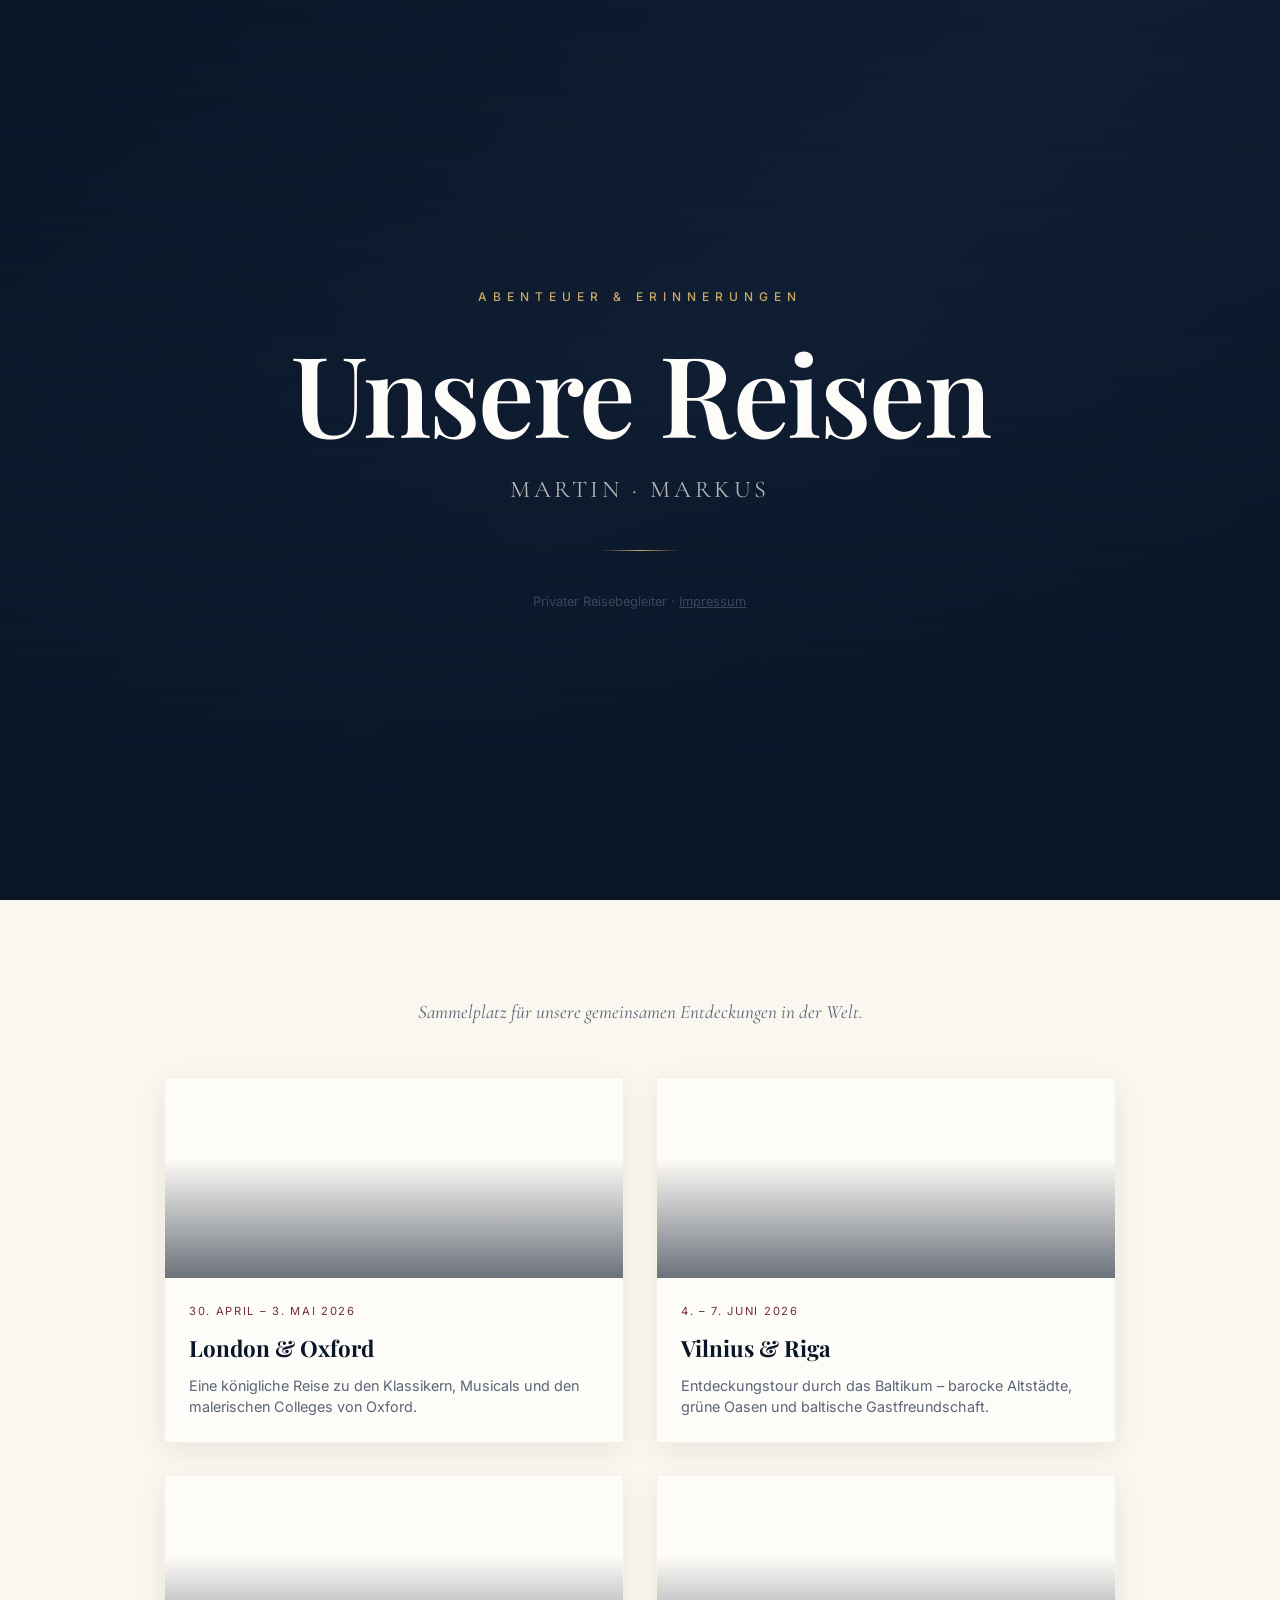
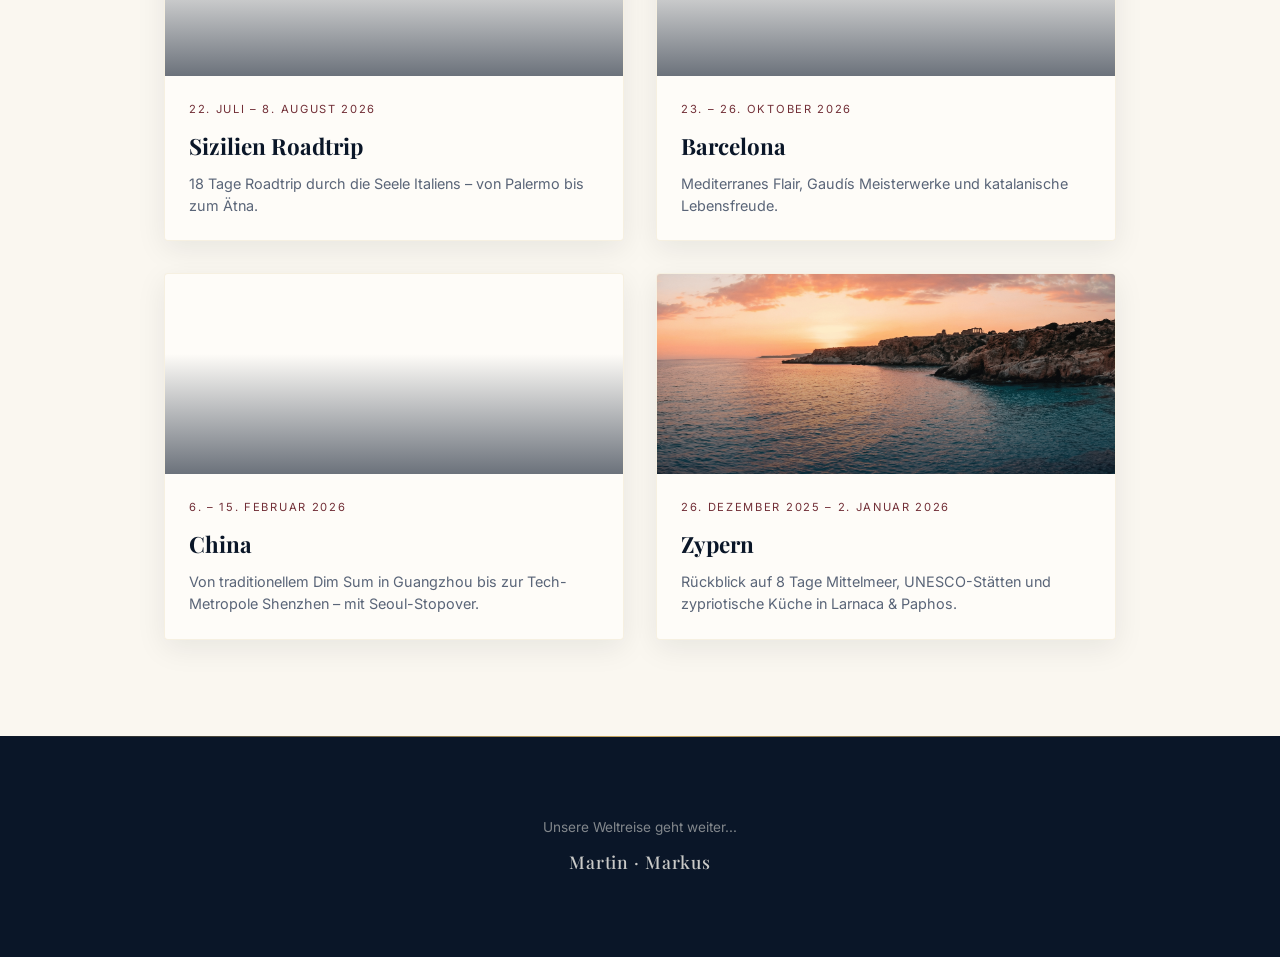
==== commit 1ad074b3: "Merge travel sites into reisen.danicek.at portal - Rename project metadata from london.danicek.at to" ====
--- a/index.html
+++ b/index.html
@@ -167,7 +167,7 @@
                     <div
                         class="trip-card-image"
                         style="
-                            background-image: url(&quot;https://images.unsplash.com/photo-1562602833-0f4ab2fc46e3?w=800&q=80&quot;);
+                            background-image: url(&quot;https://images.unsplash.com/photo-1549891472-991e6bc75d1e?w=800&q=80&quot;);
                         "
                     >
                         <div class="trip-card-overlay"></div>
@@ -188,7 +188,7 @@
                     <div
                         class="trip-card-image"
                         style="
-                            background-image: url(&quot;https://images.unsplash.com/photo-1523594132173-05996328bc6e?w=800&q=80&quot;);
+                            background-image: url(&quot;https://images.unsplash.com/photo-1523365154888-8a758819b722?w=800&q=80&quot;);
                         "
                     >
                         <div class="trip-card-overlay"></div>
@@ -210,7 +210,7 @@
                     <div
                         class="trip-card-image"
                         style="
-                            background-image: url(&quot;https://images.unsplash.com/photo-1511527661048-7fe73d85e9a4?w=800&q=80&quot;);
+                            background-image: url(&quot;https://images.unsplash.com/photo-1583422409516-2895a77efded?w=800&q=80&quot;);
                         "
                     >
                         <div class="trip-card-overlay"></div>
@@ -226,6 +226,45 @@
                         </p>
                     </div>
                 </a>
+
+                <!-- CHINA -->
+                <a href="china/index.html" class="trip-card">
+                    <div
+                        class="trip-card-image"
+                        style="
+                            background-image: url(&quot;https://images.unsplash.com/photo-1548919973-5cef591cdbc9?w=800&q=80&quot;);
+                        "
+                    >
+                        <div class="trip-card-overlay"></div>
+                    </div>
+                    <div class="trip-card-content">
+                        <span class="trip-card-date">6. – 15. Februar 2026</span>
+                        <h2 class="trip-card-title">China</h2>
+                        <p class="trip-card-description">
+                            Von traditionellem Dim Sum in Guangzhou bis zur Tech-Metropole Shenzhen – mit Seoul-Stopover.
+                        </p>
+                    </div>
+                </a>
+
+                <!-- ZYPERN -->
+                <a href="zypern/index.html" class="trip-card">
+                    <div
+                        class="trip-card-image"
+                        style="
+                            background-image: url(&quot;zypern/images/hero-cyprus-sunset.jpg&quot;);
+                        "
+                    >
+                        <div class="trip-card-overlay"></div>
+                    </div>
+                    <div class="trip-card-content">
+                        <span class="trip-card-date">26. Dezember 2025 – 2. Januar 2026</span>
+                        <h2 class="trip-card-title">Zypern</h2>
+                        <p class="trip-card-description">
+                            Rückblick auf 8 Tage Mittelmeer, UNESCO-Stätten und zypriotische Küche in Larnaca &amp; Paphos.
+                        </p>
+                    </div>
+                </a>
+
                 <!-- ==================== IMPRESSUM ==================== -->
                 <section
                     id="impressum"
